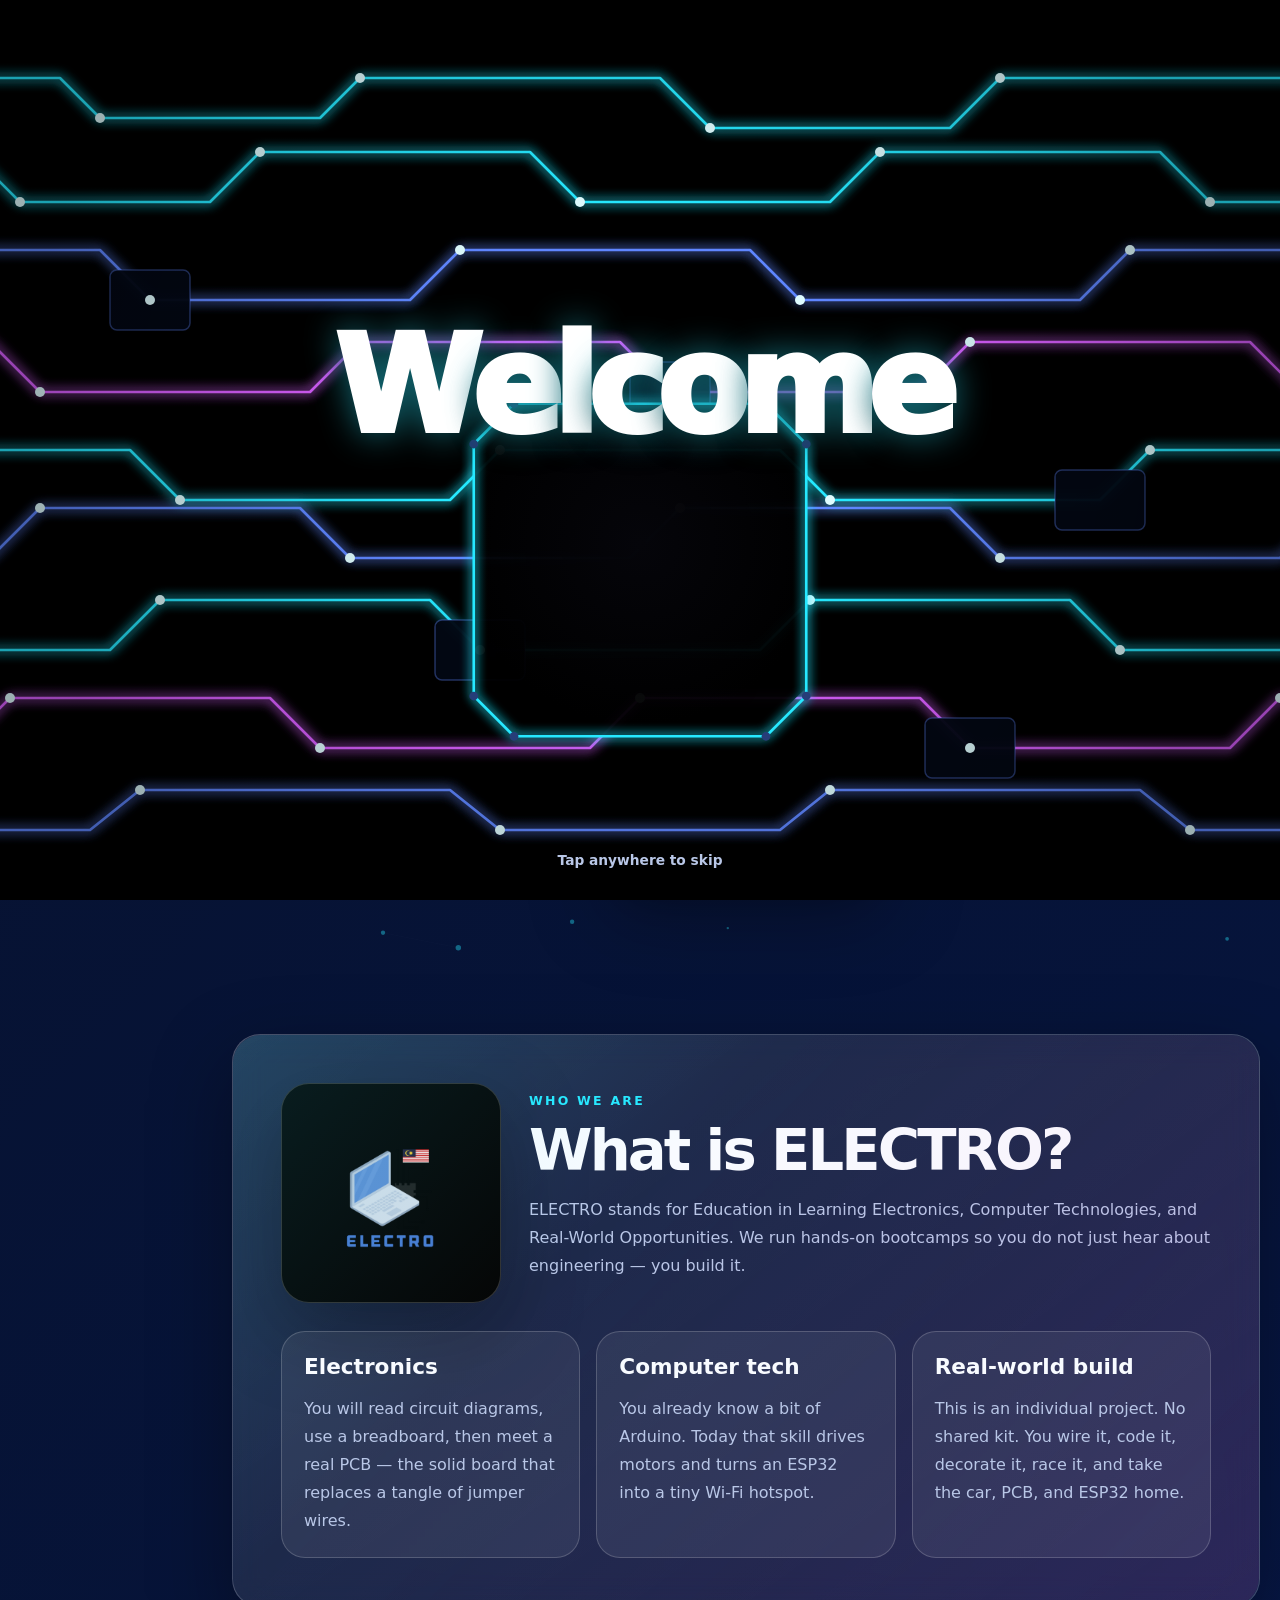
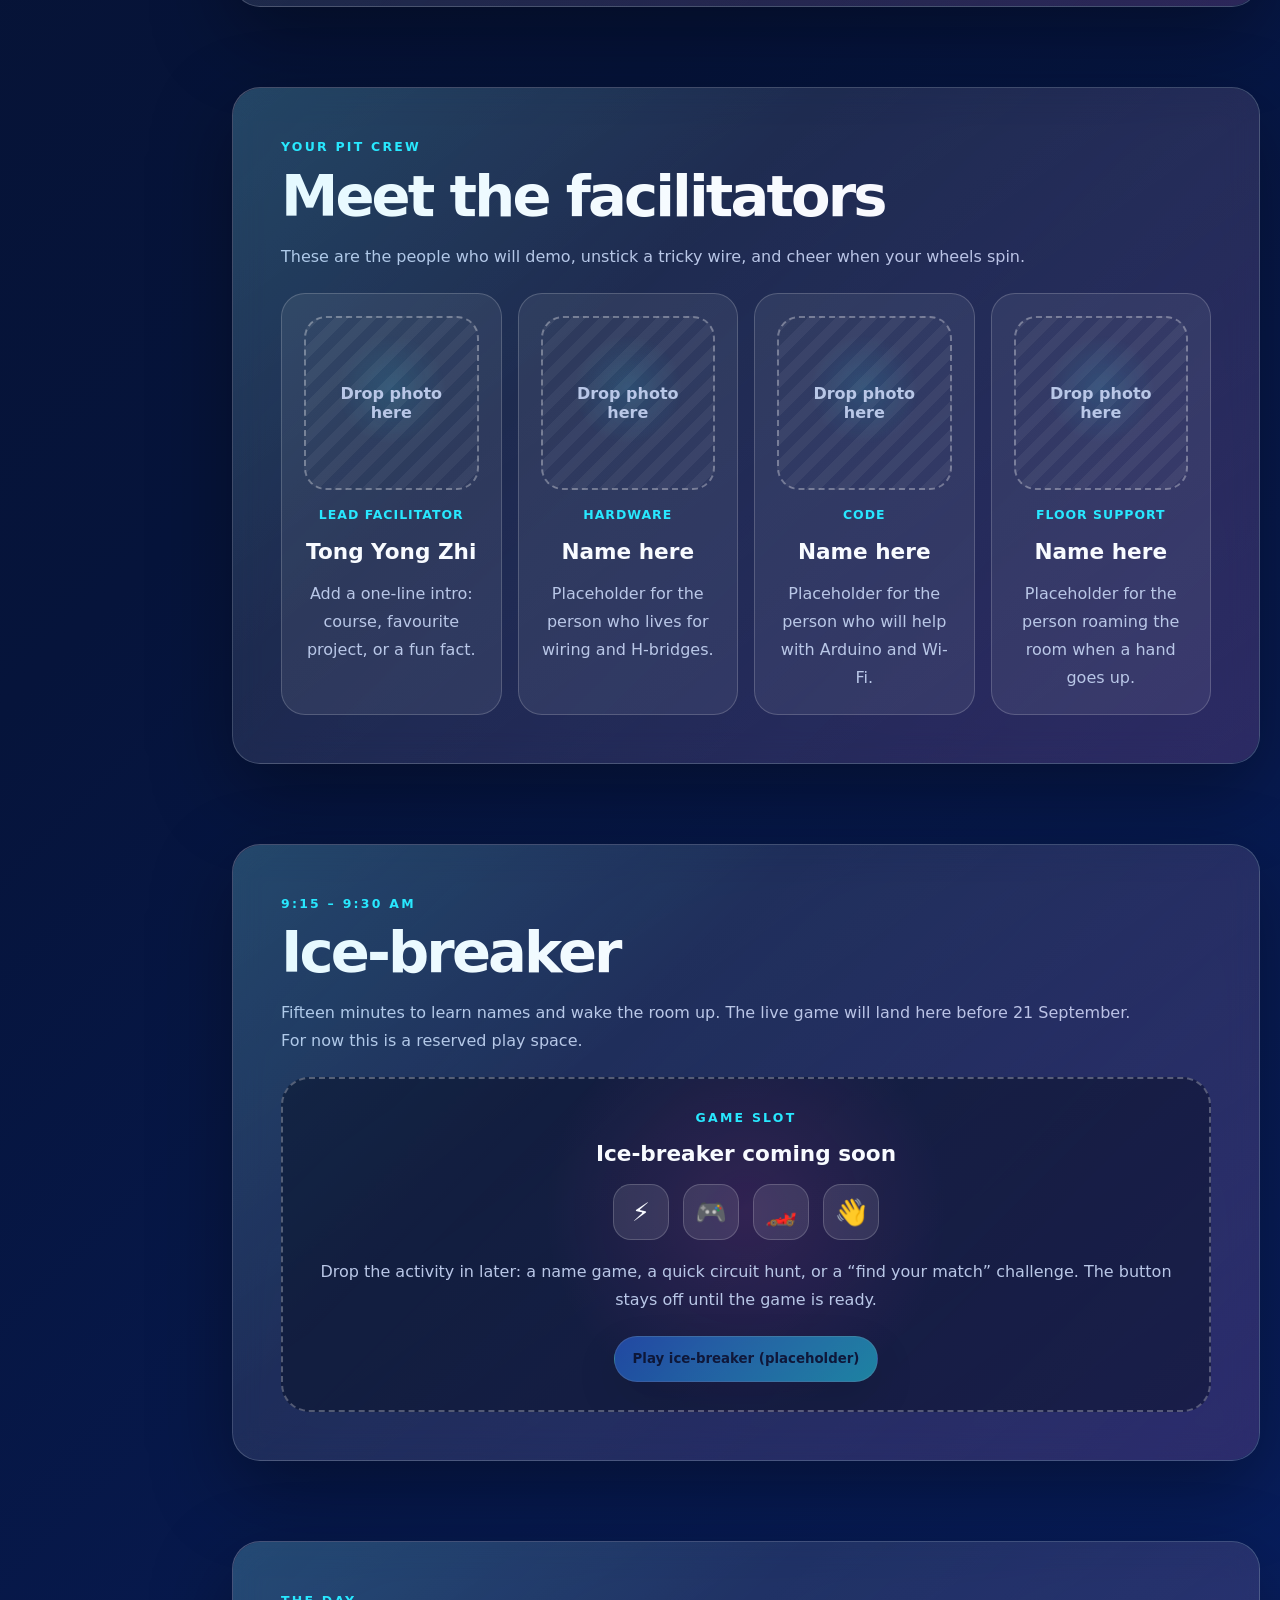
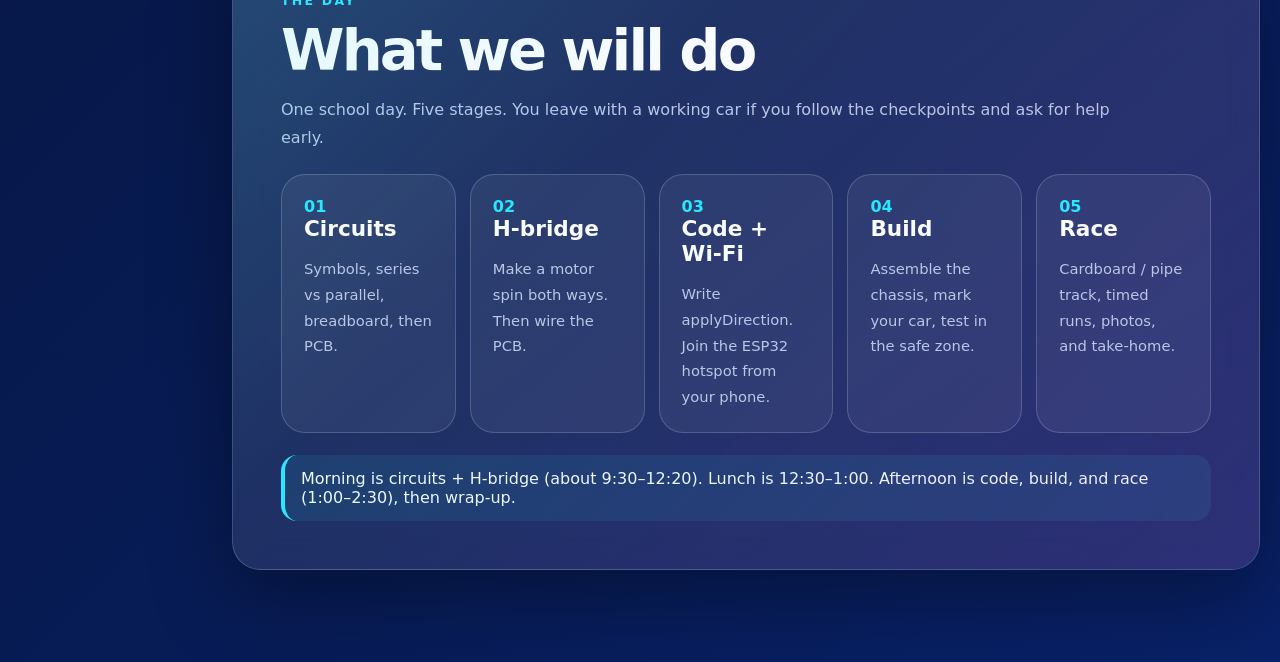
==== electro_bootcamp_website/index.html @ ca760b46 "Add ELECTRO x Sri KDU bootcamp website. Co-authored-by: Cursor <cursoragent@cursor.com>" ====
<!doctype html>
<html lang="en">
<head>
  <meta charset="utf-8" />
  <meta name="viewport" content="width=device-width, initial-scale=1" />
  <title>ELECTRO x Sri KDU | Bootcamp 2026</title>
  <meta name="description" content="Welcome to the ELECTRO x Sri KDU bootcamp. Meet the team, break the ice, then build your own Wi-Fi race car." />
  <link rel="stylesheet" href="styles.css" />
</head>
<body class="intro-lock">
  <div id="introSplash" class="intro-splash" role="dialog" aria-label="Welcome to ELECTRO">
    <svg class="intro-board" viewBox="0 0 1600 900" preserveAspectRatio="xMidYMid slice" aria-hidden="true">
      <defs>
        <filter id="traceGlow" x="-20%" y="-20%" width="140%" height="140%">
          <feGaussianBlur stdDeviation="3" result="blur"/>
          <feMerge><feMergeNode in="blur"/><feMergeNode in="SourceGraphic"/></feMerge>
        </filter>
        <filter id="traceGlowStrong" x="-40%" y="-40%" width="180%" height="180%">
          <feGaussianBlur stdDeviation="6" result="blur"/>
          <feMerge><feMergeNode in="blur"/><feMergeNode in="blur"/><feMergeNode in="SourceGraphic"/></feMerge>
        </filter>
        <filter id="padGlow" x="-80%" y="-80%" width="260%" height="260%">
          <feGaussianBlur stdDeviation="4" result="blur"/>
          <feMerge><feMergeNode in="blur"/><feMergeNode in="SourceGraphic"/></feMerge>
        </filter>
      </defs>
      <g class="traces-dim" fill="none" stroke-width="2.2" stroke-linecap="round" stroke-linejoin="round">
        <path d="M0 78 H220 L260 118 H480 L520 78 H820 L870 128 H1110 L1160 78 H1600"/>
        <path d="M0 152 H130 L180 202 H370 L420 152 H690 L740 202 H990 L1040 152 H1320 L1370 202 H1600"/>
        <path d="M0 250 H260 L310 300 H570 L620 250 H910 L960 300 H1240 L1290 250 H1600"/>
        <path d="M0 342 H150 L200 392 H470 L520 342 H780 L830 392 H1080 L1130 342 H1410 L1460 392 H1600"/>
        <path d="M0 450 H290 L340 500 H610 L660 450 H940 L990 500 H1260 L1310 450 H1600"/>
        <path d="M0 558 H150 L200 508 H460 L510 558 H790 L840 508 H1110 L1160 558 H1440 L1490 508 H1600"/>
        <path d="M0 650 H270 L320 600 H590 L640 650 H920 L970 600 H1230 L1280 650 H1600"/>
        <path d="M0 748 H120 L170 698 H430 L480 748 H750 L800 698 H1080 L1130 748 H1390 L1440 698 H1600"/>
        <path d="M0 830 H250 L300 790 H610 L660 830 H940 L990 790 H1300 L1350 830 H1600"/>
      </g>
      <g class="traces-glow" fill="none" stroke-width="2.6" stroke-linecap="round" stroke-linejoin="round" filter="url(#traceGlow)">
        <path class="trace" pathLength="1" d="M0 78 H220 L260 118 H480 L520 78 H820 L870 128 H1110 L1160 78 H1600"/>
        <path class="trace" pathLength="1" d="M0 152 H130 L180 202 H370 L420 152 H690 L740 202 H990 L1040 152 H1320 L1370 202 H1600"/>
        <path class="trace" pathLength="1" d="M0 250 H260 L310 300 H570 L620 250 H910 L960 300 H1240 L1290 250 H1600"/>
        <path class="trace" pathLength="1" d="M0 342 H150 L200 392 H470 L520 342 H780 L830 392 H1080 L1130 342 H1410 L1460 392 H1600"/>
        <path class="trace" pathLength="1" d="M0 450 H290 L340 500 H610 L660 450 H940 L990 500 H1260 L1310 450 H1600"/>
        <path class="trace" pathLength="1" d="M0 558 H150 L200 508 H460 L510 558 H790 L840 508 H1110 L1160 558 H1440 L1490 508 H1600"/>
        <path class="trace" pathLength="1" d="M0 650 H270 L320 600 H590 L640 650 H920 L970 600 H1230 L1280 650 H1600"/>
        <path class="trace" pathLength="1" d="M0 748 H120 L170 698 H430 L480 748 H750 L800 698 H1080 L1130 748 H1390 L1440 698 H1600"/>
        <path class="trace" pathLength="1" d="M0 830 H250 L300 790 H610 L660 830 H940 L990 790 H1300 L1350 830 H1600"/>
      </g>
      <g class="chips" stroke-width="1.5">
        <rect x="270" y="270" width="80" height="60" rx="7"/>
        <rect x="790" y="362" width="80" height="60" rx="7"/>
        <rect x="1215" y="470" width="90" height="60" rx="7"/>
        <rect x="595" y="620" width="90" height="60" rx="7"/>
        <rect x="1085" y="718" width="90" height="60" rx="7"/>
      </g>
      <g class="pads">
        <circle class="pad" cx="260" cy="118" r="5"/>
        <circle class="pad" cx="520" cy="78" r="5"/>
        <circle class="pad" cx="870" cy="128" r="5"/>
        <circle class="pad" cx="1160" cy="78" r="5"/>
        <circle class="pad" cx="180" cy="202" r="5"/>
        <circle class="pad" cx="420" cy="152" r="5"/>
        <circle class="pad" cx="740" cy="202" r="5"/>
        <circle class="pad" cx="1040" cy="152" r="5"/>
        <circle class="pad" cx="1370" cy="202" r="5"/>
        <circle class="pad" cx="310" cy="300" r="5"/>
        <circle class="pad" cx="620" cy="250" r="5"/>
        <circle class="pad" cx="960" cy="300" r="5"/>
        <circle class="pad" cx="1290" cy="250" r="5"/>
        <circle class="pad" cx="200" cy="392" r="5"/>
        <circle class="pad" cx="520" cy="342" r="5"/>
        <circle class="pad" cx="830" cy="392" r="5"/>
        <circle class="pad" cx="1130" cy="342" r="5"/>
        <circle class="pad" cx="1460" cy="392" r="5"/>
        <circle class="pad" cx="340" cy="500" r="5"/>
        <circle class="pad" cx="660" cy="450" r="5"/>
        <circle class="pad" cx="990" cy="500" r="5"/>
        <circle class="pad" cx="1310" cy="450" r="5"/>
        <circle class="pad" cx="200" cy="508" r="5"/>
        <circle class="pad" cx="510" cy="558" r="5"/>
        <circle class="pad" cx="840" cy="508" r="5"/>
        <circle class="pad" cx="1160" cy="558" r="5"/>
        <circle class="pad" cx="1490" cy="508" r="5"/>
        <circle class="pad" cx="320" cy="600" r="5"/>
        <circle class="pad" cx="640" cy="650" r="5"/>
        <circle class="pad" cx="970" cy="600" r="5"/>
        <circle class="pad" cx="1280" cy="650" r="5"/>
        <circle class="pad" cx="170" cy="698" r="5"/>
        <circle class="pad" cx="480" cy="748" r="5"/>
        <circle class="pad" cx="800" cy="698" r="5"/>
        <circle class="pad" cx="1130" cy="748" r="5"/>
        <circle class="pad" cx="1440" cy="698" r="5"/>
        <circle class="pad" cx="300" cy="790" r="5"/>
        <circle class="pad" cx="660" cy="830" r="5"/>
        <circle class="pad" cx="990" cy="790" r="5"/>
        <circle class="pad" cx="1350" cy="830" r="5"/>
      </g>
    </svg>
    <div class="intro-vignette" aria-hidden="true"></div>
    <p class="intro-welcome" data-intro="welcome" aria-label="Welcome"><span>W</span><span>e</span><span>l</span><span>c</span><span>o</span><span>m</span><span>e</span></p>
    <p class="intro-by">Brought to you by</p>
    <div class="intro-screen" aria-label="ELECTRO logo screen">
      <svg class="intro-screen-frame" viewBox="0 0 400 400" aria-hidden="true">
        <path pathLength="1" d="M56 10 H344 L390 56 V344 L344 390 H56 L10 344 V56 Z"/>
        <g>
          <circle cx="56" cy="10" r="5"/><circle cx="344" cy="10" r="5"/>
          <circle cx="390" cy="56" r="5"/><circle cx="390" cy="344" r="5"/>
          <circle cx="344" cy="390" r="5"/><circle cx="56" cy="390" r="5"/>
          <circle cx="10" cy="344" r="5"/><circle cx="10" cy="56" r="5"/>
        </g>
      </svg>
      <div class="intro-screen-viewport">
        <img class="intro-logo" src="assets/electro-logo-white.png" alt="ELECTRO logo" />
      </div>
    </div>
    <p class="intro-skip">Tap anywhere to skip</p>
  </div>
  <div class="cursor-glow" aria-hidden="true"></div>
  <div class="noise" aria-hidden="true"></div>
  <div class="progress-shell" aria-hidden="true"><div id="readingProgress" class="reading-progress"></div></div>

  <aside class="side-nav" aria-label="Bootcamp navigation">
    <a class="brand-pill" href="index.html" aria-label="Home"><img class="brand-logo" src="assets/electro-logo.png" alt="ELECTRO" /></a>
    <a href="index.html">Home</a>
    <a href="circuits.html">Circuits</a>
    <a href="h-bridge.html">H-Bridge</a>
    <a href="programming.html">Code</a>
    <a href="assembly.html">Build</a>
    <a href="race.html">Race</a>
    <button id="presentMode" class="nav-button" type="button">Presentation mode</button>
  </aside>

  <header id="top" class="hero section-full">
    <canvas id="particleCanvas" class="particle-canvas" aria-hidden="true"></canvas>
    <div class="hero-grid">
      <div class="hero-copy reveal">
        <p class="eyebrow">ELECTRO x Sri KDU · 21 / 22 September 2026</p>
        <h1>Today you build a <span>Wi-Fi race car</span></h1>
        <p class="hero-lead">Welcome Form 1–3 engineers. This is your one-day mission: learn circuits, drive a motor both ways, program an ESP32, then race the car you get to take home.</p>
        <div class="hero-actions">
          <a class="button primary" href="#electro">Meet ELECTRO</a>
          <a class="button ghost" href="circuits.html">Skip to lesson 1 →</a>
          <button id="replayIntro" class="button ghost" type="button">Replay welcome</button>
        </div>
        <div class="day-chip-row" aria-label="Day facts">
          <span class="day-chip">Sri KDU</span>
          <span class="day-chip">9:00 am – 3:00 pm</span>
          <span class="day-chip">Your own car</span>
          <span class="day-chip">Bring a phone</span>
        </div>
        <div class="stat-row" aria-label="Bootcamp overview">
          <div><strong>28</strong><span>students, one car each</span></div>
          <div><strong>5</strong><span>lesson stages</span></div>
          <div><strong>1</strong><span>car to take home</span></div>
        </div>
      </div>
      <div class="hero-card reveal delay-1" aria-label="Wi-Fi race car illustration">
        <span class="wifi-badge">ESP32 · local Wi-Fi</span>
        <div class="hero-car" role="img" aria-label="Stylised race car with antenna">
          <div class="chassis">
            <div class="car-antenna" aria-hidden="true">
              <span></span><span></span><span></span>
            </div>
            <div class="cockpit"></div>
            <div class="wheel left"></div>
            <div class="wheel right"></div>
          </div>
        </div>
        <p class="caption">Your phone becomes the remote. Your car becomes the track star. 🏁</p>
      </div>
    </div>
  </header>

  <main>
    <section id="electro" class="panel reveal">
      <div class="electro-intro">
        <figure class="electro-logo-card">
          <img src="assets/electro-logo.png" alt="ELECTRO logo: laptop, circuit, and Malaysian flag" />
        </figure>
        <div class="section-heading" style="margin-bottom:0">
          <p class="eyebrow">Who we are</p>
          <h2>What is ELECTRO?</h2>
          <p>ELECTRO stands for Education in Learning Electronics, Computer Technologies, and Real-World Opportunities. We run hands-on bootcamps so you do not just hear about engineering — you build it.</p>
        </div>
      </div>
      <div class="card-grid cols-3">
        <article class="info-card">
          <h3>Electronics</h3>
          <p>You will read circuit diagrams, use a breadboard, then meet a real PCB — the solid board that replaces a tangle of jumper wires.</p>
        </article>
        <article class="info-card">
          <h3>Computer tech</h3>
          <p>You already know a bit of Arduino. Today that skill drives motors and turns an ESP32 into a tiny Wi-Fi hotspot.</p>
        </article>
        <article class="info-card">
          <h3>Real-world build</h3>
          <p>This is an individual project. No shared kit. You wire it, code it, decorate it, race it, and take the car, PCB, and ESP32 home.</p>
        </article>
      </div>
    </section>

    <section id="facilitators" class="panel reveal">
      <div class="section-heading compact">
        <p class="eyebrow">Your pit crew</p>
        <h2>Meet the facilitators</h2>
        <p>These are the people who will demo, unstick a tricky wire, and cheer when your wheels spin.</p>
      </div>
      <div class="card-grid cols-4">
        <article class="facilitator-card">
          <div class="photo-slot" aria-label="Facilitator photo placeholder"><span>Drop photo here</span></div>
          <p class="role">Lead facilitator</p>
          <h3>Tong Yong Zhi</h3>
          <p>Add a one-line intro: course, favourite project, or a fun fact.</p>
        </article>
        <article class="facilitator-card">
          <div class="photo-slot" aria-label="Facilitator photo placeholder"><span>Drop photo here</span></div>
          <p class="role">Hardware</p>
          <h3>Name here</h3>
          <p>Placeholder for the person who lives for wiring and H-bridges.</p>
        </article>
        <article class="facilitator-card">
          <div class="photo-slot" aria-label="Facilitator photo placeholder"><span>Drop photo here</span></div>
          <p class="role">Code</p>
          <h3>Name here</h3>
          <p>Placeholder for the person who will help with Arduino and Wi-Fi.</p>
        </article>
        <article class="facilitator-card">
          <div class="photo-slot" aria-label="Facilitator photo placeholder"><span>Drop photo here</span></div>
          <p class="role">Floor support</p>
          <h3>Name here</h3>
          <p>Placeholder for the person roaming the room when a hand goes up.</p>
        </article>
      </div>
    </section>

    <section id="icebreaker" class="panel reveal">
      <div class="section-heading compact">
        <p class="eyebrow">9:15 – 9:30 am</p>
        <h2>Ice-breaker</h2>
        <p>Fifteen minutes to learn names and wake the room up. The live game will land here before 21 September. For now this is a reserved play space.</p>
      </div>
      <div class="ice-arena" aria-label="Ice-breaker game placeholder">
        <div>
          <p class="eyebrow">Game slot</p>
          <h3>Ice-breaker coming soon</h3>
          <div class="ice-tokens" aria-hidden="true"><span>⚡</span><span>🎮</span><span>🏎️</span><span>👋</span></div>
          <p>Drop the activity in later: a name game, a quick circuit hunt, or a “find your match” challenge. The button stays off until the game is ready.</p>
          <div class="control-row center">
            <button class="button primary disabled" type="button" disabled>Play ice-breaker (placeholder)</button>
          </div>
        </div>
      </div>
    </section>

    <section id="plan" class="panel reveal">
      <div class="section-heading compact">
        <p class="eyebrow">The day</p>
        <h2>What we will do</h2>
        <p>One school day. Five stages. You leave with a working car if you follow the checkpoints and ask for help early.</p>
      </div>
      <div class="timeline">
        <article class="timeline-card"><span>01</span><h3>Circuits</h3><p>Symbols, series vs parallel, breadboard, then PCB.</p></article>
        <article class="timeline-card"><span>02</span><h3>H-bridge</h3><p>Make a motor spin both ways. Then wire the PCB.</p></article>
        <article class="timeline-card"><span>03</span><h3>Code + Wi-Fi</h3><p>Write applyDirection. Join the ESP32 hotspot from your phone.</p></article>
        <article class="timeline-card"><span>04</span><h3>Build</h3><p>Assemble the chassis, mark your car, test in the safe zone.</p></article>
        <article class="timeline-card"><span>05</span><h3>Race</h3><p>Cardboard / pipe track, timed runs, photos, and take-home.</p></article>
      </div>
      <div class="callout" style="margin-top:22px">Morning is circuits + H-bridge (about 9:30–12:20). Lunch is 12:30–1:00. Afternoon is code, build, and race (1:00–2:30), then wrap-up.</div>
    </section>
  </main>

  <div class="page-end" aria-hidden="true"></div>
  <nav class="next-bar" aria-label="Go to next lesson">
    <a class="button primary" href="circuits.html">Next: Circuit basics →</a>
  </nav>
  <button id="backToTop" class="back-to-top" type="button" aria-label="Back to top">↑</button>
  <script src="app.js"></script>
</body>
</html>
---- electro_bootcamp_website/styles.css ----
:root {
  --bg: #07122f;
  --bg2: #0a1b4d;
  --card: rgba(255,255,255,.09);
  --card-strong: rgba(255,255,255,.14);
  --line: rgba(255,255,255,.18);
  --text: #f8fbff;
  --muted: #b9c7e7;
  --blue: #2e72ff;
  --cyan: #28e8ff;
  --pink: #ff4ac4;
  --yellow: #ffd166;
  --green: #39e58c;
  --red: #ff5c7a;
  --shadow: 0 28px 80px rgba(0,0,0,.35);
  --radius: 28px;
  --nav-width: 212px;
  --font: Inter, ui-sans-serif, system-ui, -apple-system, BlinkMacSystemFont, "Segoe UI", sans-serif;
}

* { box-sizing: border-box; }
html { scroll-behavior: smooth; }
body {
  margin: 0;
  font-family: var(--font);
  background:
    radial-gradient(circle at 20% 0%, rgba(40,232,255,.18), transparent 26rem),
    radial-gradient(circle at 90% 8%, rgba(255,74,196,.14), transparent 30rem),
    linear-gradient(135deg, var(--bg), #06143b 45%, #0a2a88 140%);
  color: var(--text);
  overflow-x: hidden;
  padding-left: var(--nav-width);
}
body.intro-lock { overflow: hidden; }
body.presentation main > section,
body.presentation header { min-height: 100vh; display: grid; align-items: center; }
body.presentation { padding-left: 0; --nav-width: 0px; }
body.presentation .side-nav { transform: translateX(calc(-100% + 18px)); opacity: .55; }
body.presentation .side-nav:hover { transform: none; opacity: 1; }

.noise {
  position: fixed; inset: 0; pointer-events: none; opacity: .08; z-index: 0;
  background-image: linear-gradient(transparent 95%, rgba(255,255,255,.3) 96%), linear-gradient(90deg, transparent 95%, rgba(255,255,255,.25) 96%);
  background-size: 42px 42px;
  mask-image: linear-gradient(to bottom, transparent, #000 10%, #000 90%, transparent);
}
.cursor-glow {
  position: fixed; width: 26rem; height: 26rem; border-radius: 999px;
  background: radial-gradient(circle, rgba(40,232,255,.16), transparent 70%);
  pointer-events: none; z-index: 1; transform: translate(-50%, -50%);
  transition: opacity .25s ease; mix-blend-mode: screen;
}
.progress-shell { position: fixed; left: var(--nav-width); top: 0; height: 5px; width: calc(100% - var(--nav-width)); z-index: 50; background: rgba(255,255,255,.06); }
.reading-progress { width: 0; height: 100%; background: linear-gradient(90deg, var(--cyan), var(--pink), var(--yellow)); box-shadow: 0 0 18px rgba(40,232,255,.75); }

.side-nav {
  position: fixed; left: 0; top: 0; bottom: 0; width: var(--nav-width); z-index: 40;
  display: flex; flex-direction: column; gap: 8px; padding: 22px 14px 18px;
  border-right: 1px solid var(--line); background: rgba(5,12,34,.88);
  backdrop-filter: blur(18px); box-shadow: none; transition: transform .35s ease, opacity .35s ease;
}
.side-nav a, .nav-button {
  color: var(--muted); text-decoration: none; border: 0; font: inherit; cursor: pointer;
  padding: 10px 12px; border-radius: 16px; background: transparent; text-align: left; transition: .2s ease;
}
.side-nav a:hover, .side-nav a.active, .nav-button:hover { color: #fff; background: rgba(255,255,255,.12); transform: translateX(3px); }
.brand-pill { font-weight: 900; color: white !important; background: transparent !important; padding: 0 0 10px !important; }
.brand-logo { width: 100%; border-radius: 18px; display: block; background: #000; border: 1px solid var(--line); }
.brand-icon { margin-right: 6px; color: var(--cyan); }

main, header { position: relative; z-index: 2; }
.hero, .panel, .lesson-section { width: min(1180px, calc(100% - 40px)); margin: 0 auto; }
.section-full { min-height: 100vh; display: grid; align-items: center; padding: 72px 0; }
.hero-grid { display: grid; grid-template-columns: 1.1fr .9fr; gap: 54px; align-items: center; }
.particle-canvas { position: absolute; inset: 0; width: 100%; height: 100%; opacity: .55; }
.eyebrow { color: var(--cyan); text-transform: uppercase; letter-spacing: .18em; font-size: .78rem; font-weight: 900; margin: 0 0 12px; }
h1 { font-size: clamp(3rem, 7vw, 7rem); line-height: .88; letter-spacing: -.07em; margin: 0 0 24px; }
h1 span { display: inline-block; background: linear-gradient(90deg, #fff, var(--cyan), var(--pink)); -webkit-background-clip: text; background-clip: text; color: transparent; animation: shimmer 3s ease-in-out infinite alternate; }
h2 { font-size: clamp(2rem, 4.5vw, 4.4rem); line-height: .95; letter-spacing: -.05em; margin: 0 0 18px; }
h3 { margin: 0 0 12px; font-size: 1.35rem; }
p { color: var(--muted); line-height: 1.75; }
.hero-lead { max-width: 680px; font-size: 1.16rem; }
.hero-actions, .control-row, .worksheet-tools { display: flex; gap: 12px; align-items: center; flex-wrap: wrap; }
.button {
  display: inline-flex; align-items: center; justify-content: center; gap: 8px; min-height: 46px;
  padding: 12px 18px; border-radius: 999px; border: 1px solid rgba(255,255,255,.24);
  color: white; text-decoration: none; background: rgba(255,255,255,.12); cursor: pointer; font-weight: 800;
  box-shadow: 0 16px 42px rgba(0,0,0,.25); transition: .22s ease; font-family: inherit;
}
.button:hover { transform: translateY(-2px) scale(1.02); border-color: rgba(255,255,255,.45); }
.button.primary { background: linear-gradient(135deg, var(--blue), var(--cyan)); color: #05112c; }
.button.ghost { background: rgba(255,255,255,.08); color: white; }
.button.small { min-height: 38px; padding: 9px 14px; font-size: .92rem; }
.stat-row { display: flex; gap: 14px; margin-top: 32px; flex-wrap: wrap; }
.stat-row div { padding: 15px 18px; min-width: 126px; border: 1px solid var(--line); border-radius: 20px; background: rgba(255,255,255,.08); }
.stat-row strong { display: block; font-size: 2rem; color: white; }
.stat-row span { color: var(--muted); font-size: .88rem; }

.hero-card, .interactive-card, .panel, .stepper-card, .video-placeholder, .hbridge-card, .truth-card, .worksheet-preview {
  border: 1px solid var(--line); background: linear-gradient(145deg, rgba(255,255,255,.12), rgba(255,255,255,.06));
  border-radius: var(--radius); box-shadow: var(--shadow); backdrop-filter: blur(16px);
}
.hero-card { min-height: 510px; display: grid; place-items: center; position: relative; overflow: hidden; padding: 24px; }
.hero-card::before, .panel::before, .interactive-card::before {
  content: ""; position: absolute; inset: 0; border-radius: inherit; pointer-events: none;
  background: linear-gradient(135deg, rgba(40,232,255,.25), transparent 35%, rgba(255,74,196,.2)); opacity: .5;
}
.caption { margin: 8px 0 0; color: #fff; font-weight: 800; }

.microbit { width: 280px; height: 190px; border-radius: 28px; background: #111727; border: 3px solid rgba(255,255,255,.16); position: relative; box-shadow: inset 0 -22px 50px rgba(0,0,0,.35), 0 25px 60px rgba(0,0,0,.35); transform-style: preserve-3d; }
.microbit.big { width: 360px; height: 250px; animation: floatBoard 4.5s ease-in-out infinite; }
.microbit::after { content: "micro:bit"; position: absolute; left: 50%; top: 16px; transform: translateX(-50%); color: var(--cyan); font-weight: 900; letter-spacing: .02em; }
.button-dot { position: absolute; width: 44px; height: 44px; border-radius: 50%; top: 78px; border: 2px solid rgba(255,255,255,.8); background: #232b42; color: #fff; font-weight: 900; display: grid; place-items: center; z-index: 3; }
.button-dot.left { left: 28px; }
.button-dot.right { right: 28px; }
.button-dot:active, .button-dot.pressed { transform: scale(.9); background: var(--pink); box-shadow: 0 0 28px rgba(255,74,196,.65); }
.led-grid { display: grid; grid-template-columns: repeat(5, 1fr); gap: 12px; width: 120px; position: absolute; left: 50%; top: 72px; transform: translateX(-50%); }
.microbit.big .led-grid { width: 148px; gap: 14px; top: 94px; }
.led { width: 11px; height: 11px; border-radius: 3px; background: rgba(255,255,255,.12); box-shadow: inset 0 0 7px rgba(0,0,0,.6); transition: .16s ease; }
.led.on { background: #ff3fa8; box-shadow: 0 0 14px #ff3fa8, 0 0 24px rgba(255,63,168,.65); }
.pin-row { position: absolute; left: 20px; right: 20px; bottom: 10px; display: flex; justify-content: space-between; }
.pin-row span { width: 42px; height: 36px; border-radius: 16px 16px 6px 6px; background: #d4a54f; color: #111727; display: grid; place-items: center; font-size: .78rem; font-weight: 900; }
.panel { margin-top: 80px; padding: clamp(22px, 4vw, 48px); position: relative; overflow: hidden; }
.section-heading { max-width: 850px; margin-bottom: 30px; }
.section-heading.compact { margin-bottom: 22px; }
.timeline { display: grid; grid-template-columns: repeat(5, 1fr); gap: 14px; }
.timeline-card { padding: 22px; border: 1px solid var(--line); border-radius: 24px; background: rgba(255,255,255,.06); cursor: pointer; transition: .25s ease; position: relative; overflow: hidden; }
.timeline-card::after { content: ""; position: absolute; inset: auto 0 0 0; height: 3px; background: linear-gradient(90deg, var(--cyan), var(--pink)); transform: scaleX(0); transform-origin: left; transition: .25s ease; }
.timeline-card.active, .timeline-card:hover { transform: translateY(-6px); background: rgba(255,255,255,.12); }
.timeline-card.active::after, .timeline-card:hover::after { transform: scaleX(1); }
.timeline-card span { color: var(--cyan); font-weight: 900; }
.timeline-card p { margin-bottom: 0; font-size: .92rem; }

.gallery-layout { display: grid; grid-template-columns: minmax(0, 1.15fr) minmax(280px, .85fr); gap: 22px; align-items: start; }
.slide-preview-wrap { position: sticky; top: 22px; }
.slide-preview { display: block; width: 100%; border-radius: 24px; border: 1px solid var(--line); background: rgba(255,255,255,.08); box-shadow: var(--shadow); }
.slide-preview-title { margin-top: 10px; color: var(--muted); font-weight: 700; }
.slide-strip { display: grid; grid-template-columns: repeat(3, 1fr); gap: 10px; max-height: 650px; overflow: auto; padding-right: 8px; }
.slide-thumb { border: 1px solid var(--line); background: rgba(255,255,255,.06); border-radius: 16px; padding: 7px; cursor: pointer; transition: .2s ease; position: relative; }
.slide-thumb:hover, .slide-thumb.active { transform: translateY(-4px); background: rgba(40,232,255,.14); border-color: rgba(40,232,255,.6); }
.slide-thumb img { width: 100%; display: block; border-radius: 11px; }
.slide-thumb span { position: absolute; top: 12px; left: 12px; padding: 4px 8px; background: rgba(0,0,0,.55); border-radius: 999px; font-size: .75rem; font-weight: 900; }

.lesson-section { display: grid; grid-template-columns: 1fr 1fr; gap: 32px; align-items: center; margin-top: 100px; }
.lesson-section.alt { grid-template-columns: 1.05fr .95fr; }
.lesson-copy { padding: 14px; }
.callout, .hint, .why-text { border-left: 4px solid var(--cyan); padding: 14px 16px; border-radius: 16px; background: rgba(40,232,255,.08); color: #eafaff; }
.interactive-card { min-height: 410px; padding: 28px; position: relative; overflow: hidden; }
.simulator { margin: 18px auto 24px; }
.animated-list { padding-left: 1.1rem; }
.animated-list li { margin: 10px 0; color: var(--muted); animation: slideIn 1s both; }
.animated-list li:nth-child(2){animation-delay:.08s}.animated-list li:nth-child(3){animation-delay:.16s}.animated-list li:nth-child(4){animation-delay:.24s}.animated-list li:nth-child(5){animation-delay:.32s}
.browser-frame { border: 1px solid var(--line); border-radius: 20px; overflow: hidden; background: rgba(6,12,31,.8); }
.browser-top { padding: 12px; display: flex; gap: 8px; align-items: center; border-bottom: 1px solid var(--line); color: var(--muted); font-size: .85rem; }
.browser-top span { width: 12px; height: 12px; border-radius: 50%; background: var(--red); }
.browser-top span:nth-child(2){background:var(--yellow)} .browser-top span:nth-child(3){background:var(--green)}
.blocks-stage { padding: 20px; min-height: 285px; display: grid; gap: 12px; }
.code-block { padding: 15px 18px; border-radius: 14px; color: white; font-weight: 900; box-shadow: 0 12px 28px rgba(0,0,0,.2); cursor: grab; user-select: none; transition: .2s ease; }
.code-block:hover { transform: translateX(6px); }
.code-block.blue { background: #2f80ed; } .code-block.purple { background: #7c3aed; } .code-block.green { background: #10b981; } .code-block.pink { background: #ec4899; }
.feedback { min-height: 1.7em; font-weight: 800; color: var(--muted); }
.feedback.success { color: var(--green); } .feedback.error { color: var(--red); }

.circuit-lab .lab-layout { display: grid; grid-template-columns: 1.55fr .8fr; gap: 20px; }
.video-placeholder { position: relative; overflow: hidden; }
.video-toolbar { padding: 14px 16px; border-bottom: 1px solid var(--line); display: flex; align-items: center; gap: 8px; color: var(--muted); }
.video-toolbar span { width: 12px; height: 12px; border-radius: 50%; display: inline-block; }
.video-toolbar .red { background: var(--red); } .video-toolbar .yellow { background: var(--yellow); } .video-toolbar .green { background: var(--green); }
#circuitSvg { display: block; width: 100%; height: auto; background: radial-gradient(circle at 50% 20%, rgba(40,232,255,.08), transparent 50%); }
.svg-component { opacity: .45; filter: grayscale(.4); transition: .35s ease; transform-origin: center; }
.svg-component.active { opacity: 1; filter: url(#glow); animation: popIn .55s ease both; }
.wire { fill: none; stroke: var(--cyan); stroke-width: 9; stroke-linecap: round; stroke-dasharray: 620; stroke-dashoffset: 620; filter: url(#glow); transition: stroke-dashoffset .7s ease; }
.alt-wire { stroke: var(--pink); }
.wire.active { stroke-dashoffset: 0; }
.play-badge { position: absolute; right: 18px; bottom: 18px; padding: 10px 14px; border: 1px solid var(--line); background: rgba(0,0,0,.48); border-radius: 999px; color: white; font-weight: 900; }
.stepper-card { padding: 24px; }
.step-count { width: 72px; height: 72px; border-radius: 24px; display: grid; place-items: center; background: linear-gradient(135deg, var(--cyan), var(--blue)); color: #06143b; font-weight: 900; font-size: 1.45rem; margin-bottom: 18px; }
.sticky-controls { margin: 18px 0; }
.checklist { display: grid; gap: 8px; }
.check-item { display: flex; gap: 10px; align-items: start; padding: 10px 12px; border-radius: 14px; background: rgba(255,255,255,.07); color: var(--muted); }
.check-item.done { color: #fff; background: rgba(57,229,140,.15); }
.check-mark { width: 23px; height: 23px; border-radius: 8px; display: grid; place-items: center; border: 1px solid var(--line); flex: 0 0 auto; }
.check-item.done .check-mark { background: var(--green); color: #06143b; border-color: var(--green); }
.spin-dot { transform-origin: center; animation: spin 1.2s linear infinite; }

.radio-demo { display: grid; grid-template-columns: 1fr 1.5fr 1fr; gap: 10px; align-items: center; min-height: 170px; }
.mini-board { height: 138px; border-radius: 24px; background: #111727; border: 2px solid var(--line); position: relative; display: grid; place-items: center; font-weight: 900; color: white; }
.antenna { position: absolute; width: 45px; height: 45px; border: 2px solid var(--cyan); border-left: 0; border-bottom: 0; border-radius: 0 100% 0 0; top: 18px; right: 20px; animation: antennaPulse 1.2s ease-in-out infinite; }
.radio-beam { height: 100px; position: relative; overflow: visible; }
.radio-beam span { position: absolute; left: 0; top: 50%; width: 100%; height: 3px; background: linear-gradient(90deg, transparent, var(--cyan), transparent); animation: beam 1.5s linear infinite; }
.radio-beam span:nth-child(2) { top: 36%; animation-delay: .25s; }
.radio-beam span:nth-child(3) { top: 64%; animation-delay: .5s; }
.range-label { display: grid; gap: 8px; color: var(--muted); margin: 14px 0; font-weight: 800; }
input[type="range"] { width: 100%; accent-color: var(--cyan); }
.tilt-board { margin: 20px auto 28px; transition: transform .15s ease; }
.mini-road { height: 70px; border-radius: 18px; border: 1px dashed rgba(255,255,255,.25); background: repeating-linear-gradient(90deg, rgba(255,255,255,.08) 0 22px, transparent 22px 44px); position: relative; overflow: hidden; }
.race-car { position: absolute; left: 8px; top: 17px; font-size: 2.1rem; transition: left .25s ease, transform .2s ease; filter: drop-shadow(0 8px 10px rgba(0,0,0,.35)); }

.motor-layout { display: grid; grid-template-columns: 1fr .9fr; gap: 20px; }
.hbridge-card, .truth-card { padding: 24px; }
.hbridge { height: 360px; position: relative; border-radius: 22px; background: rgba(6,12,31,.55); overflow: hidden; }
.hbridge svg { position: absolute; inset: 30px; width: calc(100% - 60px); height: calc(100% - 60px); }
.bridge-line { fill: none; stroke: rgba(255,255,255,.28); stroke-width: 9; stroke-linecap: round; stroke-linejoin: round; }
.current-path { fill: none; stroke: var(--yellow); stroke-width: 11; stroke-linecap: round; stroke-linejoin: round; stroke-dasharray: 18 16; animation: currentFlow 1s linear infinite; opacity: 0; filter: drop-shadow(0 0 12px var(--yellow)); }
.current-path.active { opacity: 1; }
.rail { position: absolute; left: 50%; transform: translateX(-50%); font-weight: 900; color: white; z-index: 3; background: rgba(255,255,255,.12); padding: 5px 10px; border-radius: 999px; }
.rail.top { top: 18px; } .rail.bottom { bottom: 18px; }
.switch { position: absolute; z-index: 5; width: 64px; height: 40px; border: 1px solid var(--line); border-radius: 999px; background: rgba(255,255,255,.12); color: white; font-weight: 900; cursor: pointer; transition: .2s ease; }
.switch.closed { background: var(--green); color: #06143b; transform: scale(1.08); box-shadow: 0 0 20px rgba(57,229,140,.65); }
.s1 { left: 72px; top: 91px; } .s2 { left: 72px; bottom: 90px; } .s3 { right: 72px; top: 91px; } .s4 { right: 72px; bottom: 90px; }
.motor-disc { position: absolute; left: 50%; top: 50%; transform: translate(-50%, -50%); width: 86px; height: 86px; border-radius: 50%; border: 3px solid white; background: #1a2445; display: grid; place-items: center; z-index: 4; font-size: 2rem; font-weight: 900; }
.motor-disc.forward { animation: spinForward .65s linear infinite; }
.motor-disc.reverse { animation: spinReverse .65s linear infinite; }
.motor-disc.brake { animation: shake .18s linear infinite; }
.toggle-row { display: flex; gap: 12px; flex-wrap: wrap; margin: 16px 0; }
.logic-toggle { flex: 1; min-width: 140px; padding: 14px 16px; border-radius: 18px; border: 1px solid var(--line); background: rgba(255,255,255,.08); color: white; font-weight: 900; cursor: pointer; }
.logic-toggle.on { background: linear-gradient(135deg, var(--green), var(--cyan)); color: #06143b; }
.motor-state { margin: 18px 0; border-radius: 22px; padding: 26px; font-size: 2rem; font-weight: 950; text-align: center; border: 1px solid var(--line); background: rgba(255,255,255,.08); }
.motor-state.forward { color: var(--green); } .motor-state.reverse { color: var(--pink); } .motor-state.brake { color: var(--yellow); }
.truth-table { width: 100%; border-collapse: collapse; overflow: hidden; border-radius: 18px; }
th, td { padding: 12px; border-bottom: 1px solid var(--line); text-align: left; color: var(--muted); }
th { color: white; background: rgba(255,255,255,.1); }
tr.active-row td { background: rgba(40,232,255,.14); color: white; }

.worksheet-tools { margin-bottom: 20px; }
.score-pill { margin-left: auto; padding: 12px 16px; border-radius: 999px; background: rgba(255,255,255,.08); border: 1px solid var(--line); font-weight: 900; }
.worksheet-layout { display: grid; grid-template-columns: 1fr 330px; gap: 20px; align-items: start; }
.quiz-container { display: grid; gap: 18px; }
.quiz-group { border: 1px solid var(--line); border-radius: 24px; background: rgba(255,255,255,.06); overflow: hidden; }
.quiz-group-header { padding: 18px 20px; background: rgba(255,255,255,.09); display: flex; justify-content: space-between; gap: 12px; align-items: center; }
.quiz-group-header h3 { margin: 0; }
.quiz-card { padding: 20px; border-top: 1px solid var(--line); }
.quiz-card.correct { background: rgba(57,229,140,.08); }
.quiz-card.wrong { background: rgba(255,92,122,.08); }
.quiz-card label { display: block; margin: 10px 0; color: var(--muted); cursor: pointer; }
.quiz-card input[type="text"], .quiz-card textarea, .quiz-card select {
  width: 100%; padding: 12px 14px; border-radius: 14px; border: 1px solid var(--line); background: rgba(6,12,31,.72); color: white; font: inherit;
}
.quiz-card textarea { min-height: 86px; resize: vertical; }
.hint-text, .answer-feedback { display: none; margin-top: 10px; padding: 12px 14px; border-radius: 14px; background: rgba(255,255,255,.08); }
.hint-text.show, .answer-feedback.show { display: block; }
.answer-feedback.correct { color: var(--green); } .answer-feedback.wrong { color: var(--red); }
.fill-grid { display: grid; grid-template-columns: repeat(3, 1fr); gap: 10px; align-items: end; }
.worksheet-preview { position: sticky; top: 20px; padding: 18px; max-height: 84vh; overflow: auto; }
.worksheet-preview img { width: 100%; border-radius: 14px; border: 1px solid var(--line); margin-bottom: 12px; display: block; }

.race-track { height: 290px; border-radius: 32px; border: 1px solid var(--line); background:
  linear-gradient(90deg, rgba(255,255,255,.05) 50%, rgba(255,255,255,.09) 50%) 0 0/76px 100%,
  radial-gradient(circle at 20% 50%, rgba(57,229,140,.18), transparent 25rem),
  #162243;
  position: relative; overflow: hidden; box-shadow: inset 0 0 50px rgba(0,0,0,.35);
}
.race-track::before, .race-track::after { content: ""; position: absolute; left: 0; right: 0; height: 4px; background: repeating-linear-gradient(90deg, white 0 28px, transparent 28px 56px); opacity: .5; }
.race-track::before { top: 92px; } .race-track::after { top: 190px; }
.finish-line { position: absolute; right: 40px; top: 0; bottom: 0; width: 24px; background: repeating-conic-gradient(#fff 0 25%, #111 0 50%) 50%/18px 18px; opacity: .9; }
.race-track .race-car { left: 20px; }
.race-track .car1 { top: 42px; } .race-track .car2 { top: 137px; } .race-track .car3 { top: 232px; }
.center { justify-content: center; margin-top: 22px; }

.notes-dialog { max-width: 760px; border: 1px solid var(--line); border-radius: 26px; background: #0b1740; color: white; padding: 26px; box-shadow: var(--shadow); }
.notes-dialog::backdrop { background: rgba(0,0,0,.65); backdrop-filter: blur(4px); }
.notes-dialog textarea { width: 100%; min-height: 250px; margin: 12px 0; border-radius: 16px; padding: 14px; background: rgba(255,255,255,.08); color: white; border: 1px solid var(--line); font: inherit; }
.back-to-top { position: fixed; right: 18px; bottom: 96px; z-index: 45; width: 48px; height: 48px; border-radius: 50%; border: 1px solid var(--line); background: rgba(6,12,31,.72); color: white; font-size: 1.4rem; cursor: pointer; opacity: 0; transform: translateY(20px); transition: .2s ease; }
.back-to-top.show { opacity: 1; transform: translateY(0); }

.card-grid { display: grid; gap: 16px; }
.card-grid.cols-1 { grid-template-columns: 1fr; }
.card-grid.cols-2 { grid-template-columns: repeat(2, 1fr); }
.card-grid.cols-3 { grid-template-columns: repeat(3, 1fr); }
.card-grid.cols-4 { grid-template-columns: repeat(4, 1fr); }
.split-lab { display: grid; grid-template-columns: 1.1fr .9fr; gap: 20px; }
.info-card, .facilitator-card, .symbol-card, .step-tile, .pcb-card {
  padding: 22px; border: 1px solid var(--line); border-radius: 24px;
  background: rgba(255,255,255,.07); position: relative; overflow: hidden;
}
.info-card h3, .facilitator-card h3, .symbol-card h3, .step-tile h3, .pcb-card h3 { margin-bottom: 8px; }
.info-card p:last-child, .facilitator-card p:last-child, .symbol-card p:last-child { margin-bottom: 0; }

.photo-slot {
  aspect-ratio: 1; border-radius: 22px; margin-bottom: 14px;
  border: 2px dashed rgba(255,255,255,.32);
  background:
    radial-gradient(circle at 50% 42%, rgba(40,232,255,.12), transparent 42%),
    repeating-linear-gradient(135deg, rgba(255,255,255,.05) 0 10px, transparent 10px 20px);
  display: grid; place-items: center; color: var(--muted); font-weight: 800; text-align: center; padding: 16px;
}
.photo-slot.wide { aspect-ratio: 16/9; border-radius: 24px; }
.photo-slot span { max-width: 12ch; }
.facilitator-card { text-align: center; }
.facilitator-card .role { color: var(--cyan); font-weight: 800; text-transform: uppercase; letter-spacing: .08em; font-size: .78rem; }

.ice-arena {
  min-height: 320px; border-radius: 28px; padding: 28px; text-align: center;
  border: 2px dashed rgba(255,255,255,.28);
  background: radial-gradient(circle at 50% 40%, rgba(255,74,196,.12), transparent 40%), rgba(6,12,31,.45);
  display: grid; place-items: center; position: relative; overflow: hidden;
}
.ice-tokens { display: flex; gap: 14px; justify-content: center; flex-wrap: wrap; margin: 18px 0; }
.ice-tokens span {
  width: 56px; height: 56px; border-radius: 18px; display: grid; place-items: center;
  background: rgba(255,255,255,.1); border: 1px solid var(--line); font-size: 1.6rem;
  animation: floatBoard 3.6s ease-in-out infinite;
}
.ice-tokens span:nth-child(2) { animation-delay: .3s; }
.ice-tokens span:nth-child(3) { animation-delay: .6s; }
.ice-tokens span:nth-child(4) { animation-delay: .9s; }
.button[disabled], .button.disabled { opacity: .5; cursor: not-allowed; transform: none !important; }

.hero-car {
  width: min(360px, 90%); height: 250px; position: relative; display: grid; place-items: center;
  animation: floatBoard 4.5s ease-in-out infinite;
}
.hero-car .chassis {
  width: 230px; height: 92px; border-radius: 28px 36px 22px 22px; position: relative; z-index: 2;
  background: linear-gradient(135deg, #1c2b55, #111827); border: 3px solid rgba(255,255,255,.2);
  box-shadow: 0 22px 40px rgba(0,0,0,.35);
}
.hero-car .cockpit { position: absolute; right: 28px; top: 14px; width: 70px; height: 36px; border-radius: 12px; background: rgba(40,232,255,.28); border: 2px solid rgba(40,232,255,.7); }
.hero-car .wheel { position: absolute; bottom: -22px; width: 44px; height: 44px; border-radius: 50%; background: #0b1020; border: 6px solid #d4d4d8; }
.hero-car .wheel.left { left: 22px; } .hero-car .wheel.right { right: 22px; }
.car-antenna {
  position: absolute; left: 44px; top: -52px; z-index: 4;
  width: 4px; height: 58px; border-radius: 99px;
  background: linear-gradient(to top, #5f86ff, #eafcff);
  box-shadow: 0 0 10px rgba(40,232,255,.7);
}
.car-antenna::before {
  content: ""; position: absolute; left: -6px; bottom: -3px;
  width: 16px; height: 9px; border-radius: 5px 5px 2px 2px;
  background: #18233f; border: 1px solid rgba(255,255,255,.3);
}
.car-antenna::after {
  content: ""; position: absolute; left: -6px; top: -8px;
  width: 16px; height: 16px; border-radius: 50%;
  background: var(--pink); box-shadow: 0 0 18px rgba(255,74,196,.9);
}
.car-antenna span {
  position: absolute; left: 2px; top: 0;
  width: 18px; height: 18px; border-radius: 50%;
  border: 2px solid var(--cyan); opacity: 0; pointer-events: none;
  transform: translate(-50%, -50%) scale(.2);
  animation: carAntennaPing 2.4s ease-out infinite;
}
.car-antenna span:nth-child(2) { animation-delay: .8s; }
.car-antenna span:nth-child(3) { animation-delay: 1.6s; }
.wifi-badge { position: absolute; top: 18px; right: 18px; padding: 8px 12px; border-radius: 999px; background: rgba(40,232,255,.16); border: 1px solid rgba(40,232,255,.4); font-weight: 900; }

.day-chip-row { display: flex; gap: 10px; flex-wrap: wrap; margin: 18px 0 0; }
.day-chip { padding: 8px 12px; border-radius: 999px; background: rgba(255,255,255,.08); border: 1px solid var(--line); color: #fff; font-weight: 800; font-size: .88rem; }

.symbol-card { text-align: center; cursor: default; }
.symbol-card svg { width: 88px; height: 64px; display: block; margin: 0 auto 10px; }
.symbol-card .tag { color: var(--cyan); font-size: .78rem; font-weight: 900; letter-spacing: .08em; text-transform: uppercase; }

.compare-switch { display: flex; gap: 10px; margin-bottom: 16px; }
.compare-stage { min-height: 230px; border-radius: 22px; background: rgba(6,12,31,.55); padding: 18px; }
.compare-stage svg { width: 100%; height: 210px; display: block; }
.led-bulb { filter: drop-shadow(0 0 0 transparent); transition: .25s ease; }
.led-bulb.on { filter: drop-shadow(0 0 10px #ff4ac4); }

.breadboard {
  display: grid; grid-template-columns: repeat(10, 1fr); gap: 8px; padding: 18px;
  background: #d4485a; border-radius: 20px; box-shadow: inset 0 0 0 6px #b53648;
}
.bb-hole { aspect-ratio: 1; border-radius: 50%; background: #1b1220; box-shadow: inset 0 2px 4px rgba(0,0,0,.45); cursor: pointer; transition: .15s ease; }
.bb-hole.linked { background: var(--cyan); box-shadow: 0 0 12px rgba(40,232,255,.7); }
.bb-hole.same-row { background: #ffd166; box-shadow: 0 0 12px rgba(255,209,102,.55); }
.bb-legend { display: flex; gap: 16px; flex-wrap: wrap; margin-top: 12px; color: var(--muted); font-weight: 800; }
.bb-legend i { display: inline-block; width: 12px; height: 12px; border-radius: 50%; margin-right: 6px; }
.bb-legend .cyan { background: var(--cyan); } .bb-legend .gold { background: var(--yellow); }

.pcb-visual {
  min-height: 220px; border-radius: 22px; position: relative; overflow: hidden;
  background: linear-gradient(145deg, #0d6b46, #084830);
  border: 1px solid rgba(255,255,255,.16);
}
.pcb-trace { position: absolute; height: 8px; border-radius: 99px; background: #d4a54f; box-shadow: 0 0 10px rgba(212,165,79,.4); }
.pcb-pad { position: absolute; width: 18px; height: 18px; border-radius: 50%; background: #e7c36a; }

.pin-quiz { display: grid; gap: 12px; }
.pin-row-q { display: grid; grid-template-columns: 1.2fr 1fr 1fr; gap: 10px; align-items: center; padding: 12px; border-radius: 16px; background: rgba(255,255,255,.06); }
.pin-row-q strong { color: #fff; }

.code-editor { border-radius: 20px; overflow: hidden; background: #0b1228; border: 1px solid var(--line); }
.code-editor header { padding: 12px 16px; border-bottom: 1px solid var(--line); color: var(--muted); font-weight: 800; }
.code-editor pre { margin: 0; padding: 18px; overflow: auto; color: #d6e6ff; font-family: ui-monospace, SFMono-Regular, Menlo, Consolas, monospace; font-size: .92rem; line-height: 1.7; }
.code-editor .kw { color: #ff7ad9; } .code-editor .fn { color: #7ee0ff; } .code-editor .num { color: #ffd166; } .code-editor .cm { color: #7f8fb5; }

.wifi-phone {
  min-height: 280px; border-radius: 32px; padding: 18px; background: #10182f; border: 3px solid rgba(255,255,255,.2);
  box-shadow: 0 20px 50px rgba(0,0,0,.3);
}
.wifi-phone .notch { width: 86px; height: 10px; border-radius: 99px; background: #000; margin: 0 auto 14px; }
.wifi-row { display: flex; justify-content: space-between; align-items: center; padding: 12px 14px; border-radius: 14px; background: rgba(255,255,255,.07); margin-bottom: 8px; }
.wifi-row.active { background: rgba(57,229,140,.16); border: 1px solid rgba(57,229,140,.4); }

.build-stage { min-height: 260px; border-radius: 24px; padding: 20px; background: rgba(6,12,31,.5); display: grid; place-items: center; }
.mini-car { width: 210px; height: 120px; position: relative; }
.mini-car .body { position: absolute; inset: 28px 10px 28px; border-radius: 20px; background: #1b2a52; border: 3px solid rgba(255,255,255,.2); }
.mini-car .motor { position: absolute; width: 34px; height: 34px; border-radius: 50%; background: #111; border: 4px solid #ccc; bottom: 8px; }
.mini-car .m1 { left: 18px; } .mini-car .m2 { right: 18px; }
.mini-car .board { position: absolute; left: 50%; top: 36px; transform: translateX(-50%); width: 64px; height: 36px; border-radius: 8px; background: #0d6b46; border: 2px solid #d4a54f; opacity: 0; }
.mini-car.show-motors .motor { box-shadow: 0 0 16px var(--yellow); }
.mini-car.show-board .board { opacity: 1; }
.mini-car.show-decal .body { background: linear-gradient(135deg, #2e72ff, #ff4ac4); }

.safety-list { display: grid; gap: 10px; }
.safety-list li { list-style: none; padding: 14px 16px; border-radius: 16px; background: rgba(255,255,255,.07); color: #fff; font-weight: 700; }
.safety-list { padding: 0; margin: 0; }

.takehome { display: grid; grid-template-columns: repeat(3, 1fr); gap: 14px; }
.takehome article { padding: 20px; border-radius: 22px; background: rgba(255,255,255,.08); border: 1px solid var(--line); text-align: center; }
.takehome strong { display: block; font-size: 1.3rem; margin-bottom: 6px; }

.timer-box { display: grid; place-items: center; min-height: 160px; }
.timer-box .time { font-size: clamp(3rem, 8vw, 5rem); font-weight: 950; letter-spacing: -.06em; }

.next-bar {
  position: fixed; left: calc(var(--nav-width) + (100vw - var(--nav-width)) / 2); bottom: 16px; transform: translateX(-50%);
  z-index: 44; display: flex; gap: 10px; align-items: center; justify-content: center;
  padding: 10px; border-radius: 999px; border: 1px solid var(--line);
  background: rgba(5,12,34,.72); backdrop-filter: blur(16px); box-shadow: var(--shadow);
}
.next-bar .button { min-width: 180px; }
.next-bar .button.primary { min-width: 260px; }

.page-end { height: 92px; }
.hidden { display: none !important; }

.electro-intro {
  display: grid; grid-template-columns: 220px 1fr; gap: 28px; align-items: center; margin-bottom: 28px;
}
.electro-logo-card {
  margin: 0; padding: 14px; border-radius: 28px; background: #050505;
  border: 1px solid var(--line); box-shadow: var(--shadow);
}
.electro-logo-card img { width: 100%; display: block; border-radius: 18px; }

.intro-splash {
  position: fixed; inset: 0; z-index: 90; display: grid; place-items: center;
  background: #000;
  overflow: hidden;
}
.intro-splash::before {
  content: ""; position: absolute; inset: 0; z-index: 0; opacity: 0;
  background:
    repeating-linear-gradient(0deg, rgba(255,255,255,.025) 0 1px, transparent 1px 42px),
    repeating-linear-gradient(90deg, rgba(255,255,255,.025) 0 1px, transparent 1px 42px),
    radial-gradient(circle at 20% 0%, rgba(40,232,255,.18), transparent 26rem),
    radial-gradient(circle at 90% 8%, rgba(255,74,196,.14), transparent 30rem),
    linear-gradient(135deg, var(--bg), #06143b 45%, #0a2a88 140%);
  transition: opacity 1s ease;
}
.intro-splash.phase-layout::before,
.intro-splash.phase-sponsor::before,
.intro-splash.phase-flicker::before,
.intro-splash.phase-on::before { opacity: 1; }
.intro-board { position: absolute; inset: 0; width: 100%; height: 100%; z-index: 1; }
.traces-dim { stroke: rgba(42,73,125,.22); }
.traces-glow { stroke: var(--cyan); }
.traces-glow .trace:nth-child(3n) { stroke: #5f86ff; }
.traces-glow .trace:nth-child(4n) { stroke: #d95eff; }
.chips { fill: rgba(3,8,20,.96); stroke: rgba(95,134,255,.38); }
.intro-vignette {
  position: absolute; inset: 0; z-index: 2; pointer-events: none;
  background: radial-gradient(circle at 50% 48%, transparent 0 28%, rgba(0,0,0,.3) 78%);
}
.intro-splash.is-leaving { pointer-events: none; animation: introFadeOut .7s ease forwards; }
.intro-splash.is-done { display: none; }

.traces-glow .trace {
  stroke-dasharray: 1; stroke-dashoffset: 1;
}
.intro-splash.phase-traces .traces-glow .trace {
  animation: drawTrace 2.35s linear forwards;
}
.intro-splash.phase-traces .traces-glow .trace:nth-child(odd) { animation-delay: .05s; }
.intro-splash.phase-traces .traces-glow .trace:nth-child(3n) { animation-delay: .12s; }
.intro-splash.phase-layout .traces-glow .trace,
.intro-splash.phase-sponsor .traces-glow .trace,
.intro-splash.phase-flicker .traces-glow .trace,
.intro-splash.phase-on .traces-glow .trace { stroke-dashoffset: 0; }
.intro-splash.phase-traces .traces-glow,
.intro-splash.phase-layout .traces-glow,
.intro-splash.phase-sponsor .traces-glow,
.intro-splash.phase-flicker .traces-glow,
.intro-splash.phase-on .traces-glow { filter: url(#traceGlowStrong); }
.pad { fill: #263d78; }
.intro-splash.phase-traces .pad {
  animation: padWake 2.25s linear forwards;
}
.intro-splash.phase-traces .pad:nth-child(odd) { animation-delay: .16s; }
.intro-splash.phase-layout .pad,
.intro-splash.phase-sponsor .pad,
.intro-splash.phase-flicker .pad,
.intro-splash.phase-on .pad {
  fill: #dffcff; filter: url(#padGlow);
  animation: viaPulse 1.15s ease-in-out infinite;
}
.intro-splash.phase-layout .chips,
.intro-splash.phase-sponsor .chips,
.intro-splash.phase-flicker .chips,
.intro-splash.phase-on .chips { stroke: var(--cyan); filter: url(#traceGlow); }

.intro-welcome {
  position: absolute; top: 43%; left: 50%; z-index: 6;
  transform: translate(-50%, -50%);
  transition: top .9s cubic-bezier(.2,.8,.2,1), transform .9s cubic-bezier(.2,.8,.2,1), font-size .9s ease;
}
.intro-welcome {
  margin: 0; font-size: clamp(3.4rem, 12vw, 8.4rem); font-weight: 950;
  letter-spacing: -.08em; line-height: .9; color: #fff;
  text-shadow: 0 0 34px rgba(40,232,255,.48), 0 8px 28px rgba(0,0,0,.65);
}
.intro-welcome span {
  display: inline-block;
}
.intro-splash.phase-layout .intro-welcome,
.intro-splash.phase-sponsor .intro-welcome,
.intro-splash.phase-flicker .intro-welcome,
.intro-splash.phase-on .intro-welcome {
  top: 22%;
  transform: translate(-50%, -50%) scale(.65);
}
.intro-by {
  position: absolute; top: 35%; left: 50%; z-index: 6;
  transform: translate(-50%, 14px); opacity: 0;
  margin: 0; color: #fff;
  letter-spacing: .14em; font-weight: 900; font-size: clamp(.9rem, 2vw, 1.2rem);
  text-transform: uppercase; text-align: center; white-space: nowrap;
  text-shadow: 0 0 18px rgba(40,232,255,.55);
  transition: opacity .55s ease, transform .55s ease;
}
.intro-splash.phase-sponsor .intro-by,
.intro-splash.phase-flicker .intro-by,
.intro-splash.phase-on .intro-by {
  opacity: 1; transform: translate(-50%, 0);
}
.intro-screen {
  position: absolute; top: 45%; left: 50%; z-index: 4;
  width: min(330px, 58vw); aspect-ratio: 1;
  transform: translateX(-50%);
  display: grid; place-items: center; overflow: visible;
  background: transparent; border: 0;
}
.intro-screen-frame {
  position: absolute; inset: -10px; z-index: 2;
  width: calc(100% + 20px); height: calc(100% + 20px);
  overflow: visible; pointer-events: none;
}
.intro-screen-frame path {
  fill: none; stroke: rgba(40,232,255,.26); stroke-width: 3;
  stroke-linecap: round; stroke-linejoin: round;
  stroke-dasharray: 1; stroke-dashoffset: 1;
}
.intro-screen-frame circle { fill: #263d78; }
.intro-splash.phase-traces .intro-screen-frame path {
  stroke: var(--cyan); filter: url(#traceGlowStrong);
  animation: drawTrace 2.1s linear .18s forwards;
}
.intro-splash.phase-layout .intro-screen-frame path,
.intro-splash.phase-sponsor .intro-screen-frame path,
.intro-splash.phase-flicker .intro-screen-frame path,
.intro-splash.phase-on .intro-screen-frame path {
  stroke: var(--cyan); stroke-dashoffset: 0; filter: url(#traceGlowStrong);
}
.intro-splash.phase-layout .intro-screen-frame circle,
.intro-splash.phase-sponsor .intro-screen-frame circle,
.intro-splash.phase-flicker .intro-screen-frame circle,
.intro-splash.phase-on .intro-screen-frame circle {
  fill: #e9fdff; filter: url(#padGlow);
  animation: viaPulse 1.2s ease-in-out infinite;
}
.intro-screen-viewport {
  position: absolute; inset: 0; z-index: 1;
  overflow: hidden;
  background: radial-gradient(circle at 50% 42%, #05050a, rgba(0,0,0,.94) 72%);
  clip-path: polygon(14% 0, 86% 0, 100% 14%, 100% 86%, 86% 100%, 14% 100%, 0 86%, 0 14%);
  filter: drop-shadow(0 24px 34px rgba(0,0,0,.36));
}
.intro-logo {
  position: absolute; inset: 0;
  width: 100%; height: 100%; display: block; object-fit: cover;
  transform: scale(1.42);
  opacity: 0; filter: brightness(.1);
}
.intro-splash.phase-flicker .intro-logo {
  animation: logoPowerFlicker 2.35s steps(1, end) forwards;
}
.intro-splash.phase-on .intro-logo {
  animation: logoFinalPower 1.6s ease-out forwards;
}
.intro-skip {
  position: absolute; bottom: 28px; left: 50%; transform: translateX(-50%);
  color: var(--muted); font-weight: 800; font-size: .86rem; margin: 0; z-index: 7;
}

.reveal { opacity: 0; transform: translateY(34px); transition: opacity .75s ease, transform .75s ease; }
.reveal.visible { opacity: 1; transform: translateY(0); }
.delay-1 { transition-delay: .16s; }
.confetti-piece { position: fixed; width: 10px; height: 16px; top: -20px; z-index: 100; pointer-events: none; animation: confettiFall 1.8s linear forwards; }

@keyframes shimmer { from { filter: hue-rotate(0deg); } to { filter: hue-rotate(25deg); } }
@keyframes floatBoard { 0%,100% { transform: translateY(0) rotateX(0deg) rotateZ(-2deg); } 50% { transform: translateY(-18px) rotateX(6deg) rotateZ(2deg); } }
@keyframes carAntennaPing {
  0% { opacity: .9; transform: translate(-50%, -50%) scale(.25); }
  72%, 100% { opacity: 0; transform: translate(-50%, -50%) scale(4.4); }
}
@keyframes slideIn { from { opacity: 0; transform: translateX(-14px); } to { opacity: 1; transform: none; } }
@keyframes popIn { 0% { transform: scale(.94); } 70% { transform: scale(1.04); } 100% { transform: scale(1); } }
@keyframes spin { to { transform: rotate(360deg); } }
@keyframes antennaPulse { 50% { transform: scale(1.16); opacity: .55; } }
@keyframes beam { from { transform: translateX(-42%); opacity: 0; } 35% { opacity: 1; } to { transform: translateX(42%); opacity: 0; } }
@keyframes currentFlow { to { stroke-dashoffset: -68; } }
@keyframes spinForward { to { transform: translate(-50%, -50%) rotate(360deg); } }
@keyframes spinReverse { to { transform: translate(-50%, -50%) rotate(-360deg); } }
@keyframes shake { 0%,100% { transform: translate(-50%, -50%) rotate(-3deg); } 50% { transform: translate(-50%, -50%) rotate(3deg); } }
@keyframes confettiFall { to { transform: translateY(105vh) rotate(760deg); opacity: 0; } }
@keyframes introFadeOut { to { opacity: 0; visibility: hidden; } }
@keyframes drawTrace { to { stroke-dashoffset: 0; } }
@keyframes padWake { 0%, 35% { fill: #263d78; } 100% { fill: #dffcff; } }
@keyframes viaPulse { 0%, 100% { opacity: .7; } 50% { opacity: 1; } }
@keyframes logoPowerFlicker {
  0%, 13% { opacity: 0; filter: brightness(.1); }
  14%, 28% { opacity: .28; filter: brightness(.72) contrast(.96); }
  29%, 48% { opacity: .03; filter: brightness(.12); }
  49%, 63% { opacity: .42; filter: brightness(.82) contrast(.98); }
  64%, 100% { opacity: .08; filter: brightness(.2); }
}
@keyframes logoFinalPower {
  from { opacity: .08; filter: brightness(.2); }
  to { opacity: 1; filter: brightness(1); }
}

@media (max-width: 1100px) {
  :root { --nav-width: 0px; }
  body { padding-left: 0; }
  .side-nav { position: sticky; top: 8px; left: auto; bottom: auto; transform: none; flex-direction: row; overflow-x: auto; width: calc(100% - 20px); margin: 10px auto; border-radius: 18px; border: 1px solid var(--line); height: auto; }
  .brand-logo { width: 42px; height: 42px; object-fit: cover; }
  .brand-pill { padding: 4px !important; }
  .electro-intro { grid-template-columns: 140px 1fr; }
  .hero-grid, .lesson-section, .circuit-lab .lab-layout, .motor-layout, .worksheet-layout, .gallery-layout,
  .card-grid.cols-4, .card-grid.cols-3, .takehome, .split-lab { grid-template-columns: 1fr 1fr; }
  .timeline { grid-template-columns: repeat(2, 1fr); }
  .worksheet-preview { position: static; max-height: none; }
  .slide-preview-wrap { position: static; }
  .pin-row-q { grid-template-columns: 1fr; }
}
@media (max-width: 680px) {
  .hero, .panel, .lesson-section { width: min(100% - 24px, 1180px); }
  .section-full { padding-top: 24px; }
  .timeline, .slide-strip, .fill-grid, .card-grid.cols-2, .card-grid.cols-3, .card-grid.cols-4, .takehome, .electro-intro { grid-template-columns: 1fr; }
  .microbit.big { width: 300px; height: 220px; }
  .hero-card { min-height: 380px; }
  h1 { font-size: 3.5rem; }
  .next-bar { width: calc(100% - 24px); border-radius: 22px; flex-wrap: wrap; }
  .next-bar .button, .next-bar .button.primary { min-width: 0; flex: 1; }
}
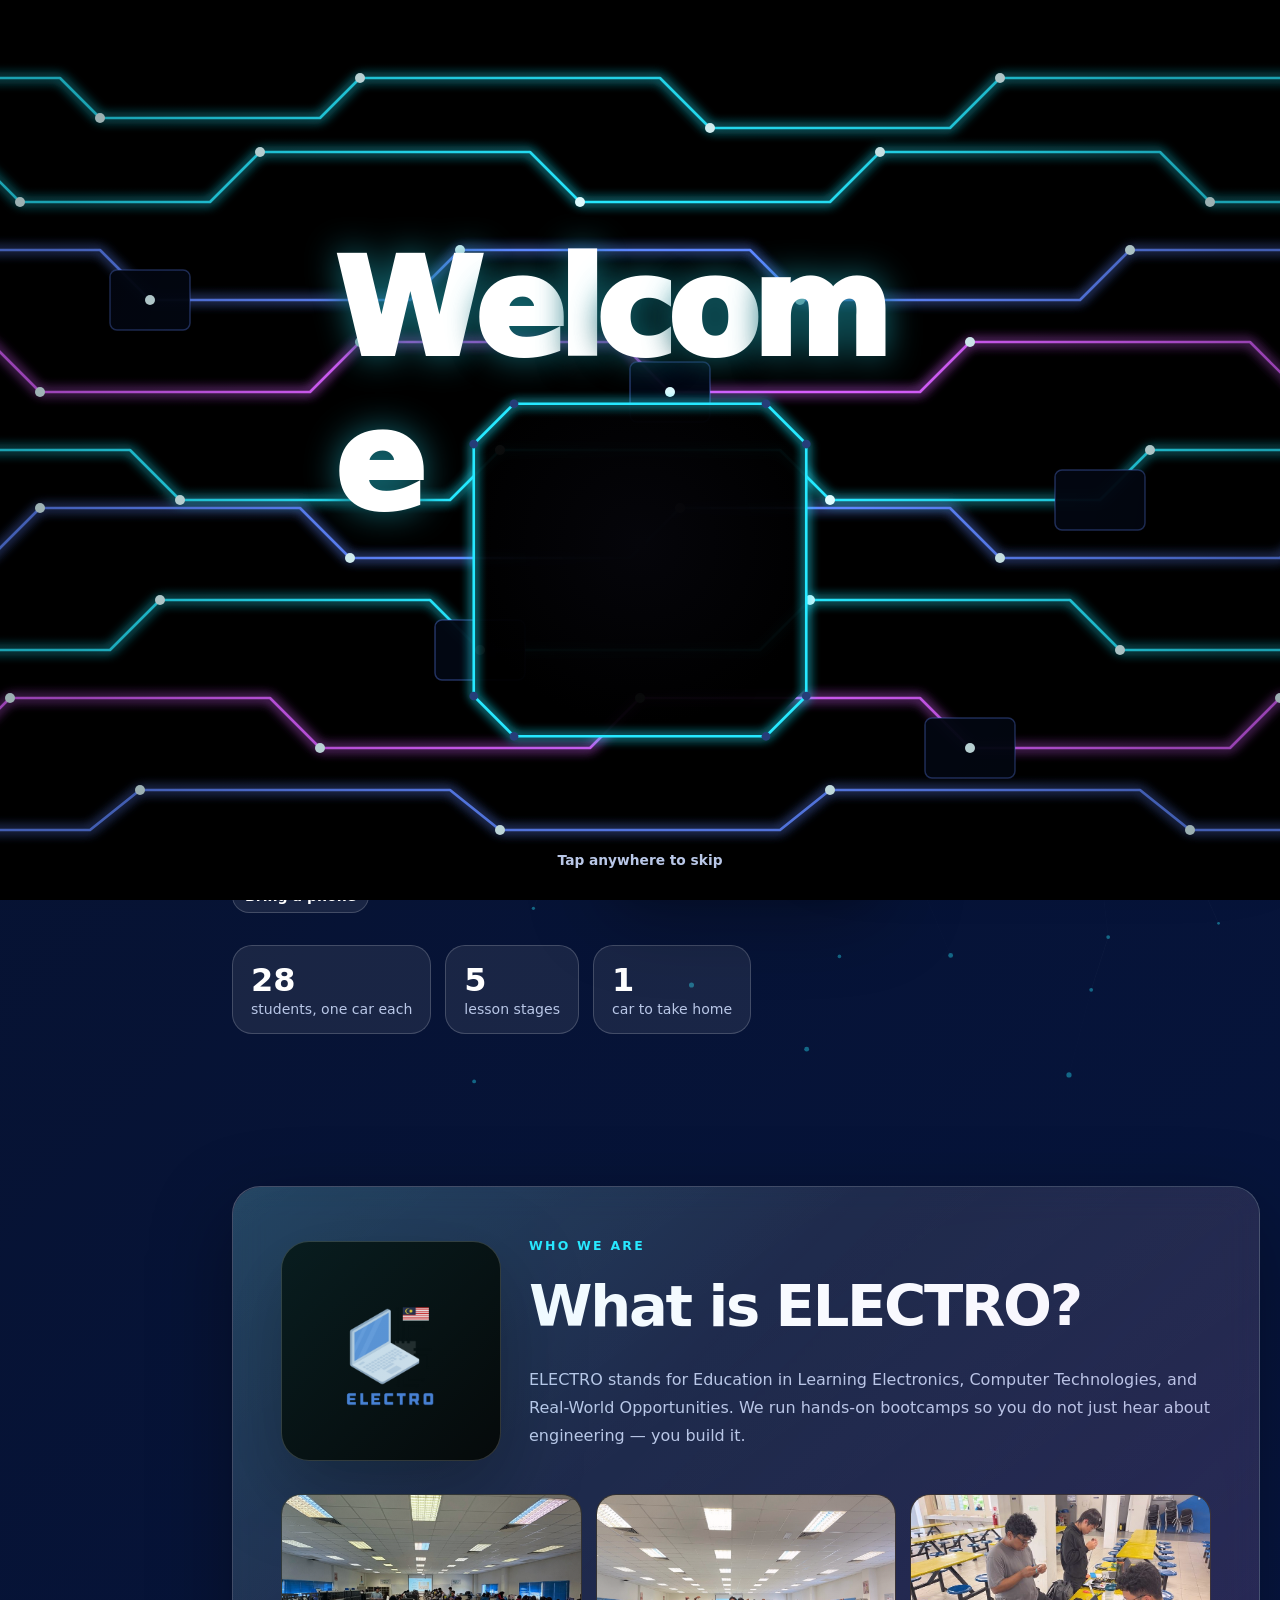
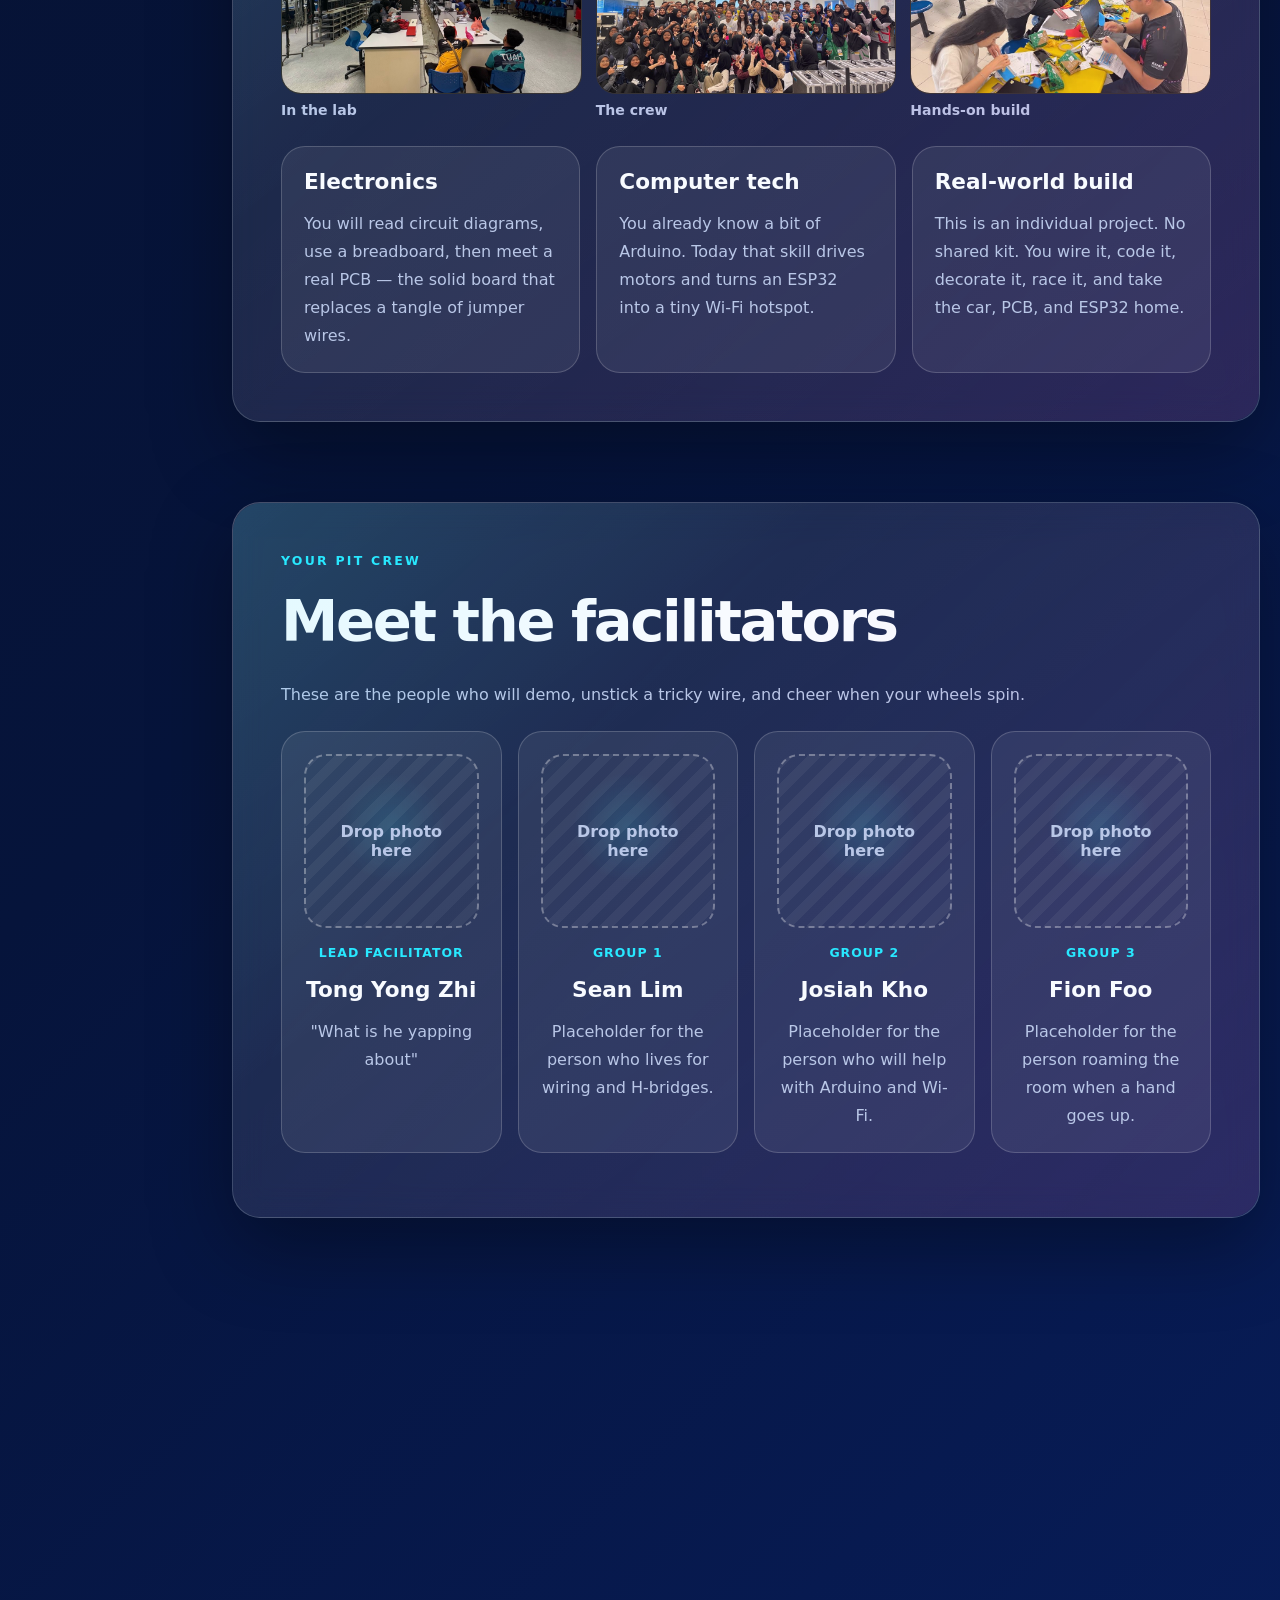
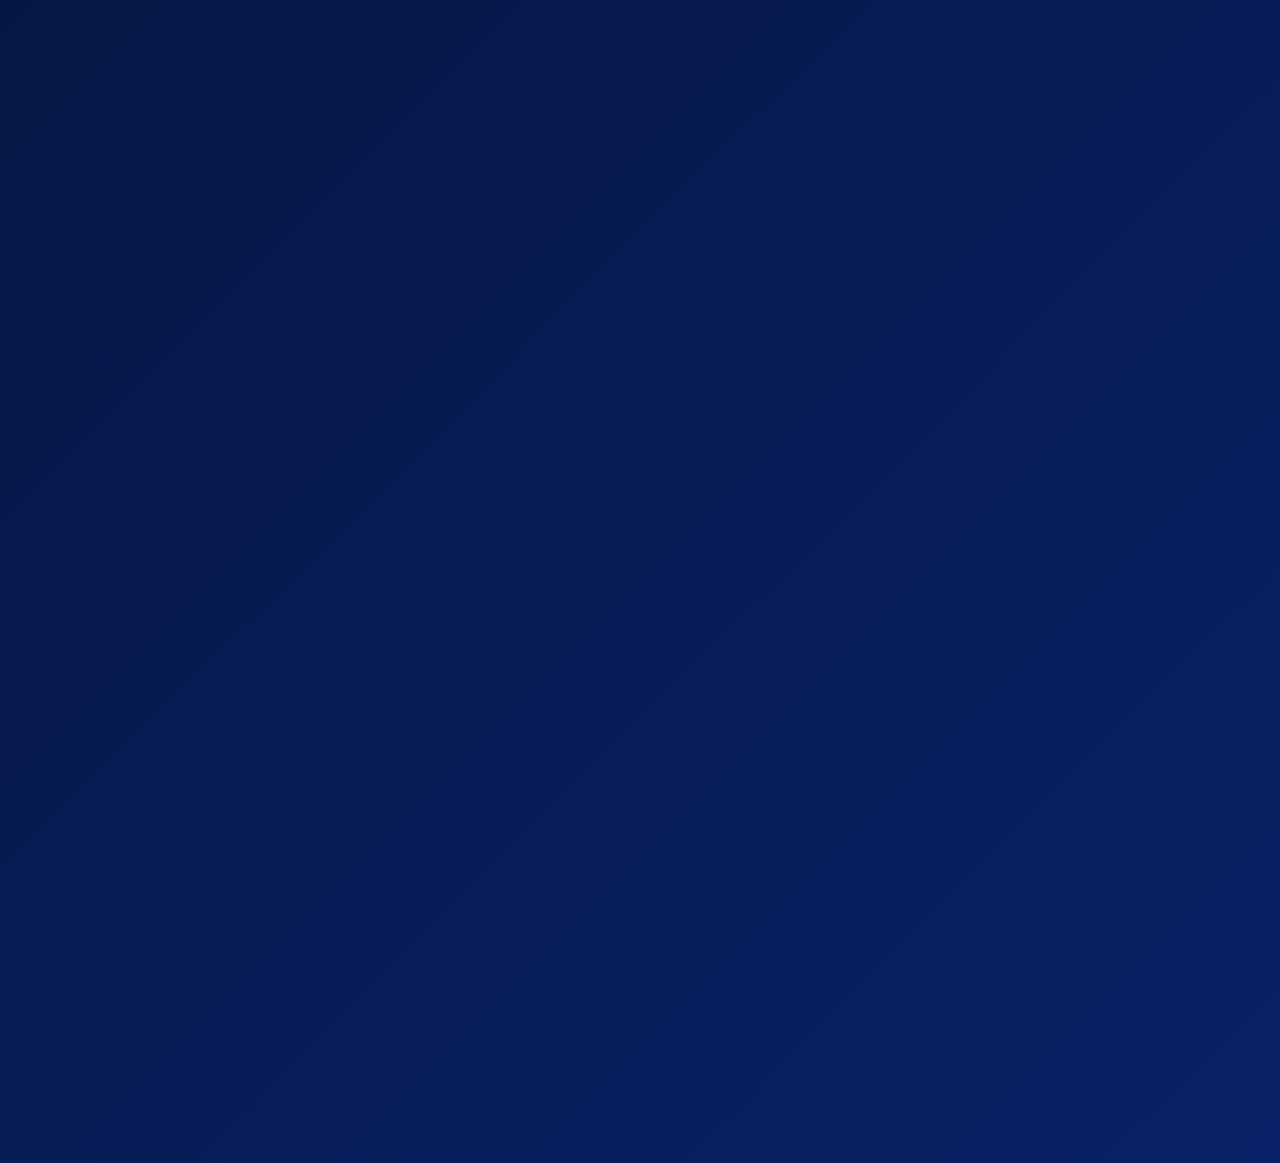
==== commit d046c720: "changes" ====
--- a/electro_bootcamp_website/index.html
+++ b/electro_bootcamp_website/index.html
@@ -183,6 +183,20 @@
           <p>ELECTRO stands for Education in Learning Electronics, Computer Technologies, and Real-World Opportunities. We run hands-on bootcamps so you do not just hear about engineering — you build it.</p>
         </div>
       </div>
+      <div class="electro-photos">
+        <figure>
+          <img src="assets/electro-lab.jpg" alt="Students working at electronics lab benches" />
+          <figcaption>In the lab</figcaption>
+        </figure>
+        <figure>
+          <img src="assets/electro-team.jpg" alt="ELECTRO team group photo" />
+          <figcaption>The crew</figcaption>
+        </figure>
+        <figure>
+          <img src="assets/electro-build.png" alt="Students building an electronics project together" />
+          <figcaption>Hands-on build</figcaption>
+        </figure>
+      </div>
       <div class="card-grid cols-3">
         <article class="info-card">
           <h3>Electronics</h3>
@@ -205,30 +219,54 @@
         <h2>Meet the facilitators</h2>
         <p>These are the people who will demo, unstick a tricky wire, and cheer when your wheels spin.</p>
       </div>
-      <div class="card-grid cols-4">
+      <div class="facilitator-scroller" tabindex="0" role="region" aria-label="Facilitator cards">
         <article class="facilitator-card">
           <div class="photo-slot" aria-label="Facilitator photo placeholder"><span>Drop photo here</span></div>
           <p class="role">Lead facilitator</p>
           <h3>Tong Yong Zhi</h3>
-          <p>Add a one-line intro: course, favourite project, or a fun fact.</p>
-        </article>
-        <article class="facilitator-card">
-          <div class="photo-slot" aria-label="Facilitator photo placeholder"><span>Drop photo here</span></div>
-          <p class="role">Hardware</p>
+          <p>"What is he yapping about"</p>
+        </article>
+        <article class="facilitator-card">
+          <div class="photo-slot" aria-label="Facilitator photo placeholder"><span>Drop photo here</span></div>
+          <p class="role">Group 1</p>
+          <h3>Sean Lim</h3>
+          <p>Placeholder for the person who lives for wiring and H-bridges.</p>
+        </article>
+        <article class="facilitator-card">
+          <div class="photo-slot" aria-label="Facilitator photo placeholder"><span>Drop photo here</span></div>
+          <p class="role">Group 2</p>
+          <h3>Josiah Kho</h3>
+          <p>Placeholder for the person who will help with Arduino and Wi-Fi.</p>
+        </article>
+        <article class="facilitator-card">
+          <div class="photo-slot" aria-label="Facilitator photo placeholder"><span>Drop photo here</span></div>
+          <p class="role">Group 3</p>
+          <h3>Fion Foo</h3>
+          <p>Placeholder for the person roaming the room when a hand goes up.</p>
+        </article>
+        <article class="facilitator-card">
+          <div class="photo-slot" aria-label="Facilitator photo placeholder"><span>Drop photo here</span></div>
+          <p class="role">Group 4</p>
+          <h3>Justin Yeap</h3>
+          <p>Placeholder for a second mentor at the hardware benches.</p>
+        </article>
+        <article class="facilitator-card">
+          <div class="photo-slot" aria-label="Facilitator photo placeholder"><span>Drop photo here</span></div>
+          <p class="role">Group 5</p>
           <h3>Name here</h3>
-          <p>Placeholder for the person who lives for wiring and H-bridges.</p>
-        </article>
-        <article class="facilitator-card">
-          <div class="photo-slot" aria-label="Facilitator photo placeholder"><span>Drop photo here</span></div>
-          <p class="role">Code</p>
+          <p>Placeholder for a second mentor on the coding desk.</p>
+        </article>
+        <article class="facilitator-card">
+          <div class="photo-slot" aria-label="Facilitator photo placeholder"><span>Drop photo here</span></div>
+          <p class="role">Group 6</p>
           <h3>Name here</h3>
-          <p>Placeholder for the person who will help with Arduino and Wi-Fi.</p>
-        </article>
-        <article class="facilitator-card">
-          <div class="photo-slot" aria-label="Facilitator photo placeholder"><span>Drop photo here</span></div>
-          <p class="role">Floor support</p>
+          <p>Placeholder for the person watching batteries, tools, and track safety.</p>
+        </article>
+        <article class="facilitator-card">
+          <div class="photo-slot" aria-label="Facilitator photo placeholder"><span>Drop photo here</span></div>
+          <p class="role">Group 7</p>
           <h3>Name here</h3>
-          <p>Placeholder for the person roaming the room when a hand goes up.</p>
+          <p>Placeholder for the person running the queue and the stopwatch.</p>
         </article>
       </div>
     </section>
--- a/electro_bootcamp_website/styles.css
+++ b/electro_bootcamp_website/styles.css
@@ -73,10 +73,10 @@
 .section-full { min-height: 100vh; display: grid; align-items: center; padding: 72px 0; }
 .hero-grid { display: grid; grid-template-columns: 1.1fr .9fr; gap: 54px; align-items: center; }
 .particle-canvas { position: absolute; inset: 0; width: 100%; height: 100%; opacity: .55; }
-.eyebrow { color: var(--cyan); text-transform: uppercase; letter-spacing: .18em; font-size: .78rem; font-weight: 900; margin: 0 0 12px; }
-h1 { font-size: clamp(3rem, 7vw, 7rem); line-height: .88; letter-spacing: -.07em; margin: 0 0 24px; }
-h1 span { display: inline-block; background: linear-gradient(90deg, #fff, var(--cyan), var(--pink)); -webkit-background-clip: text; background-clip: text; color: transparent; animation: shimmer 3s ease-in-out infinite alternate; }
-h2 { font-size: clamp(2rem, 4.5vw, 4.4rem); line-height: .95; letter-spacing: -.05em; margin: 0 0 18px; }
+.eyebrow { color: var(--cyan); text-transform: uppercase; letter-spacing: .18em; font-size: .78rem; font-weight: 900; line-height: 1.45; padding: .12em .15em .18em 0; margin: 0 0 12px; }
+h1 { font-size: clamp(3rem, 7vw, 7rem); line-height: 1.18; letter-spacing: -.05em; margin: 0 0 24px; overflow: visible; padding: .08em .1em .16em .04em; }
+h1 span { display: inline-block; padding: .1em .12em .16em .06em; overflow: visible; background: linear-gradient(90deg, #fff, var(--cyan), var(--pink)); -webkit-background-clip: text; background-clip: text; color: transparent; animation: shimmer 3s ease-in-out infinite alternate; }
+h2 { font-size: clamp(2rem, 4.5vw, 4.4rem); line-height: 1.18; letter-spacing: -.04em; margin: 0 0 18px; overflow: visible; padding: .06em .06em .12em 0; }
 h3 { margin: 0 0 12px; font-size: 1.35rem; }
 p { color: var(--muted); line-height: 1.75; }
 .hero-lead { max-width: 680px; font-size: 1.16rem; }
@@ -144,6 +144,8 @@
 .lesson-section { display: grid; grid-template-columns: 1fr 1fr; gap: 32px; align-items: center; margin-top: 100px; }
 .lesson-section.alt { grid-template-columns: 1.05fr .95fr; }
 .lesson-copy { padding: 14px; }
+.lesson-copy a { color: var(--cyan); font-weight: 800; text-underline-offset: 3px; }
+.lesson-copy strong { color: #fff; }
 .callout, .hint, .why-text { border-left: 4px solid var(--cyan); padding: 14px 16px; border-radius: 16px; background: rgba(40,232,255,.08); color: #eafaff; }
 .interactive-card { min-height: 410px; padding: 28px; position: relative; overflow: hidden; }
 .simulator { margin: 18px auto 24px; }
@@ -174,7 +176,7 @@
 .wire.active { stroke-dashoffset: 0; }
 .play-badge { position: absolute; right: 18px; bottom: 18px; padding: 10px 14px; border: 1px solid var(--line); background: rgba(0,0,0,.48); border-radius: 999px; color: white; font-weight: 900; }
 .stepper-card { padding: 24px; }
-.step-count { width: 72px; height: 72px; border-radius: 24px; display: grid; place-items: center; background: linear-gradient(135deg, var(--cyan), var(--blue)); color: #06143b; font-weight: 900; font-size: 1.45rem; margin-bottom: 18px; }
+.step-count { min-width: 72px; height: 72px; padding: 0 16px; border-radius: 24px; display: inline-flex; align-items: center; justify-content: center; gap: 1px; white-space: nowrap; background: linear-gradient(135deg, var(--cyan), var(--blue)); color: #06143b; font-weight: 900; font-size: 1.45rem; margin-bottom: 18px; }
 .sticky-controls { margin: 18px 0; }
 .checklist { display: grid; gap: 8px; }
 .check-item { display: flex; gap: 10px; align-items: start; padding: 10px 12px; border-radius: 14px; background: rgba(255,255,255,.07); color: var(--muted); }
@@ -194,29 +196,73 @@
 input[type="range"] { width: 100%; accent-color: var(--cyan); }
 .tilt-board { margin: 20px auto 28px; transition: transform .15s ease; }
 .mini-road { height: 70px; border-radius: 18px; border: 1px dashed rgba(255,255,255,.25); background: repeating-linear-gradient(90deg, rgba(255,255,255,.08) 0 22px, transparent 22px 44px); position: relative; overflow: hidden; }
-.race-car { position: absolute; left: 8px; top: 17px; font-size: 2.1rem; transition: left .25s ease, transform .2s ease; filter: drop-shadow(0 8px 10px rgba(0,0,0,.35)); }
+.race-car { position: absolute; left: 8px; top: 17px; font-size: 2.1rem; line-height: 1; width: 2.4em; text-align: center; transform: scaleX(-1); transition: left .25s ease; filter: drop-shadow(0 8px 10px rgba(0,0,0,.35)); }
 
 .motor-layout { display: grid; grid-template-columns: 1fr .9fr; gap: 20px; }
 .hbridge-card, .truth-card { padding: 24px; }
-.hbridge { height: 360px; position: relative; border-radius: 22px; background: rgba(6,12,31,.55); overflow: hidden; }
-.hbridge svg { position: absolute; inset: 30px; width: calc(100% - 60px); height: calc(100% - 60px); }
-.bridge-line { fill: none; stroke: rgba(255,255,255,.28); stroke-width: 9; stroke-linecap: round; stroke-linejoin: round; }
-.current-path { fill: none; stroke: var(--yellow); stroke-width: 11; stroke-linecap: round; stroke-linejoin: round; stroke-dasharray: 18 16; animation: currentFlow 1s linear infinite; opacity: 0; filter: drop-shadow(0 0 12px var(--yellow)); }
+.hbridge { min-height: 420px; border-radius: 22px; background: rgba(6,12,31,.55); padding: 8px 10px 0; }
+.hbridge svg { width: 100%; height: auto; display: block; overflow: visible; }
+.hb-wire { fill: none; stroke: #4a5878; stroke-width: 4; stroke-linecap: round; stroke-linejoin: round; transition: stroke .2s ease; }
+.hb-wire.live { stroke: #28e8ff; }
+.hb-wire.burn { stroke: var(--red); }
+.current-path { fill: none; stroke: var(--yellow); stroke-width: 7; stroke-linecap: round; stroke-linejoin: round; stroke-dasharray: 16 14; animation: currentFlow .85s linear infinite; opacity: 0; filter: drop-shadow(0 0 10px var(--yellow)); pointer-events: none; }
 .current-path.active { opacity: 1; }
-.rail { position: absolute; left: 50%; transform: translateX(-50%); font-weight: 900; color: white; z-index: 3; background: rgba(255,255,255,.12); padding: 5px 10px; border-radius: 999px; }
-.rail.top { top: 18px; } .rail.bottom { bottom: 18px; }
-.switch { position: absolute; z-index: 5; width: 64px; height: 40px; border: 1px solid var(--line); border-radius: 999px; background: rgba(255,255,255,.12); color: white; font-weight: 900; cursor: pointer; transition: .2s ease; }
-.switch.closed { background: var(--green); color: #06143b; transform: scale(1.08); box-shadow: 0 0 20px rgba(57,229,140,.65); }
-.s1 { left: 72px; top: 91px; } .s2 { left: 72px; bottom: 90px; } .s3 { right: 72px; top: 91px; } .s4 { right: 72px; bottom: 90px; }
-.motor-disc { position: absolute; left: 50%; top: 50%; transform: translate(-50%, -50%); width: 86px; height: 86px; border-radius: 50%; border: 3px solid white; background: #1a2445; display: grid; place-items: center; z-index: 4; font-size: 2rem; font-weight: 900; }
-.motor-disc.forward { animation: spinForward .65s linear infinite; }
-.motor-disc.reverse { animation: spinReverse .65s linear infinite; }
-.motor-disc.brake { animation: shake .18s linear infinite; }
+.current-path.short { stroke: var(--red); filter: drop-shadow(0 0 10px var(--red)); }
+.hb-sw { cursor: pointer; }
+.sw-hit { fill: transparent; }
+.hb-sw:hover .sw-hit { fill: rgba(255,255,255,.06); }
+.sw-dot { fill: #8b93a8; }
+.sw-open, .sw-closed { stroke: #8b93a8; stroke-width: 3.5; stroke-linecap: round; }
+.sw-closed { display: none; }
+.hb-sw.closed .sw-open { display: none; }
+.hb-sw.closed .sw-closed { display: inline; stroke: var(--green); }
+.hb-sw.closed .sw-dot { fill: var(--green); }
+.sw-btn { fill: rgba(255,255,255,.12); stroke: rgba(255,255,255,.45); stroke-width: 1.5; }
+.hb-sw.closed .sw-btn { fill: var(--green); stroke: var(--green); }
+.sw-label { fill: #fff; font-size: 13px; font-weight: 800; text-anchor: middle; }
+.hb-sw.closed .sw-label { fill: #06143b; }
+.hb-sw-row { display: grid; grid-template-columns: repeat(4, 1fr); gap: 8px; margin: 8px 4px 0; }
+.hb-sw-btn {
+  display: grid; gap: 2px; place-items: center; min-height: 52px; padding: 8px 6px;
+  border-radius: 16px; border: 1px solid var(--line); background: rgba(255,255,255,.08);
+  color: white; font: inherit; cursor: pointer; transition: .2s ease;
+}
+.hb-sw-btn strong { font-size: 1.05rem; }
+.hb-sw-btn span { font-size: .72rem; color: var(--muted); font-weight: 800; }
+.hb-sw-btn:hover { border-color: rgba(255,255,255,.45); transform: translateY(-1px); }
+.hb-sw-btn.on { background: linear-gradient(135deg, var(--green), var(--cyan)); color: #06143b; border-color: transparent; }
+.hb-sw-btn.on span { color: #12324a; }
+.motor-body { fill: #1a2445; stroke: #fff; stroke-width: 3; }
+.motor-letter { fill: #fff; font-size: 28px; font-weight: 900; text-anchor: middle; transform-box: fill-box; transform-origin: center; }
+#hbridgeSvg { font-family: var(--font); }
+.motor-halo { fill: rgba(255,209,102,.08); opacity: 0; }
+.battery-flames { display: none; }
+.fire-glow { fill: rgba(255, 140, 0, .38); }
+.fire-outer { fill: #ff6a00; }
+.fire-mid { fill: #ffbe0b; }
+.fire-core { fill: #fff4b0; }
+#motorSymbol.forward .motor-halo, #motorSymbol.reverse .motor-halo { opacity: 1; }
+#motorSymbol.forward .motor-body { stroke: var(--green); filter: drop-shadow(0 0 10px var(--green)); }
+#motorSymbol.reverse .motor-body { stroke: var(--pink); filter: drop-shadow(0 0 10px var(--pink)); }
+#motorSymbol.forward .motor-letter { animation: hbSpinFw .7s linear infinite; transform-origin: 195px 175px; }
+#motorSymbol.reverse .motor-letter { animation: hbSpinRev .7s linear infinite; transform-origin: 195px 175px; }
+#motorSymbol.brake .motor-body { stroke: var(--yellow); }
+#batterySymbol.short .bat-plate { stroke: #ff8a1f; filter: drop-shadow(0 0 10px #ff6a00); }
+#batterySymbol.short .battery-flames { display: block; }
+#batterySymbol.short .fire-stack { animation: fireFlicker .16s ease-in-out infinite alternate; transform-box: fill-box; transform-origin: bottom center; }
+#batterySymbol.short .fire-mid { animation: fireFlicker .12s ease-in-out infinite alternate-reverse; }
+#batterySymbol.short .fire-core { animation: fireFlicker .1s ease-in-out infinite alternate; }
 .toggle-row { display: flex; gap: 12px; flex-wrap: wrap; margin: 16px 0; }
 .logic-toggle { flex: 1; min-width: 140px; padding: 14px 16px; border-radius: 18px; border: 1px solid var(--line); background: rgba(255,255,255,.08); color: white; font-weight: 900; cursor: pointer; }
 .logic-toggle.on { background: linear-gradient(135deg, var(--green), var(--cyan)); color: #06143b; }
 .motor-state { margin: 18px 0; border-radius: 22px; padding: 26px; font-size: 2rem; font-weight: 950; text-align: center; border: 1px solid var(--line); background: rgba(255,255,255,.08); }
 .motor-state.forward { color: var(--green); } .motor-state.reverse { color: var(--pink); } .motor-state.brake { color: var(--yellow); }
+.motor-state.short { color: var(--red); background: rgba(255,92,122,.12); }
+.ina-guide { display: grid; gap: 10px; margin-bottom: 8px; }
+.guide-block { padding: 12px 14px; border-radius: 16px; background: rgba(255,255,255,.06); border: 1px solid var(--line); }
+.guide-block strong { display: block; color: #fff; margin-bottom: 6px; }
+.guide-block p { margin: 4px 0; color: var(--muted); font-weight: 800; }
+.guide-block p.active { color: #fff; background: rgba(40,232,255,.16); border-radius: 10px; padding: 6px 8px; }
 .truth-table { width: 100%; border-collapse: collapse; overflow: hidden; border-radius: 18px; }
 th, td { padding: 12px; border-bottom: 1px solid var(--line); text-align: left; color: var(--muted); }
 th { color: white; background: rgba(255,255,255,.1); }
@@ -286,8 +332,42 @@
 }
 .photo-slot.wide { aspect-ratio: 16/9; border-radius: 24px; }
 .photo-slot span { max-width: 12ch; }
+.real-vs-diagram { display: grid; grid-template-columns: 1fr 1fr; gap: 12px; margin: 0 0 14px; }
+.real-vs-diagram figure { margin: 0; }
+.real-vs-diagram img {
+  width: 100%; height: 200px; object-fit: contain; display: block;
+  border-radius: 18px; background: #f4f6fb; border: 1px solid var(--line);
+}
+.real-vs-diagram figcaption { margin-top: 8px; color: var(--muted); font-weight: 800; font-size: .88rem; }
 .facilitator-card { text-align: center; }
 .facilitator-card .role { color: var(--cyan); font-weight: 800; text-transform: uppercase; letter-spacing: .08em; font-size: .78rem; }
+.facilitator-scroller {
+  display: grid;
+  grid-auto-flow: column;
+  grid-auto-columns: calc((100% - 48px) / 4);
+  gap: 16px;
+  overflow-x: auto;
+  overflow-y: hidden;
+  padding-bottom: 16px;
+  scroll-snap-type: x mandatory;
+  overscroll-behavior-x: contain;
+  -webkit-overflow-scrolling: touch;
+  scrollbar-width: auto;
+  scrollbar-color: var(--cyan) rgba(255,255,255,.1);
+}
+.facilitator-scroller .facilitator-card {
+  min-width: 0;
+  scroll-snap-align: start;
+}
+.facilitator-scroller::-webkit-scrollbar { height: 10px; }
+.facilitator-scroller::-webkit-scrollbar-track {
+  background: rgba(255,255,255,.1);
+  border-radius: 999px;
+}
+.facilitator-scroller::-webkit-scrollbar-thumb {
+  background: linear-gradient(90deg, var(--cyan), var(--blue));
+  border-radius: 999px;
+}
 
 .ice-arena {
   min-height: 320px; border-radius: 28px; padding: 28px; text-align: center;
@@ -352,17 +432,99 @@
 .symbol-card svg { width: 88px; height: 64px; display: block; margin: 0 auto 10px; }
 .symbol-card .tag { color: var(--cyan); font-size: .78rem; font-weight: 900; letter-spacing: .08em; text-transform: uppercase; }
 
+.vc-pair { display: grid; gap: 12px; margin: 16px 0; }
+.vc-pair .tag { color: var(--cyan); font-weight: 800; text-transform: uppercase; letter-spacing: .08em; font-size: .75rem; margin: 0 0 6px; }
+#vcSvg { width: 100%; height: 250px; display: block; overflow: visible; }
+.vc-label { fill: var(--muted); font-size: 13px; font-weight: 800; }
+#vcChargePath { fill: none; stroke: none; }
+.vc-charge { fill: #ffe566; filter: drop-shadow(0 0 5px #ffd000); }
+.vc-push-arrow { fill: var(--cyan); transform-box: fill-box; transform-origin: center right; }
+#vcSvg.vc-on .vc-push-arrow { animation: vcPush 0.7s ease-in-out infinite; }
+#vcSvg.vc-on .vc-push-arrow.a2 { animation-delay: .12s; opacity: .75; }
+#vcSvg.vc-on .vc-push-arrow.a3 { animation-delay: .24s; opacity: .5; }
+#vcSvg.vc-on .vc-off-note { display: none; }
+#vcSvg.vc-off .vc-i, #vcSvg.vc-off .vc-v, #vcSvg.vc-off .vc-push { display: none; }
+#vcSvg.vc-off .vc-loop { stroke: #4a5878; }
+#vcSvg.vc-off .vc-battery { opacity: .28; }
+
+.bm-card { overflow: visible; }
+#bmSvg { width: 100%; height: 250px; display: block; overflow: visible; font-family: var(--font); }
+#bmPathFw, #bmPathRev { fill: none; stroke: none; }
+#bmSvg.bm-fwd .bm-charges.rev,
+#bmSvg.bm-rev .bm-charges.fw { opacity: 0; pointer-events: none; }
+.bm-battery { cursor: pointer; transform-box: view-box; transform-origin: 210px 200px; transition: transform .55s cubic-bezier(.4,.12,.2,1); }
+#bmSvg.bm-rev .bm-battery { transform: rotate(180deg); }
+.bm-hit { fill: transparent; }
+.bm-battery:focus { outline: none; }
+.bm-battery:hover .bm-plate, .bm-battery:focus-visible .bm-plate { filter: drop-shadow(0 0 8px #fff); }
+.bm-battery:focus-visible .bm-hit { stroke: var(--cyan); stroke-width: 2; }
+.bm-plate { stroke: #fff; stroke-linecap: square; }
+.bm-plate.plus { stroke-width: 4; }
+.bm-plate.minus { stroke-width: 4; }
+.bm-pol { fill: #b9c7e7; font-size: 14px; font-weight: 800; text-anchor: middle; pointer-events: none; }
+#bmSvg .bm-letter { transform-box: view-box; }
+#bmSvg.bm-fwd .bm-letter { animation: hbSpinFw .7s linear infinite; transform-origin: 210px 50px; }
+#bmSvg.bm-rev .bm-letter { animation: hbSpinRev .7s linear infinite; transform-origin: 210px 50px; }
+#bmSvg.bm-fwd #bmMotor .motor-halo { opacity: 1; }
+#bmSvg.bm-fwd #bmMotor .motor-body { stroke: var(--green); filter: drop-shadow(0 0 10px var(--green)); }
+#bmSvg.bm-rev #bmMotor .motor-halo { opacity: 1; fill: rgba(255,74,196,.12); }
+#bmSvg.bm-rev #bmMotor .motor-body { stroke: var(--pink); filter: drop-shadow(0 0 10px var(--pink)); }
+#bmSvg .vc-push-arrow { animation: vcPush 0.7s ease-in-out infinite; }
+#bmSvg .vc-push-arrow.a2 { animation-delay: .12s; opacity: .75; }
+#bmSvg .vc-push-arrow.a3 { animation-delay: .24s; opacity: .5; }
+.bm-tap { fill: var(--muted); font-size: 12px; font-weight: 800; }
+.bm-state { margin: 12px 0 0; border-radius: 18px; padding: 12px 16px; font-size: 1.15rem; font-weight: 900; text-align: center; border: 1px solid var(--line); background: rgba(255,255,255,.08); }
+.bm-state.forward { color: var(--green); }
+.bm-state.reverse { color: var(--pink); }
+@keyframes vcPush {
+  0%, 100% { transform: translateX(0); opacity: .95; }
+  50% { transform: translateX(-7px); opacity: .45; }
+}
 .compare-switch { display: flex; gap: 10px; margin-bottom: 16px; }
-.compare-stage { min-height: 230px; border-radius: 22px; background: rgba(6,12,31,.55); padding: 18px; }
-.compare-stage svg { width: 100%; height: 210px; display: block; }
-.led-bulb { filter: drop-shadow(0 0 0 transparent); transition: .25s ease; }
-.led-bulb.on { filter: drop-shadow(0 0 10px #ff4ac4); }
+.compare-stage { min-height: 280px; border-radius: 22px; background: rgba(6,12,31,.55); padding: 18px; overflow: visible; }
+.compare-stage svg { display: block; overflow: visible; }
+#seriesSvg { width: 100%; height: 250px; }
+#parallelSvg { width: min(300px, 72%); height: 360px; margin: 0 auto; }
+.circuit-wire { fill: none; stroke: #28e8ff; stroke-width: 4; stroke-linecap: round; stroke-linejoin: round; transition: stroke .25s ease; }
+.circuit-wire.dead, svg.circuit-off .circuit-wire { stroke: #4a5878; }
+.junction { fill: #fff; }
+.junction.dead { fill: #4a5878; }
+.lamp-halo { fill: rgba(255,200,40,.08); opacity: 0; transition: .25s ease; }
+.lamp-glass { fill: #243049; stroke: #8b93a8; stroke-width: 3; transition: .25s ease; }
+.lamp-filament { fill: none; stroke: #6d7690; stroke-width: 2.6; stroke-linecap: round; transition: .25s ease; }
+.lamp.on .lamp-halo { opacity: 1; fill: rgba(255,214,70,.55); }
+.lamp.on .lamp-glass {
+  fill: #ffe566; stroke: #fff4b8;
+  filter: url(#seriesLampGlow) drop-shadow(0 0 16px #ffd000) drop-shadow(0 0 32px rgba(255,196,0,.95));
+}
+#parallelSvg .lamp.on .lamp-glass { filter: url(#parallelLampGlow) drop-shadow(0 0 16px #ffd000) drop-shadow(0 0 32px rgba(255,196,0,.95)); }
+.lamp.on .lamp-filament { stroke: #fffef2; }
+.lamp-x { display: none; }
+.lamp-x line { stroke: #ff5c7a; stroke-width: 5; stroke-linecap: round; }
+.lamp.removed .lamp-x { display: block; }
+.lamp.removed .lamp-halo { opacity: 0; }
+.lamp.removed .lamp-glass { fill: #1b2236; stroke: #ff5c7a; filter: none; }
+.lamp.removed .lamp-filament { stroke: #8b93a8; }
 
 .breadboard {
+  position: relative;
   display: grid; grid-template-columns: repeat(10, 1fr); gap: 8px; padding: 18px;
   background: #d4485a; border-radius: 20px; box-shadow: inset 0 0 0 6px #b53648;
 }
-.bb-hole { aspect-ratio: 1; border-radius: 50%; background: #1b1220; box-shadow: inset 0 2px 4px rgba(0,0,0,.45); cursor: pointer; transition: .15s ease; }
+.bb-traces {
+  position: absolute; inset: 18px; display: grid; grid-template-columns: repeat(10, 1fr); gap: 8px;
+  pointer-events: none; z-index: 0;
+}
+.bb-trace {
+  width: 4px; justify-self: center; height: 100%; border-radius: 99px;
+  background: rgba(20, 10, 16, .42); box-shadow: inset 0 0 0 1px rgba(255,255,255,.08);
+  transition: .15s ease;
+}
+.bb-trace.active {
+  background: var(--cyan);
+  box-shadow: 0 0 10px rgba(40,232,255,.65);
+}
+.bb-hole { position: relative; z-index: 1; aspect-ratio: 1; border-radius: 50%; background: #1b1220; box-shadow: inset 0 2px 4px rgba(0,0,0,.45); cursor: pointer; transition: .15s ease; }
 .bb-hole.linked { background: var(--cyan); box-shadow: 0 0 12px rgba(40,232,255,.7); }
 .bb-hole.same-row { background: #ffd166; box-shadow: 0 0 12px rgba(255,209,102,.55); }
 .bb-legend { display: flex; gap: 16px; flex-wrap: wrap; margin-top: 12px; color: var(--muted); font-weight: 800; }
@@ -435,6 +597,13 @@
   border: 1px solid var(--line); box-shadow: var(--shadow);
 }
 .electro-logo-card img { width: 100%; display: block; border-radius: 18px; }
+.electro-photos { display: grid; grid-template-columns: repeat(3, 1fr); gap: 14px; margin: 0 0 28px; }
+.electro-photos figure { margin: 0; }
+.electro-photos img {
+  width: 100%; height: 200px; object-fit: cover; display: block;
+  border-radius: 20px; border: 1px solid var(--line); background: #050505;
+}
+.electro-photos figcaption { margin-top: 8px; color: var(--muted); font-weight: 800; font-size: .88rem; }
 
 .intro-splash {
   position: fixed; inset: 0; z-index: 90; display: grid; place-items: center;
@@ -509,7 +678,7 @@
 }
 .intro-welcome {
   margin: 0; font-size: clamp(3.4rem, 12vw, 8.4rem); font-weight: 950;
-  letter-spacing: -.08em; line-height: .9; color: #fff;
+  letter-spacing: -.06em; line-height: 1.15; padding: .08em .1em; color: #fff;
   text-shadow: 0 0 34px rgba(40,232,255,.48), 0 8px 28px rgba(0,0,0,.65);
 }
 .intro-welcome span {
@@ -612,6 +781,13 @@
 @keyframes antennaPulse { 50% { transform: scale(1.16); opacity: .55; } }
 @keyframes beam { from { transform: translateX(-42%); opacity: 0; } 35% { opacity: 1; } to { transform: translateX(42%); opacity: 0; } }
 @keyframes currentFlow { to { stroke-dashoffset: -68; } }
+@keyframes hbSpinFw { to { transform: rotate(360deg); } }
+@keyframes hbSpinRev { to { transform: rotate(-360deg); } }
+@keyframes burnPulse { 50% { opacity: .72; } }
+@keyframes fireFlicker {
+  from { transform: scale(1, 1) skewX(-2deg); }
+  to { transform: scale(1.05, 1.14) skewX(3deg); }
+}
 @keyframes spinForward { to { transform: translate(-50%, -50%) rotate(360deg); } }
 @keyframes spinReverse { to { transform: translate(-50%, -50%) rotate(-360deg); } }
 @keyframes shake { 0%,100% { transform: translate(-50%, -50%) rotate(-3deg); } 50% { transform: translate(-50%, -50%) rotate(3deg); } }
@@ -645,9 +821,14 @@
   .worksheet-preview { position: static; max-height: none; }
   .slide-preview-wrap { position: static; }
   .pin-row-q { grid-template-columns: 1fr; }
+  .facilitator-scroller { grid-auto-columns: calc((100% - 16px) / 2); }
 }
 @media (max-width: 680px) {
   .hero, .panel, .lesson-section { width: min(100% - 24px, 1180px); }
+  .lesson-section { grid-template-columns: 1fr; }
+  .electro-photos { grid-template-columns: 1fr; }
+  .electro-photos img { height: 220px; }
+  .real-vs-diagram { grid-template-columns: 1fr; }
   .section-full { padding-top: 24px; }
   .timeline, .slide-strip, .fill-grid, .card-grid.cols-2, .card-grid.cols-3, .card-grid.cols-4, .takehome, .electro-intro { grid-template-columns: 1fr; }
   .microbit.big { width: 300px; height: 220px; }
@@ -655,4 +836,5 @@
   h1 { font-size: 3.5rem; }
   .next-bar { width: calc(100% - 24px); border-radius: 22px; flex-wrap: wrap; }
   .next-bar .button, .next-bar .button.primary { min-width: 0; flex: 1; }
-}
+  .facilitator-scroller { grid-auto-columns: 100%; }
+}
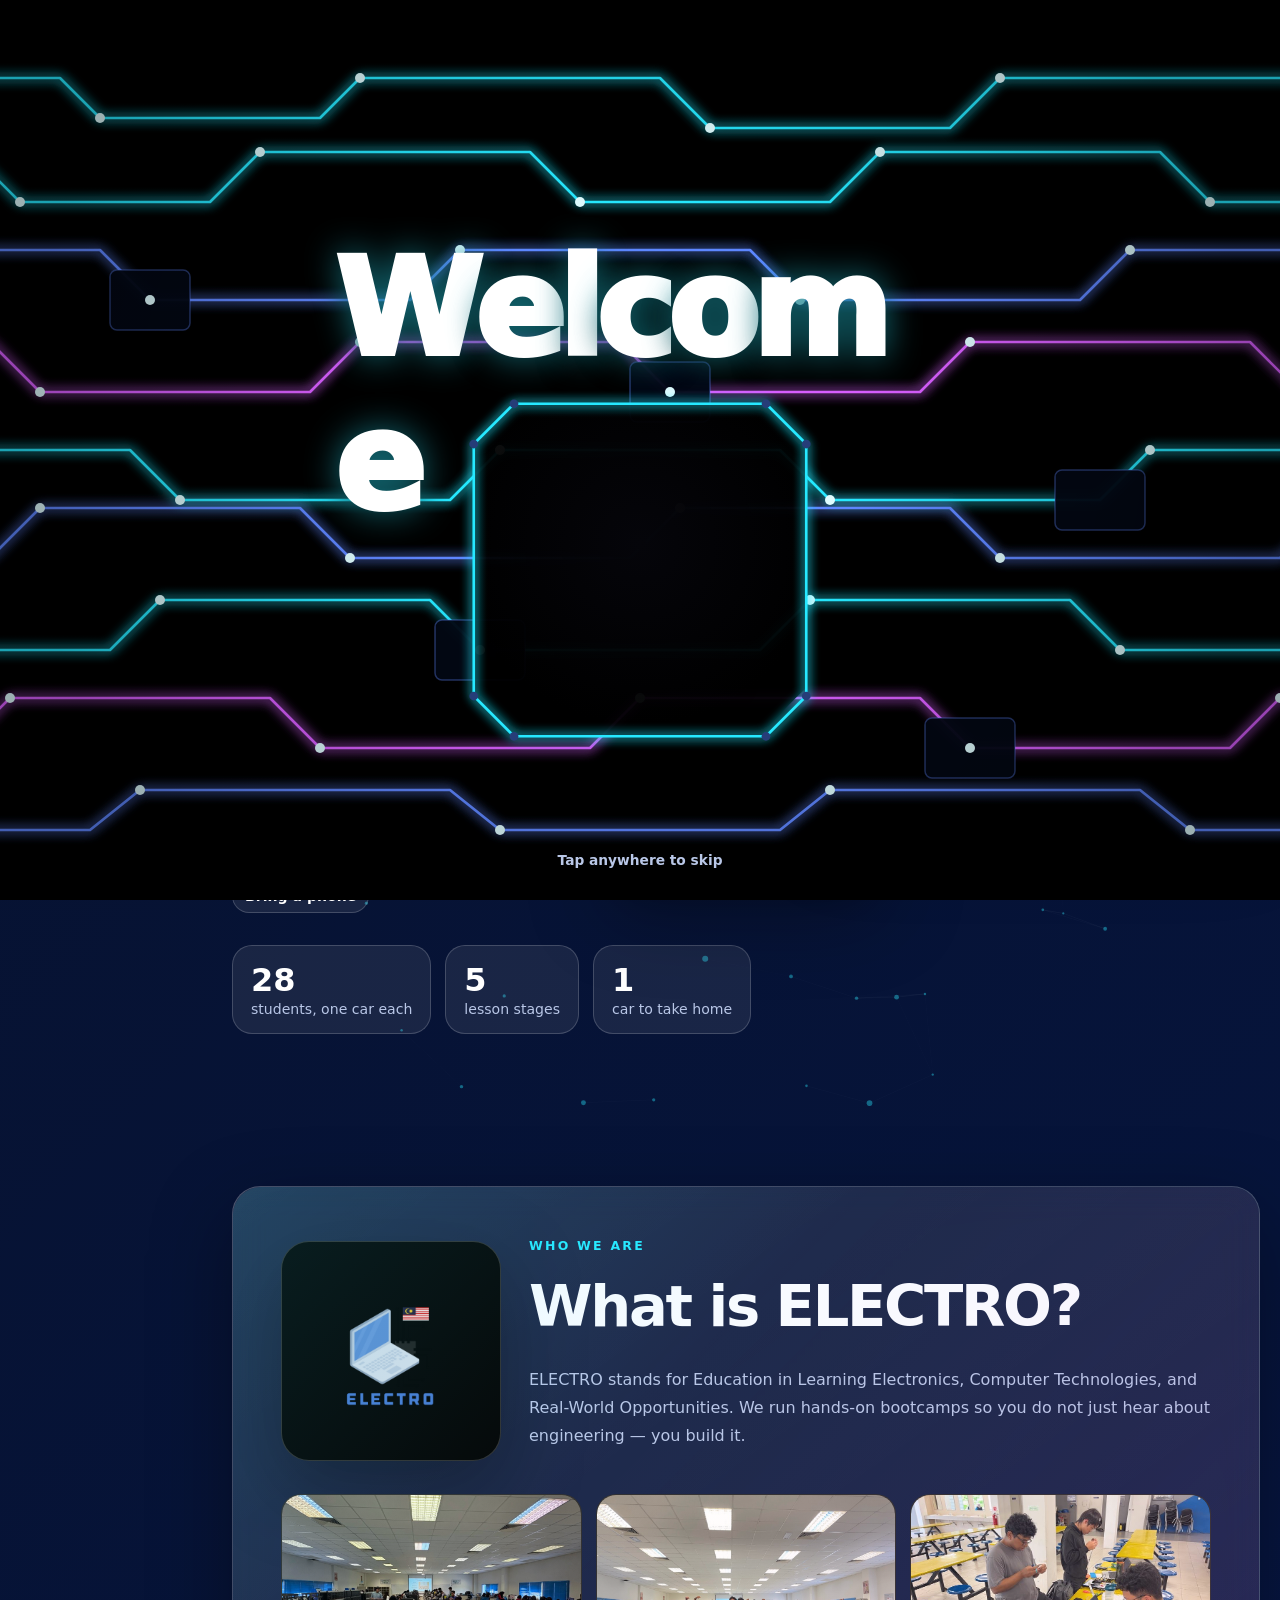
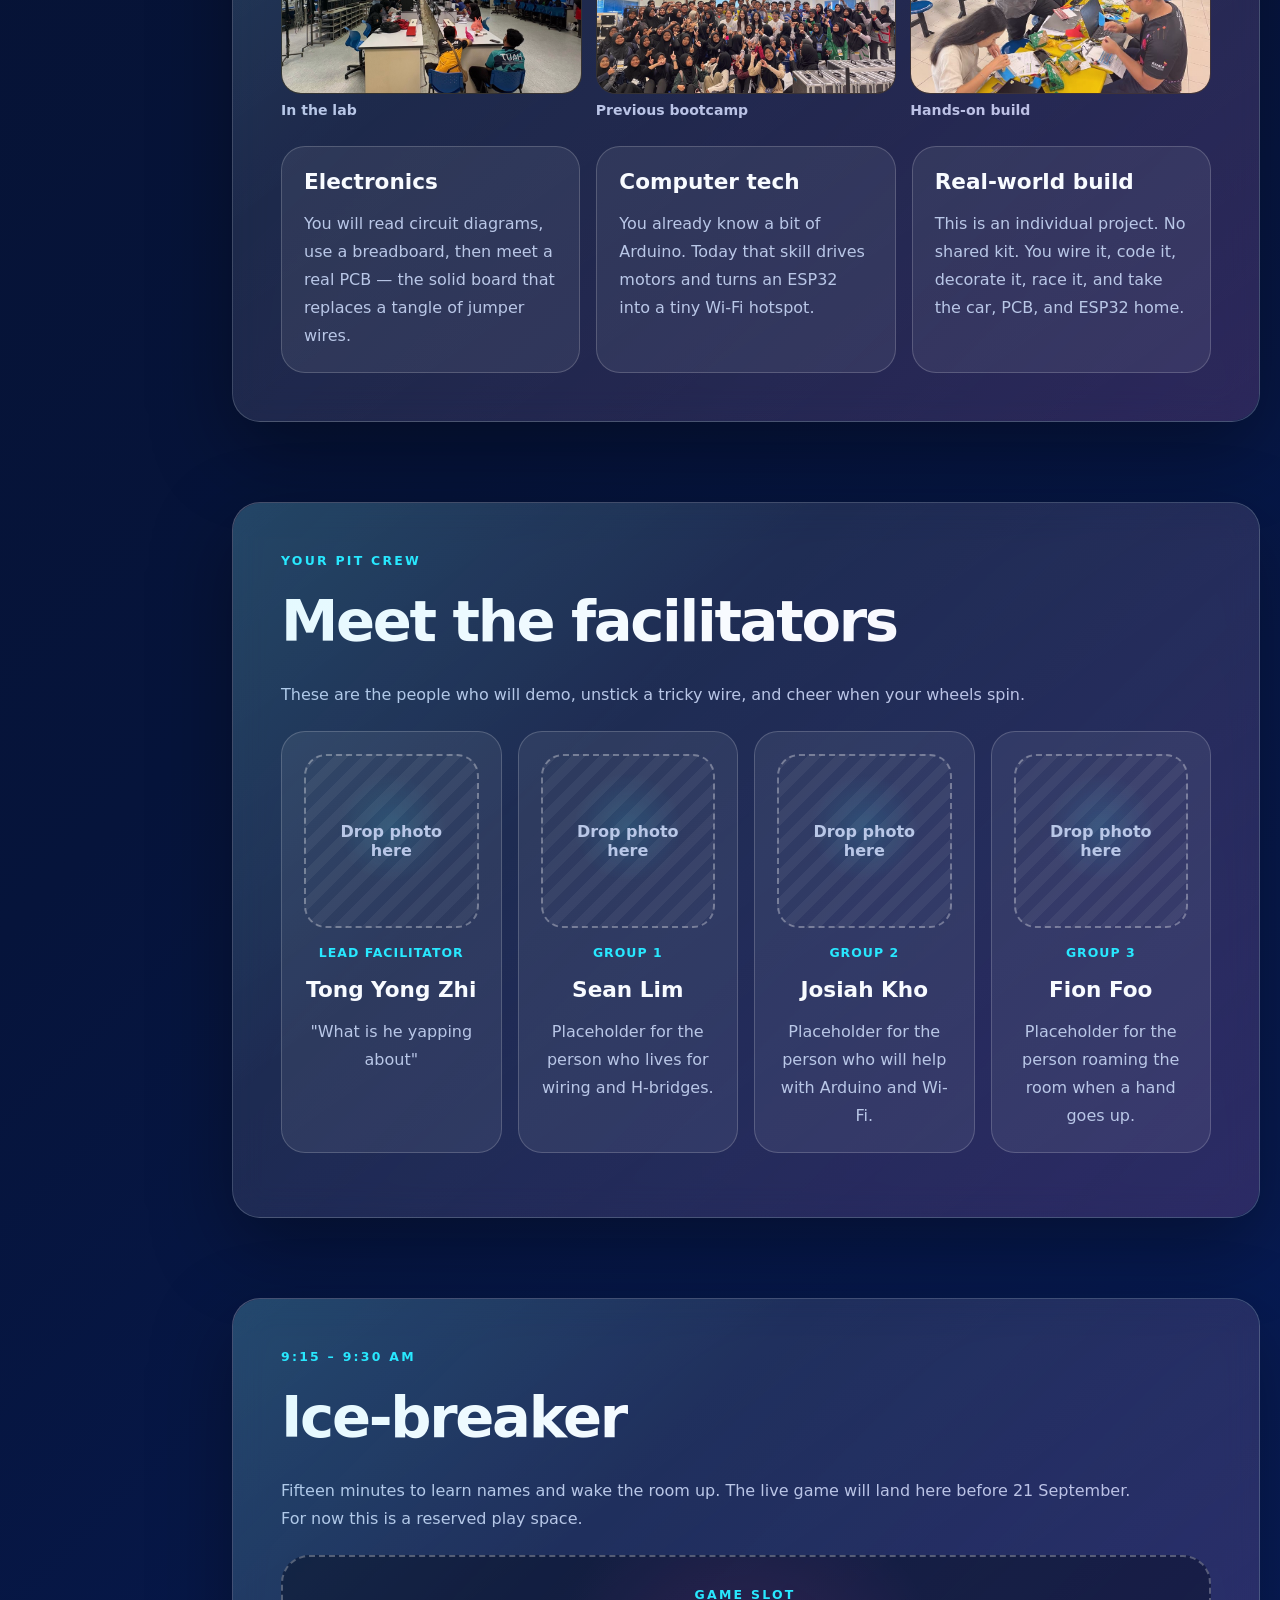
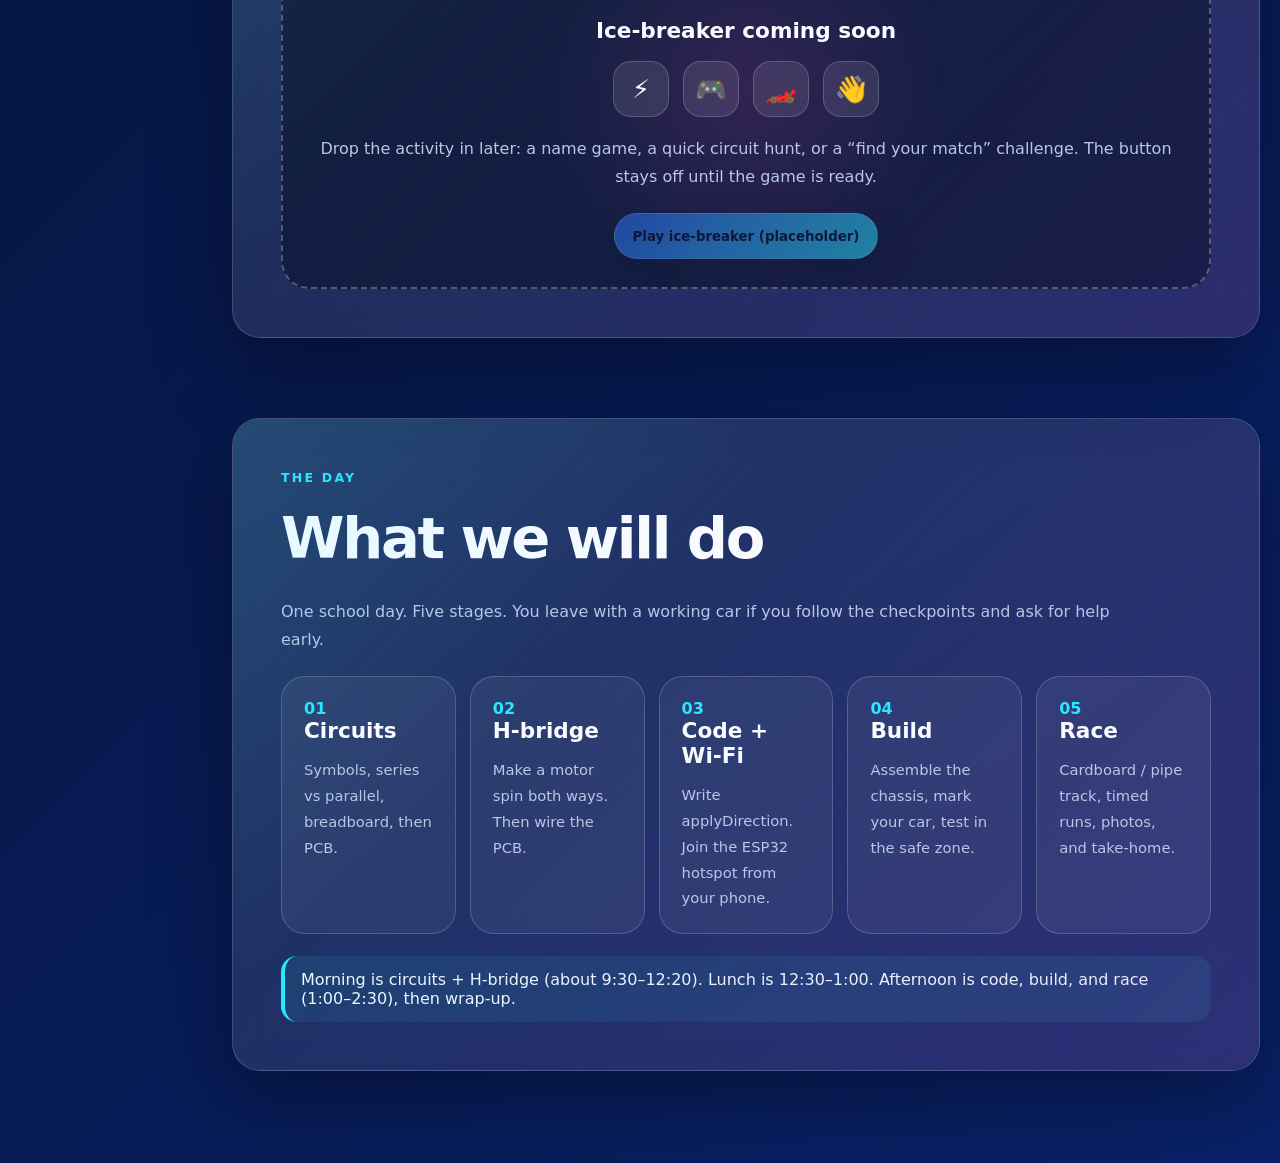
==== commit 94cb96ab: "Updated bootcamp website" ====
--- a/electro_bootcamp_website/index.html
+++ b/electro_bootcamp_website/index.html
@@ -190,7 +190,7 @@
         </figure>
         <figure>
           <img src="assets/electro-team.jpg" alt="ELECTRO team group photo" />
-          <figcaption>The crew</figcaption>
+          <figcaption>Previous bootcamp</figcaption>
         </figure>
         <figure>
           <img src="assets/electro-build.png" alt="Students building an electronics project together" />
--- a/electro_bootcamp_website/styles.css
+++ b/electro_bootcamp_website/styles.css
@@ -233,7 +233,8 @@
 .hb-sw-btn.on { background: linear-gradient(135deg, var(--green), var(--cyan)); color: #06143b; border-color: transparent; }
 .hb-sw-btn.on span { color: #12324a; }
 .motor-body { fill: #1a2445; stroke: #fff; stroke-width: 3; }
-.motor-letter { fill: #fff; font-size: 28px; font-weight: 900; text-anchor: middle; transform-box: fill-box; transform-origin: center; }
+.motor-letter { fill: #fff; font-size: 28px; font-weight: 900; text-anchor: middle; }
+#motorSymbol .motor-spin { transform-box: view-box; transform-origin: 195px 175px; }
 #hbridgeSvg { font-family: var(--font); }
 .motor-halo { fill: rgba(255,209,102,.08); opacity: 0; }
 .battery-flames { display: none; }
@@ -244,8 +245,8 @@
 #motorSymbol.forward .motor-halo, #motorSymbol.reverse .motor-halo { opacity: 1; }
 #motorSymbol.forward .motor-body { stroke: var(--green); filter: drop-shadow(0 0 10px var(--green)); }
 #motorSymbol.reverse .motor-body { stroke: var(--pink); filter: drop-shadow(0 0 10px var(--pink)); }
-#motorSymbol.forward .motor-letter { animation: hbSpinFw .7s linear infinite; transform-origin: 195px 175px; }
-#motorSymbol.reverse .motor-letter { animation: hbSpinRev .7s linear infinite; transform-origin: 195px 175px; }
+#motorSymbol.forward .motor-spin { animation: hbSpinFw .7s linear infinite; }
+#motorSymbol.reverse .motor-spin { animation: hbSpinRev .7s linear infinite; }
 #motorSymbol.brake .motor-body { stroke: var(--yellow); }
 #batterySymbol.short .bat-plate { stroke: #ff8a1f; filter: drop-shadow(0 0 10px #ff6a00); }
 #batterySymbol.short .battery-flames { display: block; }
@@ -314,7 +315,31 @@
 .card-grid.cols-2 { grid-template-columns: repeat(2, 1fr); }
 .card-grid.cols-3 { grid-template-columns: repeat(3, 1fr); }
 .card-grid.cols-4 { grid-template-columns: repeat(4, 1fr); }
-.split-lab { display: grid; grid-template-columns: 1.1fr .9fr; gap: 20px; }
+.split-lab { display: grid; grid-template-columns: 1.1fr .9fr; gap: 20px; align-items: start; }
+.hint-lesson {
+  padding: 24px;
+  border: 1px solid rgba(255, 209, 102, .55);
+  border-radius: var(--radius);
+  background: linear-gradient(145deg, rgba(255, 209, 102, .12), rgba(255, 74, 196, .06));
+  box-shadow: var(--shadow), 0 0 36px rgba(255, 209, 102, .16);
+}
+.hint-lesson .eyebrow { color: var(--yellow); }
+.hint-photo {
+  border-radius: 22px; overflow: hidden; min-height: 280px;
+  background: rgba(255,255,255,.06);
+}
+.hint-photo img {
+  width: 100%; min-height: 320px; max-height: 460px; object-fit: contain; display: block;
+  background: #1a1408;
+}
+.wiring-photo-card {
+  border: 1px solid var(--line); border-radius: var(--radius);
+  background: rgba(255,255,255,.07); overflow: hidden; min-height: 280px;
+}
+.wiring-photo-card img {
+  width: 100%; min-height: 320px; max-height: 460px; object-fit: contain; display: block;
+  background: #0b1228;
+}
 .info-card, .facilitator-card, .symbol-card, .step-tile, .pcb-card {
   padding: 22px; border: 1px solid var(--line); border-radius: 24px;
   background: rgba(255,255,255,.07); position: relative; overflow: hidden;
@@ -339,6 +364,8 @@
   border-radius: 18px; background: #f4f6fb; border: 1px solid var(--line);
 }
 .real-vs-diagram figcaption { margin-top: 8px; color: var(--muted); font-weight: 800; font-size: .88rem; }
+.lesson-section .bb-compare { grid-column: 1 / -1; margin-top: 8px; }
+.bb-compare img { height: min(320px, 46vw); }
 .facilitator-card { text-align: center; }
 .facilitator-card .role { color: var(--cyan); font-weight: 800; text-transform: uppercase; letter-spacing: .08em; font-size: .78rem; }
 .facilitator-scroller {
@@ -429,6 +456,11 @@
 .day-chip { padding: 8px 12px; border-radius: 999px; background: rgba(255,255,255,.08); border: 1px solid var(--line); color: #fff; font-weight: 800; font-size: .88rem; }
 
 .symbol-card { text-align: center; cursor: default; }
+.symbol-photo {
+  width: 100%; height: 112px; object-fit: contain; display: block;
+  margin: 0 auto 12px; padding: 8px; border-radius: 16px;
+  background: #fff; border: 1px solid var(--line);
+}
 .symbol-card svg { width: 88px; height: 64px; display: block; margin: 0 auto 10px; }
 .symbol-card .tag { color: var(--cyan); font-size: .78rem; font-weight: 900; letter-spacing: .08em; text-transform: uppercase; }
 
@@ -450,6 +482,7 @@
 .bm-card { overflow: visible; }
 #bmSvg { width: 100%; height: 250px; display: block; overflow: visible; font-family: var(--font); }
 #bmPathFw, #bmPathRev { fill: none; stroke: none; }
+#bmSvg:not(.bm-fwd):not(.bm-rev) .bm-charges,
 #bmSvg.bm-fwd .bm-charges.rev,
 #bmSvg.bm-rev .bm-charges.fw { opacity: 0; pointer-events: none; }
 .bm-battery { cursor: pointer; transform-box: view-box; transform-origin: 210px 200px; transition: transform .55s cubic-bezier(.4,.12,.2,1); }
@@ -507,37 +540,67 @@
 .lamp.removed .lamp-filament { stroke: #8b93a8; }
 
 .breadboard {
-  position: relative;
-  display: grid; grid-template-columns: repeat(10, 1fr); gap: 8px; padding: 18px;
-  background: #d4485a; border-radius: 20px; box-shadow: inset 0 0 0 6px #b53648;
-}
+  display: grid; gap: 12px; padding: 12px 12px 14px;
+  background: #efe7d8; border-radius: 20px;
+  box-shadow: inset 0 0 0 6px #d4c9b4, 0 8px 22px rgba(0,0,0,.2);
+}
+.bb-rail, .bb-bank {
+  display: grid; grid-template-columns: 16px repeat(10, minmax(0, 1fr)); gap: 5px;
+  position: relative; align-items: center;
+}
+.bb-rail {
+  padding: 7px 4px 8px;
+  border-radius: 12px;
+  background: rgba(255,255,255,.4);
+}
+.bb-rail.plus { box-shadow: inset 0 -2px 0 #e24b4b; }
+.bb-rail.minus { box-shadow: inset 0 -2px 0 #2e72ff; }
+.bb-rail-label { font-weight: 900; font-size: .95rem; text-align: center; line-height: 1; }
+.bb-rail.plus .bb-rail-label { color: #c62828; }
+.bb-rail.minus .bb-rail-label { color: #1565c0; }
+.bb-rail-trace {
+  position: absolute; left: 26px; right: 6px; top: 50%; height: 3px;
+  border-radius: 99px; background: rgba(20, 10, 16, .22);
+  pointer-events: none; transform: translateY(-50%);
+}
+.bb-rail.plus .bb-rail-trace.active { background: #ff5c7a; box-shadow: 0 0 8px #ff5c7a; }
+.bb-rail.minus .bb-rail-trace.active { background: var(--cyan); box-shadow: 0 0 8px var(--cyan); }
+.bb-spacer { display: block; }
+.bb-bank { overflow: hidden; padding: 2px 0; }
 .bb-traces {
-  position: absolute; inset: 18px; display: grid; grid-template-columns: repeat(10, 1fr); gap: 8px;
+  position: absolute; inset: 10px 0 10px 21px; display: grid; grid-template-columns: repeat(10, minmax(0, 1fr)); gap: 5px;
   pointer-events: none; z-index: 0;
 }
 .bb-trace {
-  width: 4px; justify-self: center; height: 100%; border-radius: 99px;
-  background: rgba(20, 10, 16, .42); box-shadow: inset 0 0 0 1px rgba(255,255,255,.08);
+  width: 3px; justify-self: center; height: 100%; border-radius: 99px;
+  background: rgba(20, 10, 16, .2);
   transition: .15s ease;
 }
 .bb-trace.active {
   background: var(--cyan);
   box-shadow: 0 0 10px rgba(40,232,255,.65);
 }
-.bb-hole { position: relative; z-index: 1; aspect-ratio: 1; border-radius: 50%; background: #1b1220; box-shadow: inset 0 2px 4px rgba(0,0,0,.45); cursor: pointer; transition: .15s ease; }
+.bb-gutter {
+  height: 12px; margin: 1px 0 1px 21px; border-radius: 8px;
+  background: #cfc4ae; box-shadow: inset 0 2px 4px rgba(0,0,0,.18);
+}
+.bb-hole {
+  position: relative; z-index: 1; aspect-ratio: 1; border-radius: 50%; border: 0; padding: 0;
+  background: #1b1220; box-shadow: inset 0 2px 4px rgba(0,0,0,.45); cursor: pointer; transition: .15s ease;
+}
 .bb-hole.linked { background: var(--cyan); box-shadow: 0 0 12px rgba(40,232,255,.7); }
 .bb-hole.same-row { background: #ffd166; box-shadow: 0 0 12px rgba(255,209,102,.55); }
 .bb-legend { display: flex; gap: 16px; flex-wrap: wrap; margin-top: 12px; color: var(--muted); font-weight: 800; }
 .bb-legend i { display: inline-block; width: 12px; height: 12px; border-radius: 50%; margin-right: 6px; }
 .bb-legend .cyan { background: var(--cyan); } .bb-legend .gold { background: var(--yellow); }
+.bb-legend .red { background: #ff5c7a; } .bb-legend .blue { background: #2e72ff; }
 
 .pcb-visual {
-  min-height: 220px; border-radius: 22px; position: relative; overflow: hidden;
-  background: linear-gradient(145deg, #0d6b46, #084830);
-  border: 1px solid rgba(255,255,255,.16);
-}
-.pcb-trace { position: absolute; height: 8px; border-radius: 99px; background: #d4a54f; box-shadow: 0 0 10px rgba(212,165,79,.4); }
-.pcb-pad { position: absolute; width: 18px; height: 18px; border-radius: 50%; background: #e7c36a; }
+  margin: 0; min-height: 220px; border-radius: 22px; overflow: hidden;
+  background: #07120c; border: 1px solid rgba(255,255,255,.16);
+}
+.pcb-visual img { width: 100%; height: 100%; min-height: 280px; object-fit: contain; display: block; background: #07120c; }
+.pcb-visual figcaption { padding: 10px 14px 14px; color: var(--muted); font-weight: 800; font-size: .9rem; }
 
 .pin-quiz { display: grid; gap: 12px; }
 .pin-row-q { display: grid; grid-template-columns: 1.2fr 1fr 1fr; gap: 10px; align-items: center; padding: 12px; border-radius: 16px; background: rgba(255,255,255,.06); }
@@ -547,6 +610,23 @@
 .code-editor header { padding: 12px 16px; border-bottom: 1px solid var(--line); color: var(--muted); font-weight: 800; }
 .code-editor pre { margin: 0; padding: 18px; overflow: auto; color: #d6e6ff; font-family: ui-monospace, SFMono-Regular, Menlo, Consolas, monospace; font-size: .92rem; line-height: 1.7; }
 .code-editor .kw { color: #ff7ad9; } .code-editor .fn { color: #7ee0ff; } .code-editor .num { color: #ffd166; } .code-editor .cm { color: #7f8fb5; }
+.syntax-line {
+  margin: 0 0 16px; padding: 16px 18px; border-radius: 16px;
+  background: #0b1228; border: 1px solid var(--line);
+  font-family: ui-monospace, SFMono-Regular, Menlo, Consolas, monospace;
+  font-size: clamp(1rem, 2.4vw, 1.25rem); font-weight: 800; color: #d6e6ff;
+}
+.syntax-line .kw { color: #ff7ad9; }
+.syntax-line .fn { color: #7ee0ff; }
+.syntax-line .num { color: #ffd166; }
+.syntax-parts { display: grid; grid-template-columns: 1fr 1fr; gap: 10px; }
+.syntax-parts article { padding: 12px 14px; border-radius: 14px; background: rgba(255,255,255,.06); }
+.syntax-parts strong { color: #fff; }
+.syntax-parts p { margin: 6px 0 0; }
+.lesson-copy code {
+  padding: 2px 7px; border-radius: 8px; background: rgba(255,255,255,.1);
+  color: #fff; font-family: ui-monospace, SFMono-Regular, Menlo, Consolas, monospace;
+}
 
 .wifi-phone {
   min-height: 280px; border-radius: 32px; padding: 18px; background: #10182f; border: 3px solid rgba(255,255,255,.2);
@@ -555,6 +635,16 @@
 .wifi-phone .notch { width: 86px; height: 10px; border-radius: 99px; background: #000; margin: 0 auto 14px; }
 .wifi-row { display: flex; justify-content: space-between; align-items: center; padding: 12px 14px; border-radius: 14px; background: rgba(255,255,255,.07); margin-bottom: 8px; }
 .wifi-row.active { background: rgba(57,229,140,.16); border: 1px solid rgba(57,229,140,.4); }
+.wifi-step-photo {
+  border-radius: 22px; overflow: hidden; background: #0b1228;
+}
+.wifi-step-photo img {
+  width: 100%; max-height: 460px; object-fit: contain; display: block;
+}
+.step-body p { margin: 0 0 12px; }
+.step-body p:last-child { margin-bottom: 0; }
+.build-steps { margin: 0; padding-left: 1.2rem; color: var(--muted); line-height: 1.75; }
+.build-steps li { margin: 10px 0; }
 
 .build-stage { min-height: 260px; border-radius: 24px; padding: 20px; background: rgba(6,12,31,.5); display: grid; place-items: center; }
 .mini-car { width: 210px; height: 120px; position: relative; }
@@ -820,7 +910,7 @@
   .timeline { grid-template-columns: repeat(2, 1fr); }
   .worksheet-preview { position: static; max-height: none; }
   .slide-preview-wrap { position: static; }
-  .pin-row-q { grid-template-columns: 1fr; }
+  .pin-row-q, .syntax-parts { grid-template-columns: 1fr; }
   .facilitator-scroller { grid-auto-columns: calc((100% - 16px) / 2); }
 }
 @media (max-width: 680px) {
@@ -829,6 +919,8 @@
   .electro-photos { grid-template-columns: 1fr; }
   .electro-photos img { height: 220px; }
   .real-vs-diagram { grid-template-columns: 1fr; }
+  .bb-rail, .bb-bank { gap: 4px; }
+  .bb-gutter { margin-left: 18px; }
   .section-full { padding-top: 24px; }
   .timeline, .slide-strip, .fill-grid, .card-grid.cols-2, .card-grid.cols-3, .card-grid.cols-4, .takehome, .electro-intro { grid-template-columns: 1fr; }
   .microbit.big { width: 300px; height: 220px; }
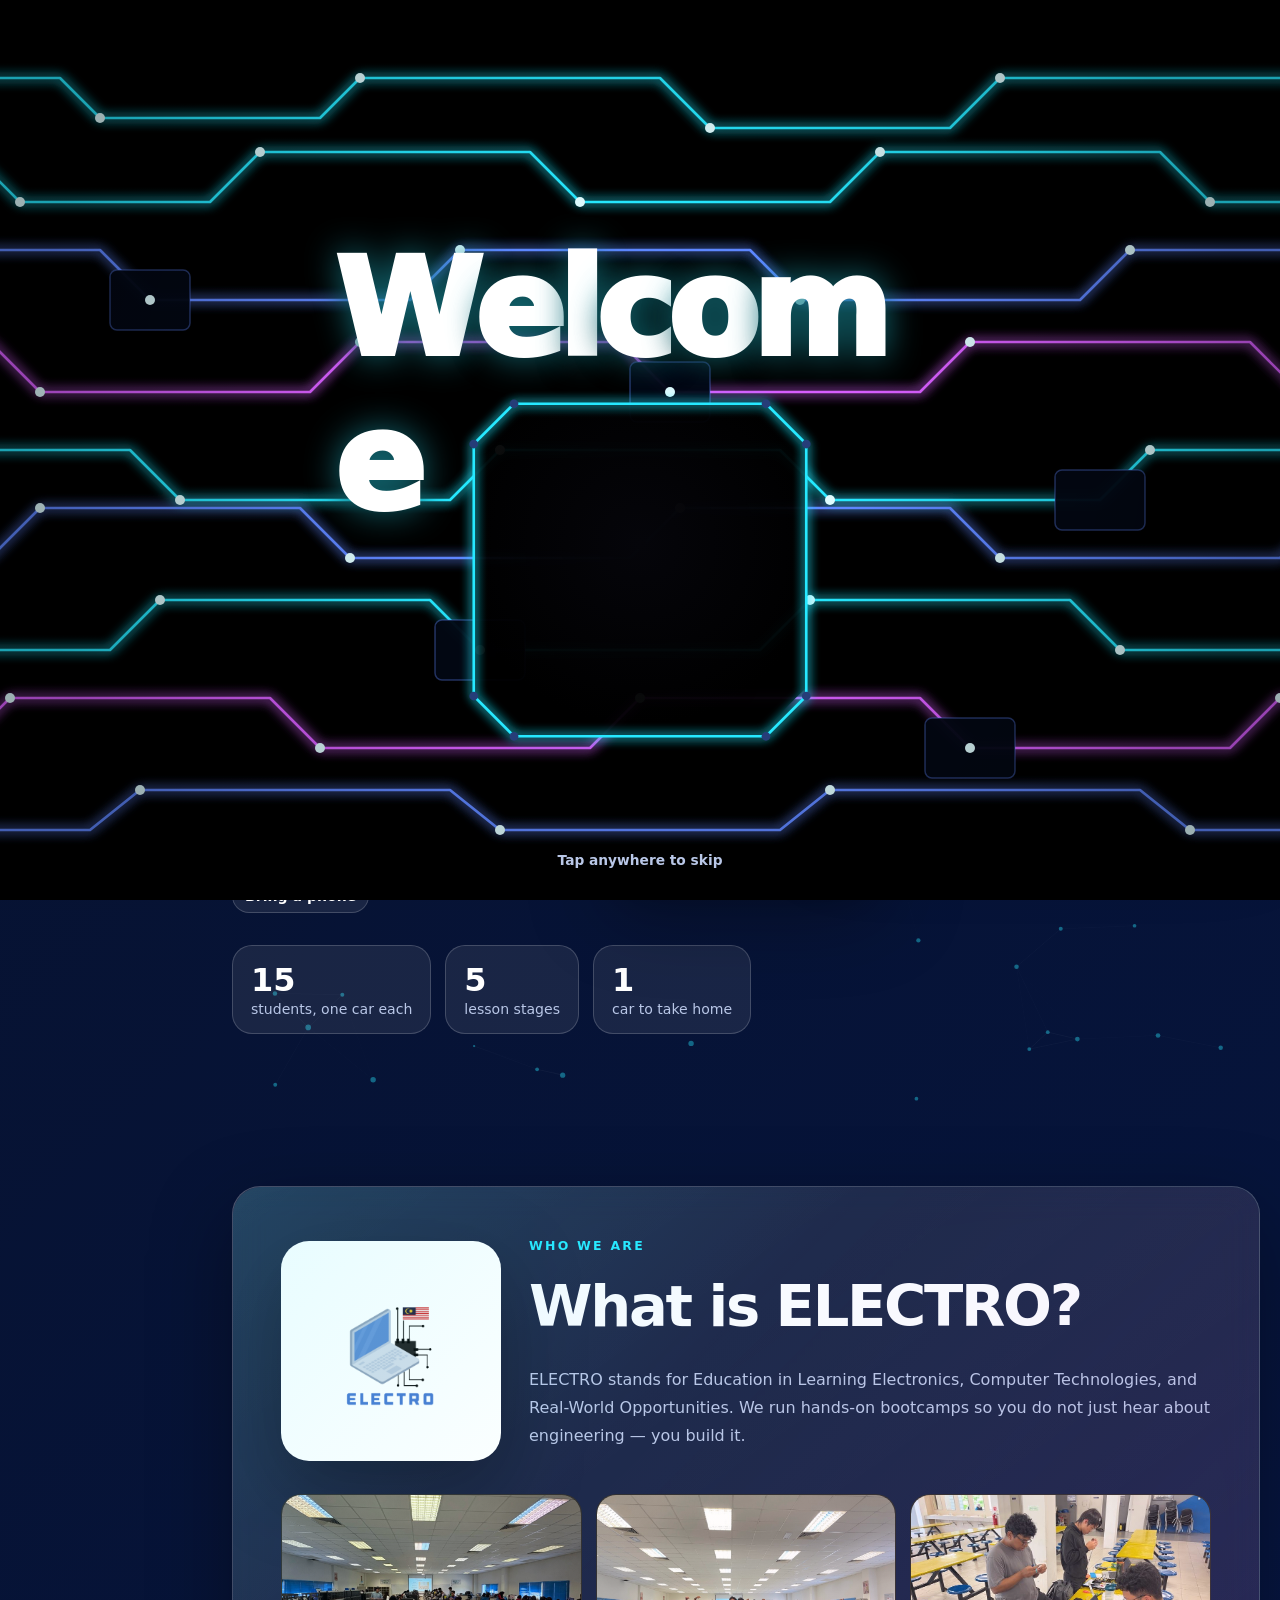
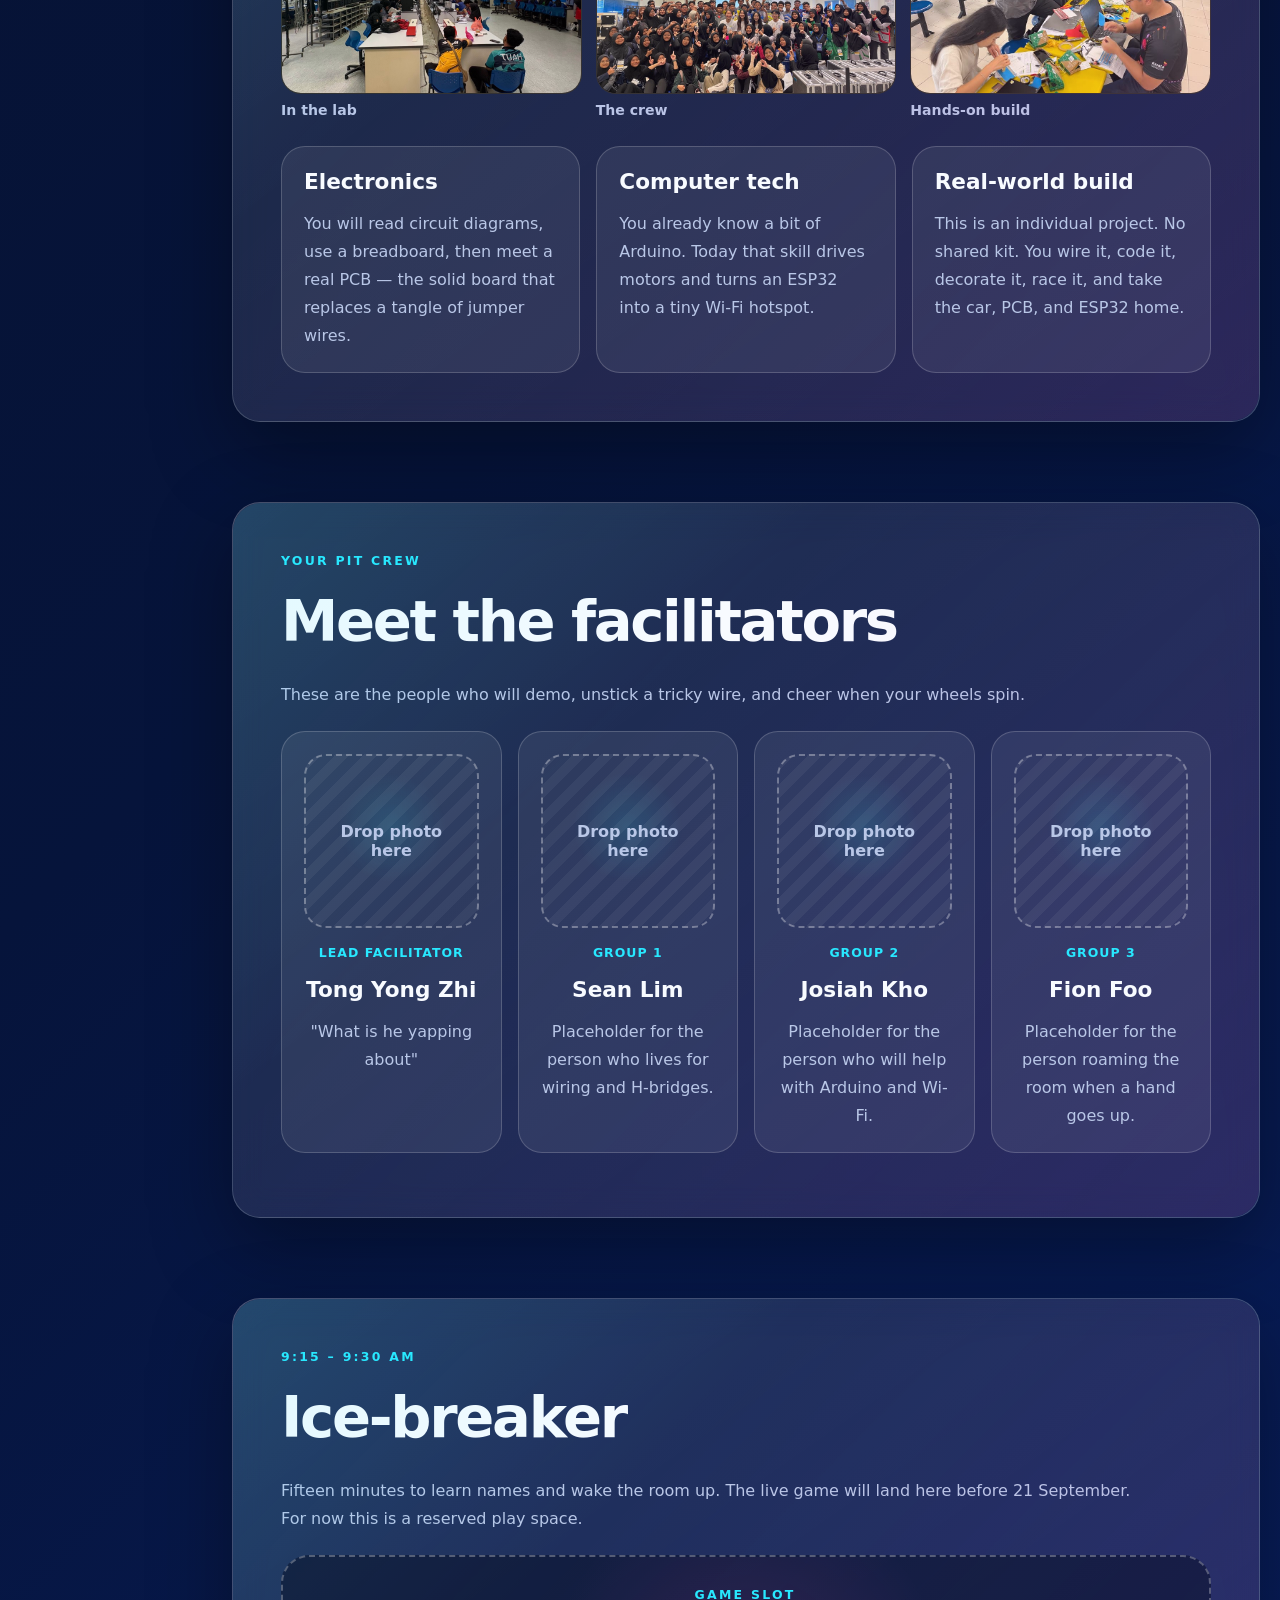
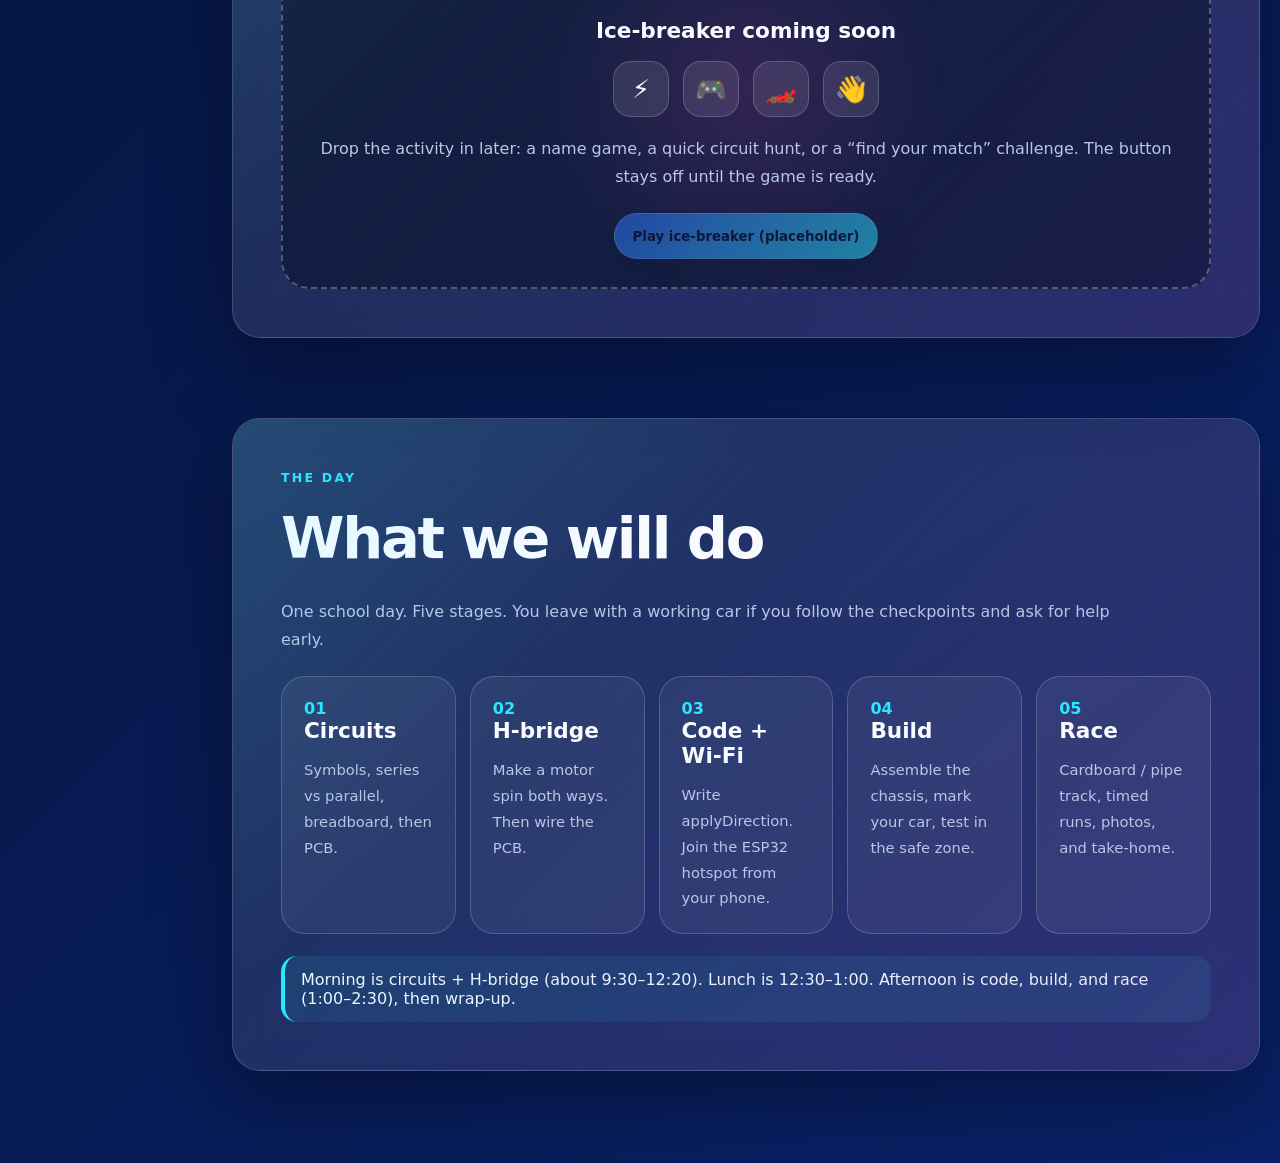
==== commit d9954b85: "Update bootcamp date, student count, static logos, and circuit photo. Co-authored-by: Cursor <cursor" ====
--- a/electro_bootcamp_website/index.html
+++ b/electro_bootcamp_website/index.html
@@ -134,7 +134,7 @@
     <canvas id="particleCanvas" class="particle-canvas" aria-hidden="true"></canvas>
     <div class="hero-grid">
       <div class="hero-copy reveal">
-        <p class="eyebrow">ELECTRO x Sri KDU · 21 / 22 September 2026</p>
+        <p class="eyebrow">ELECTRO x Sri KDU · 21st September 2026</p>
         <h1>Today you build a <span>Wi-Fi race car</span></h1>
         <p class="hero-lead">Welcome Form 1–3 engineers. This is your one-day mission: learn circuits, drive a motor both ways, program an ESP32, then race the car you get to take home.</p>
         <div class="hero-actions">
@@ -149,7 +149,7 @@
           <span class="day-chip">Bring a phone</span>
         </div>
         <div class="stat-row" aria-label="Bootcamp overview">
-          <div><strong>28</strong><span>students, one car each</span></div>
+          <div><strong>15</strong><span>students, one car each</span></div>
           <div><strong>5</strong><span>lesson stages</span></div>
           <div><strong>1</strong><span>car to take home</span></div>
         </div>
@@ -190,7 +190,7 @@
         </figure>
         <figure>
           <img src="assets/electro-team.jpg" alt="ELECTRO team group photo" />
-          <figcaption>Previous bootcamp</figcaption>
+          <figcaption>The crew</figcaption>
         </figure>
         <figure>
           <img src="assets/electro-build.png" alt="Students building an electronics project together" />
--- a/electro_bootcamp_website/styles.css
+++ b/electro_bootcamp_website/styles.css
@@ -65,7 +65,7 @@
 }
 .side-nav a:hover, .side-nav a.active, .nav-button:hover { color: #fff; background: rgba(255,255,255,.12); transform: translateX(3px); }
 .brand-pill { font-weight: 900; color: white !important; background: transparent !important; padding: 0 0 10px !important; }
-.brand-logo { width: 100%; border-radius: 18px; display: block; background: #000; border: 1px solid var(--line); }
+.brand-logo { width: 100%; border-radius: 18px; display: block; background: #fff; border: 1px solid var(--line); }
 .brand-icon { margin-right: 6px; color: var(--cyan); }
 
 main, header { position: relative; z-index: 2; }
@@ -364,6 +364,12 @@
   border-radius: 18px; background: #f4f6fb; border: 1px solid var(--line);
 }
 .real-vs-diagram figcaption { margin-top: 8px; color: var(--muted); font-weight: 800; font-size: .88rem; }
+.why-meme { grid-column: 1 / -1; margin: 4px 0 0; }
+.why-meme img {
+  width: 100%; max-height: 560px; object-fit: contain; display: block;
+  border-radius: 22px; background: #fff; border: 1px solid var(--line);
+}
+.why-meme figcaption { margin-top: 10px; color: var(--muted); font-weight: 800; font-size: .92rem; }
 .lesson-section .bb-compare { grid-column: 1 / -1; margin-top: 8px; }
 .bb-compare img { height: min(320px, 46vw); }
 .facilitator-card { text-align: center; }
@@ -540,60 +546,29 @@
 .lamp.removed .lamp-filament { stroke: #8b93a8; }
 
 .breadboard {
-  display: grid; gap: 12px; padding: 12px 12px 14px;
-  background: #efe7d8; border-radius: 20px;
-  box-shadow: inset 0 0 0 6px #d4c9b4, 0 8px 22px rgba(0,0,0,.2);
-}
-.bb-rail, .bb-bank {
-  display: grid; grid-template-columns: 16px repeat(10, minmax(0, 1fr)); gap: 5px;
-  position: relative; align-items: center;
-}
-.bb-rail {
-  padding: 7px 4px 8px;
-  border-radius: 12px;
-  background: rgba(255,255,255,.4);
-}
-.bb-rail.plus { box-shadow: inset 0 -2px 0 #e24b4b; }
-.bb-rail.minus { box-shadow: inset 0 -2px 0 #2e72ff; }
-.bb-rail-label { font-weight: 900; font-size: .95rem; text-align: center; line-height: 1; }
-.bb-rail.plus .bb-rail-label { color: #c62828; }
-.bb-rail.minus .bb-rail-label { color: #1565c0; }
-.bb-rail-trace {
-  position: absolute; left: 26px; right: 6px; top: 50%; height: 3px;
-  border-radius: 99px; background: rgba(20, 10, 16, .22);
-  pointer-events: none; transform: translateY(-50%);
-}
-.bb-rail.plus .bb-rail-trace.active { background: #ff5c7a; box-shadow: 0 0 8px #ff5c7a; }
-.bb-rail.minus .bb-rail-trace.active { background: var(--cyan); box-shadow: 0 0 8px var(--cyan); }
-.bb-spacer { display: block; }
-.bb-bank { overflow: hidden; padding: 2px 0; }
+  position: relative;
+  display: grid; grid-template-columns: repeat(10, 1fr); gap: 8px; padding: 18px;
+  background: #d4485a; border-radius: 20px; box-shadow: inset 0 0 0 6px #b53648;
+}
 .bb-traces {
-  position: absolute; inset: 10px 0 10px 21px; display: grid; grid-template-columns: repeat(10, minmax(0, 1fr)); gap: 5px;
+  position: absolute; inset: 18px; display: grid; grid-template-columns: repeat(10, 1fr); gap: 8px;
   pointer-events: none; z-index: 0;
 }
 .bb-trace {
-  width: 3px; justify-self: center; height: 100%; border-radius: 99px;
-  background: rgba(20, 10, 16, .2);
+  width: 4px; justify-self: center; height: 100%; border-radius: 99px;
+  background: rgba(20, 10, 16, .42); box-shadow: inset 0 0 0 1px rgba(255,255,255,.08);
   transition: .15s ease;
 }
 .bb-trace.active {
   background: var(--cyan);
   box-shadow: 0 0 10px rgba(40,232,255,.65);
 }
-.bb-gutter {
-  height: 12px; margin: 1px 0 1px 21px; border-radius: 8px;
-  background: #cfc4ae; box-shadow: inset 0 2px 4px rgba(0,0,0,.18);
-}
-.bb-hole {
-  position: relative; z-index: 1; aspect-ratio: 1; border-radius: 50%; border: 0; padding: 0;
-  background: #1b1220; box-shadow: inset 0 2px 4px rgba(0,0,0,.45); cursor: pointer; transition: .15s ease;
-}
+.bb-hole { position: relative; z-index: 1; aspect-ratio: 1; border-radius: 50%; background: #1b1220; box-shadow: inset 0 2px 4px rgba(0,0,0,.45); cursor: pointer; transition: .15s ease; }
 .bb-hole.linked { background: var(--cyan); box-shadow: 0 0 12px rgba(40,232,255,.7); }
 .bb-hole.same-row { background: #ffd166; box-shadow: 0 0 12px rgba(255,209,102,.55); }
 .bb-legend { display: flex; gap: 16px; flex-wrap: wrap; margin-top: 12px; color: var(--muted); font-weight: 800; }
 .bb-legend i { display: inline-block; width: 12px; height: 12px; border-radius: 50%; margin-right: 6px; }
 .bb-legend .cyan { background: var(--cyan); } .bb-legend .gold { background: var(--yellow); }
-.bb-legend .red { background: #ff5c7a; } .bb-legend .blue { background: #2e72ff; }
 
 .pcb-visual {
   margin: 0; min-height: 220px; border-radius: 22px; overflow: hidden;
@@ -683,7 +658,7 @@
   display: grid; grid-template-columns: 220px 1fr; gap: 28px; align-items: center; margin-bottom: 28px;
 }
 .electro-logo-card {
-  margin: 0; padding: 14px; border-radius: 28px; background: #050505;
+  margin: 0; padding: 14px; border-radius: 28px; background: #fff;
   border: 1px solid var(--line); box-shadow: var(--shadow);
 }
 .electro-logo-card img { width: 100%; display: block; border-radius: 18px; }
@@ -919,8 +894,6 @@
   .electro-photos { grid-template-columns: 1fr; }
   .electro-photos img { height: 220px; }
   .real-vs-diagram { grid-template-columns: 1fr; }
-  .bb-rail, .bb-bank { gap: 4px; }
-  .bb-gutter { margin-left: 18px; }
   .section-full { padding-top: 24px; }
   .timeline, .slide-strip, .fill-grid, .card-grid.cols-2, .card-grid.cols-3, .card-grid.cols-4, .takehome, .electro-intro { grid-template-columns: 1fr; }
   .microbit.big { width: 300px; height: 220px; }
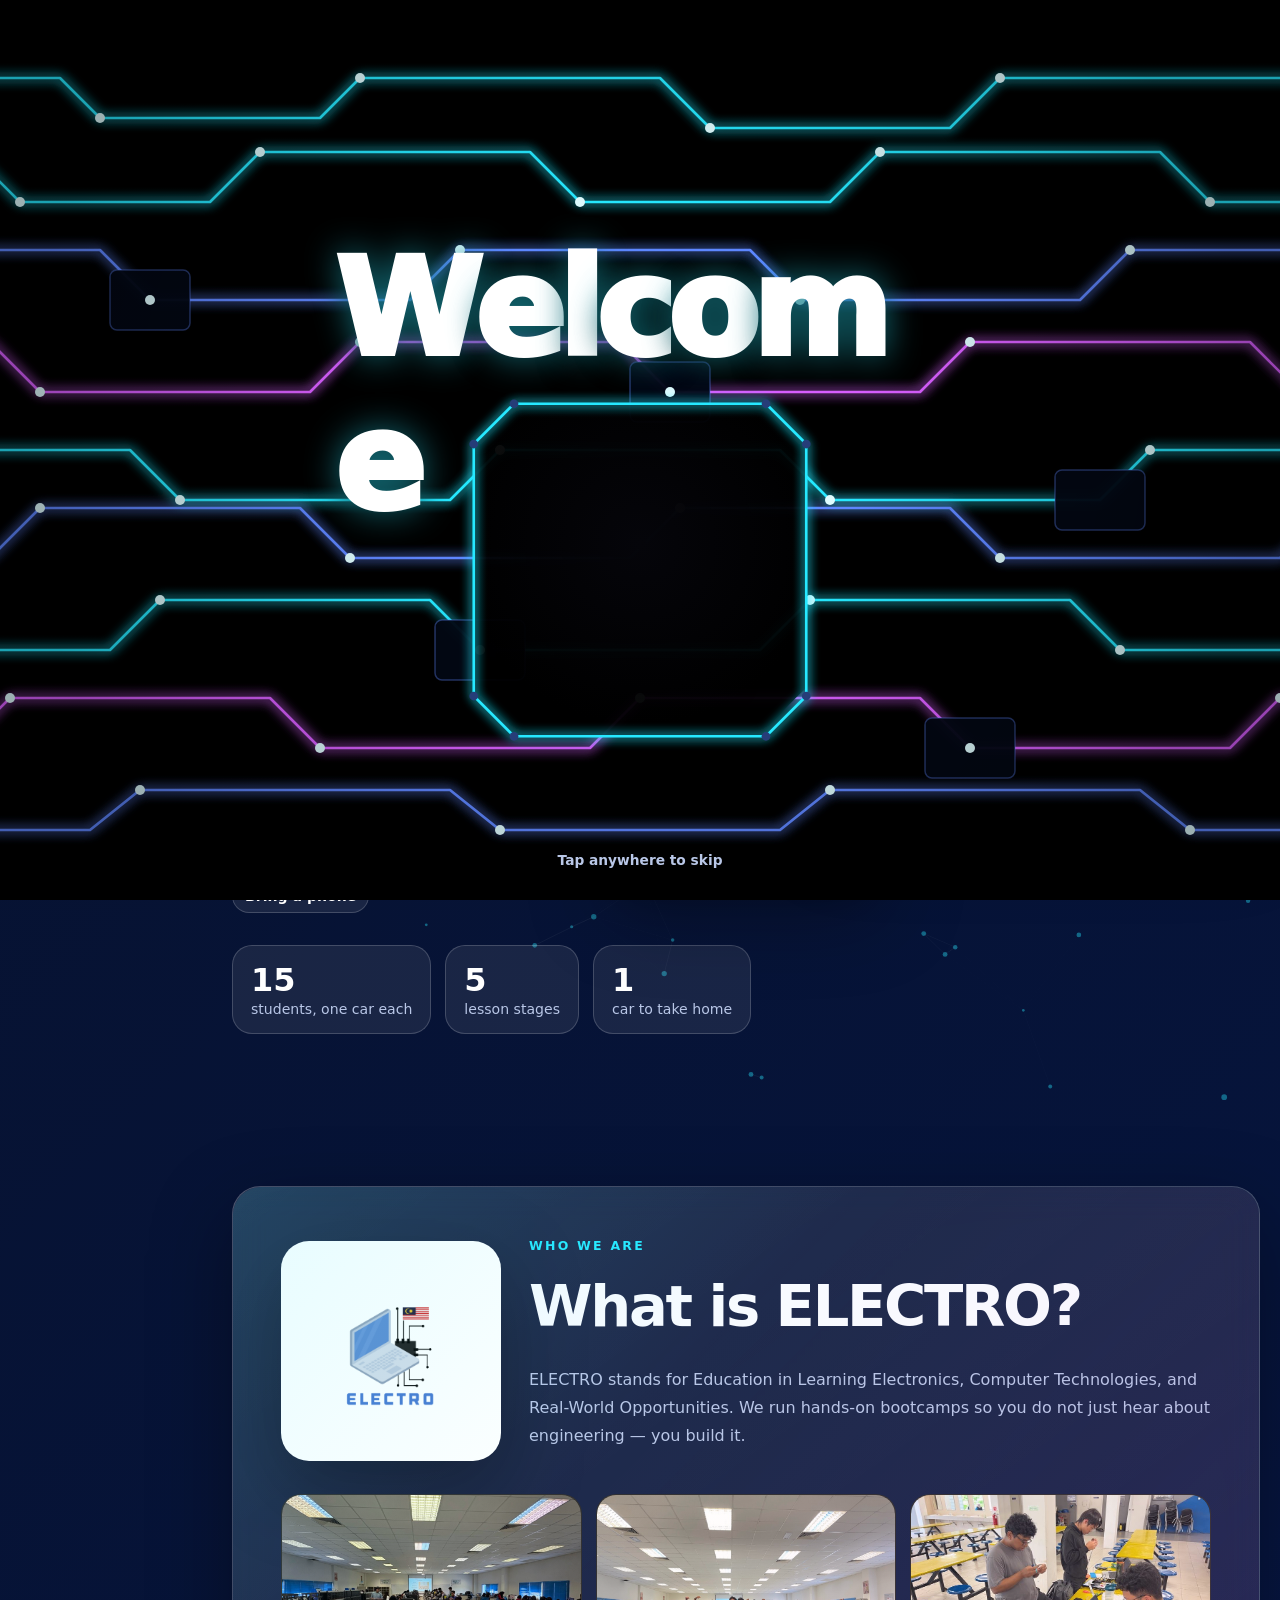
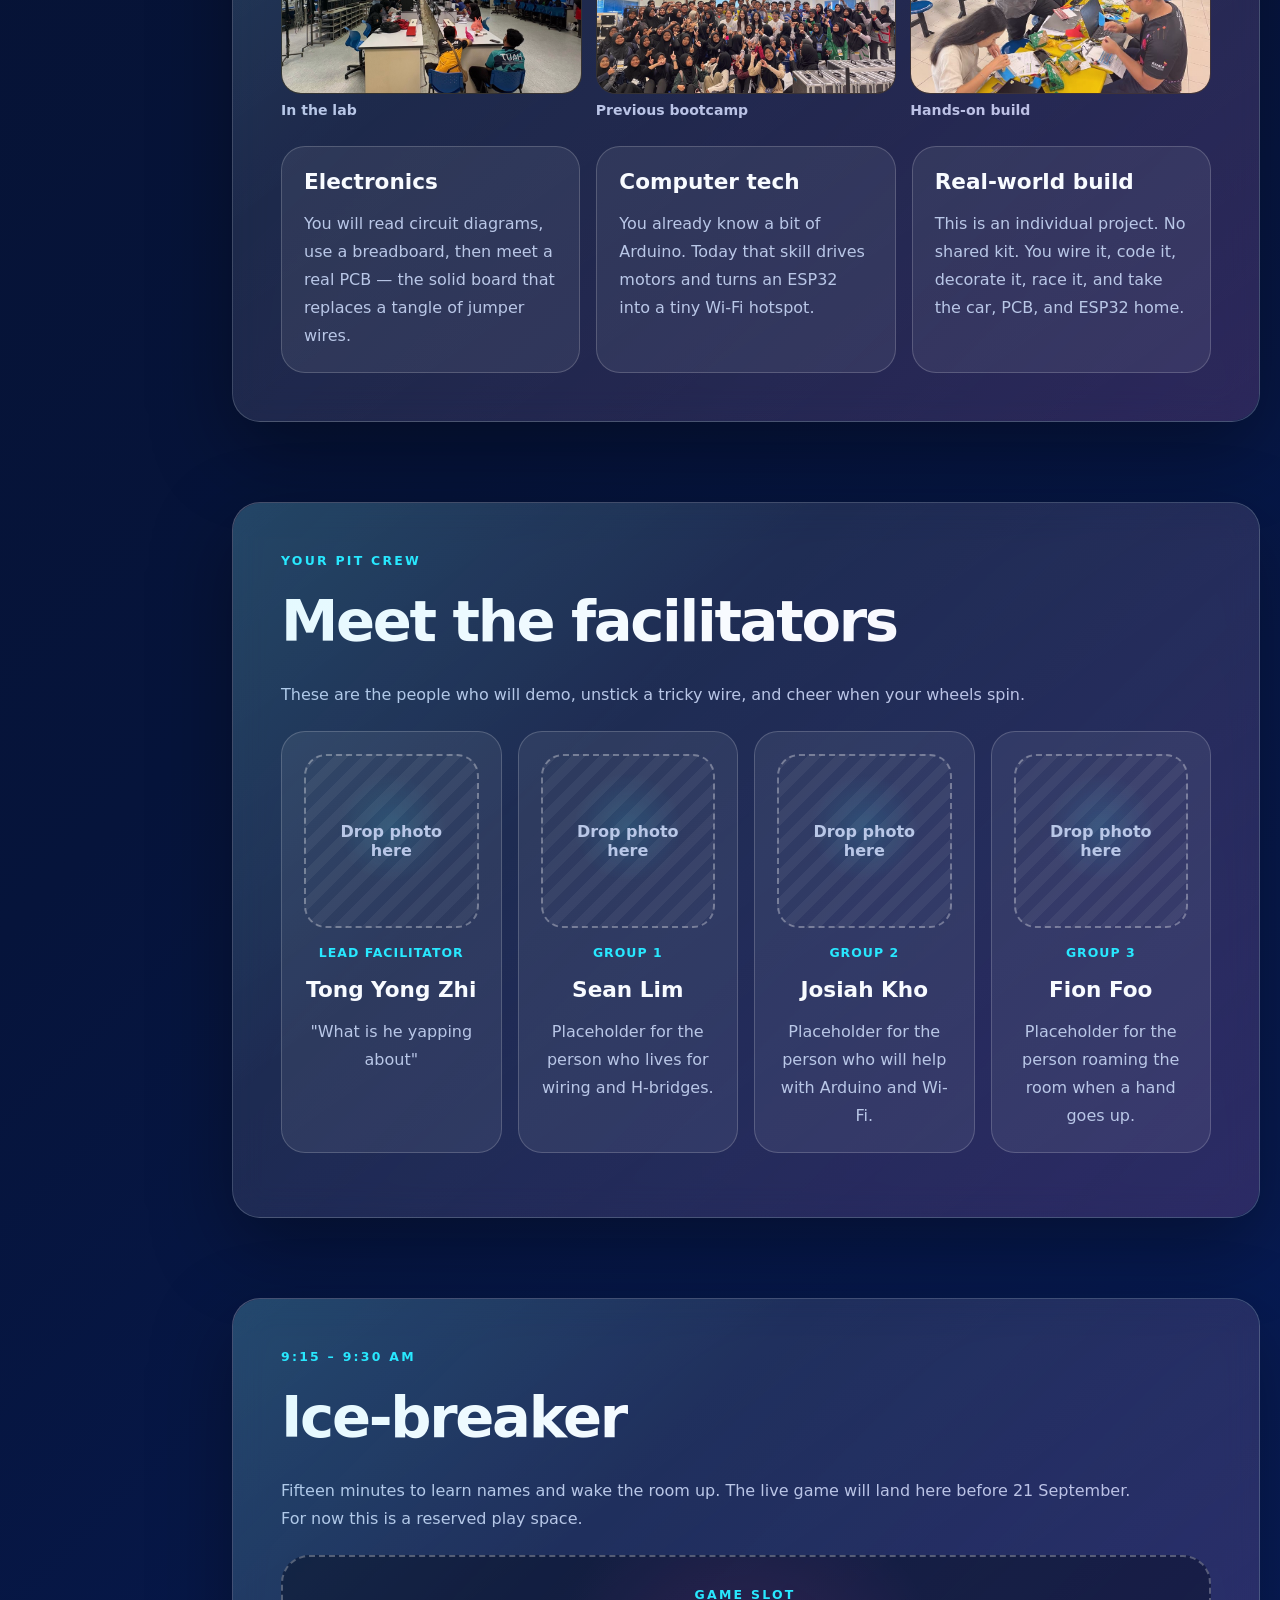
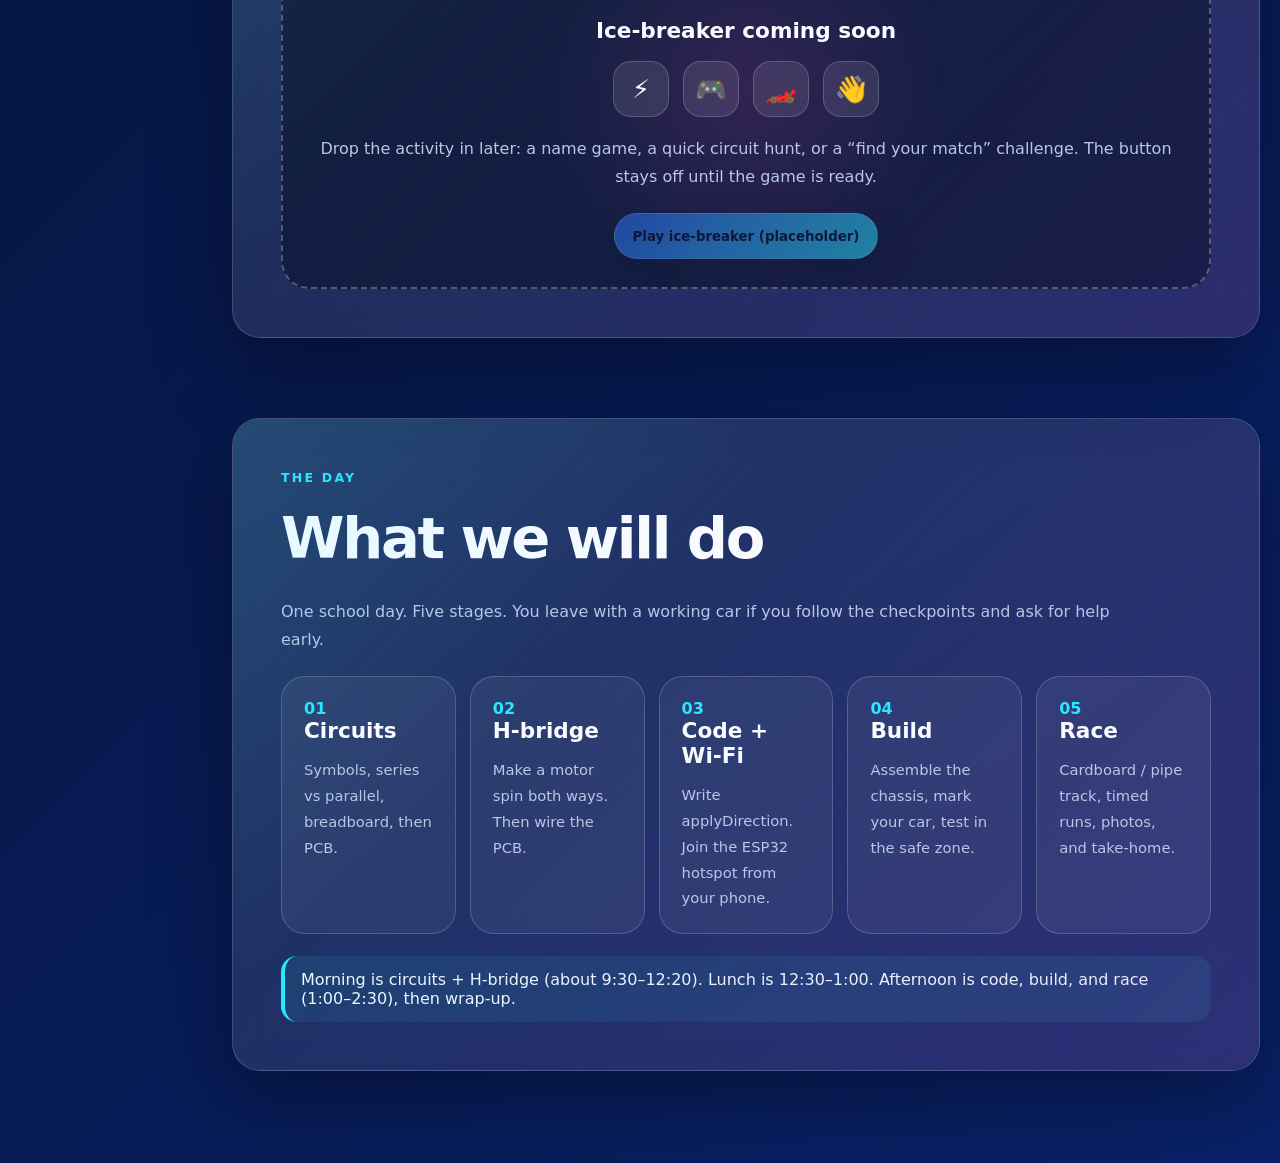
==== commit 2b57615c: "Merge branch 'main' of https://github.com/yongzhitong/electro-bootcamp-interactive-website" ====
--- a/electro_bootcamp_website/index.html
+++ b/electro_bootcamp_website/index.html
@@ -190,7 +190,7 @@
         </figure>
         <figure>
           <img src="assets/electro-team.jpg" alt="ELECTRO team group photo" />
-          <figcaption>The crew</figcaption>
+          <figcaption>Previous bootcamp</figcaption>
         </figure>
         <figure>
           <img src="assets/electro-build.png" alt="Students building an electronics project together" />
--- a/electro_bootcamp_website/styles.css
+++ b/electro_bootcamp_website/styles.css
@@ -546,29 +546,60 @@
 .lamp.removed .lamp-filament { stroke: #8b93a8; }
 
 .breadboard {
-  position: relative;
-  display: grid; grid-template-columns: repeat(10, 1fr); gap: 8px; padding: 18px;
-  background: #d4485a; border-radius: 20px; box-shadow: inset 0 0 0 6px #b53648;
-}
+  display: grid; gap: 12px; padding: 12px 12px 14px;
+  background: #efe7d8; border-radius: 20px;
+  box-shadow: inset 0 0 0 6px #d4c9b4, 0 8px 22px rgba(0,0,0,.2);
+}
+.bb-rail, .bb-bank {
+  display: grid; grid-template-columns: 16px repeat(10, minmax(0, 1fr)); gap: 5px;
+  position: relative; align-items: center;
+}
+.bb-rail {
+  padding: 7px 4px 8px;
+  border-radius: 12px;
+  background: rgba(255,255,255,.4);
+}
+.bb-rail.plus { box-shadow: inset 0 -2px 0 #e24b4b; }
+.bb-rail.minus { box-shadow: inset 0 -2px 0 #2e72ff; }
+.bb-rail-label { font-weight: 900; font-size: .95rem; text-align: center; line-height: 1; }
+.bb-rail.plus .bb-rail-label { color: #c62828; }
+.bb-rail.minus .bb-rail-label { color: #1565c0; }
+.bb-rail-trace {
+  position: absolute; left: 26px; right: 6px; top: 50%; height: 3px;
+  border-radius: 99px; background: rgba(20, 10, 16, .22);
+  pointer-events: none; transform: translateY(-50%);
+}
+.bb-rail.plus .bb-rail-trace.active { background: #ff5c7a; box-shadow: 0 0 8px #ff5c7a; }
+.bb-rail.minus .bb-rail-trace.active { background: var(--cyan); box-shadow: 0 0 8px var(--cyan); }
+.bb-spacer { display: block; }
+.bb-bank { overflow: hidden; padding: 2px 0; }
 .bb-traces {
-  position: absolute; inset: 18px; display: grid; grid-template-columns: repeat(10, 1fr); gap: 8px;
+  position: absolute; inset: 10px 0 10px 21px; display: grid; grid-template-columns: repeat(10, minmax(0, 1fr)); gap: 5px;
   pointer-events: none; z-index: 0;
 }
 .bb-trace {
-  width: 4px; justify-self: center; height: 100%; border-radius: 99px;
-  background: rgba(20, 10, 16, .42); box-shadow: inset 0 0 0 1px rgba(255,255,255,.08);
+  width: 3px; justify-self: center; height: 100%; border-radius: 99px;
+  background: rgba(20, 10, 16, .2);
   transition: .15s ease;
 }
 .bb-trace.active {
   background: var(--cyan);
   box-shadow: 0 0 10px rgba(40,232,255,.65);
 }
-.bb-hole { position: relative; z-index: 1; aspect-ratio: 1; border-radius: 50%; background: #1b1220; box-shadow: inset 0 2px 4px rgba(0,0,0,.45); cursor: pointer; transition: .15s ease; }
+.bb-gutter {
+  height: 12px; margin: 1px 0 1px 21px; border-radius: 8px;
+  background: #cfc4ae; box-shadow: inset 0 2px 4px rgba(0,0,0,.18);
+}
+.bb-hole {
+  position: relative; z-index: 1; aspect-ratio: 1; border-radius: 50%; border: 0; padding: 0;
+  background: #1b1220; box-shadow: inset 0 2px 4px rgba(0,0,0,.45); cursor: pointer; transition: .15s ease;
+}
 .bb-hole.linked { background: var(--cyan); box-shadow: 0 0 12px rgba(40,232,255,.7); }
 .bb-hole.same-row { background: #ffd166; box-shadow: 0 0 12px rgba(255,209,102,.55); }
 .bb-legend { display: flex; gap: 16px; flex-wrap: wrap; margin-top: 12px; color: var(--muted); font-weight: 800; }
 .bb-legend i { display: inline-block; width: 12px; height: 12px; border-radius: 50%; margin-right: 6px; }
 .bb-legend .cyan { background: var(--cyan); } .bb-legend .gold { background: var(--yellow); }
+.bb-legend .red { background: #ff5c7a; } .bb-legend .blue { background: #2e72ff; }
 
 .pcb-visual {
   margin: 0; min-height: 220px; border-radius: 22px; overflow: hidden;
@@ -894,6 +925,8 @@
   .electro-photos { grid-template-columns: 1fr; }
   .electro-photos img { height: 220px; }
   .real-vs-diagram { grid-template-columns: 1fr; }
+  .bb-rail, .bb-bank { gap: 4px; }
+  .bb-gutter { margin-left: 18px; }
   .section-full { padding-top: 24px; }
   .timeline, .slide-strip, .fill-grid, .card-grid.cols-2, .card-grid.cols-3, .card-grid.cols-4, .takehome, .electro-intro { grid-template-columns: 1fr; }
   .microbit.big { width: 300px; height: 220px; }
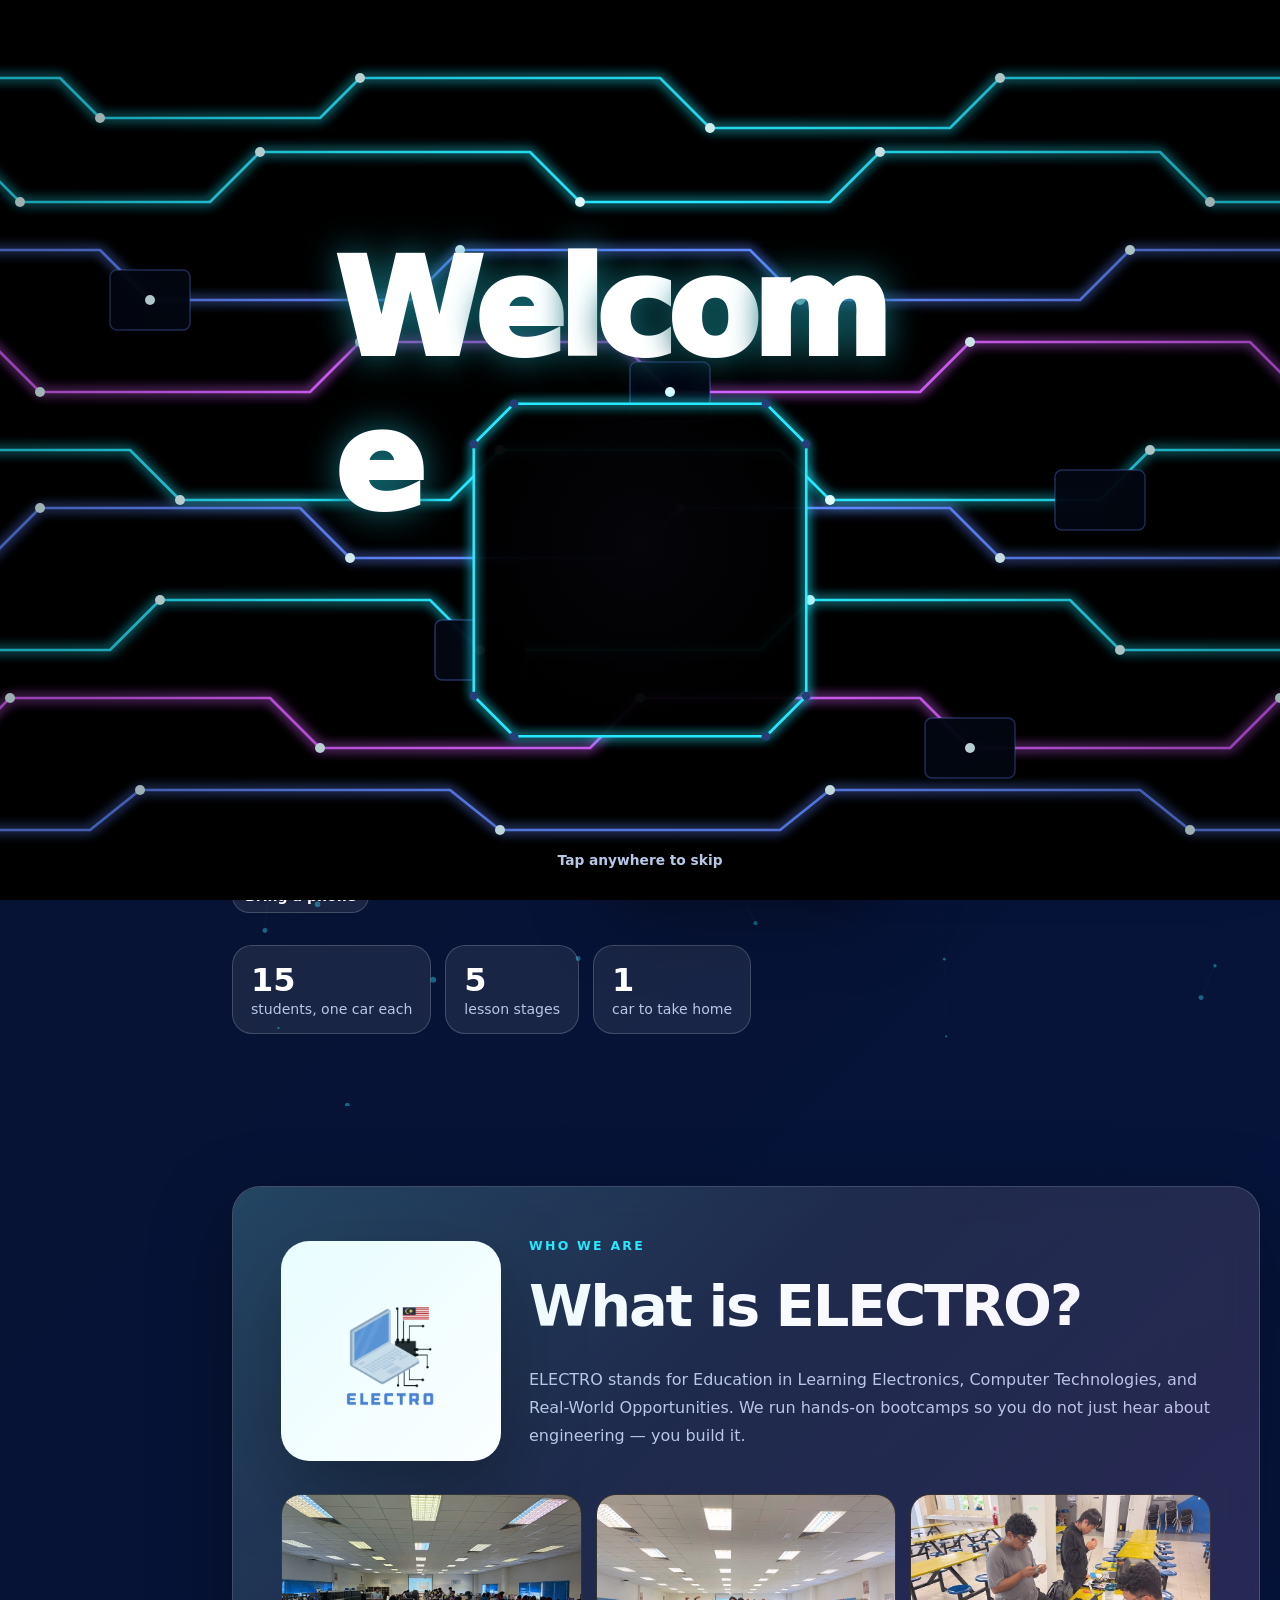
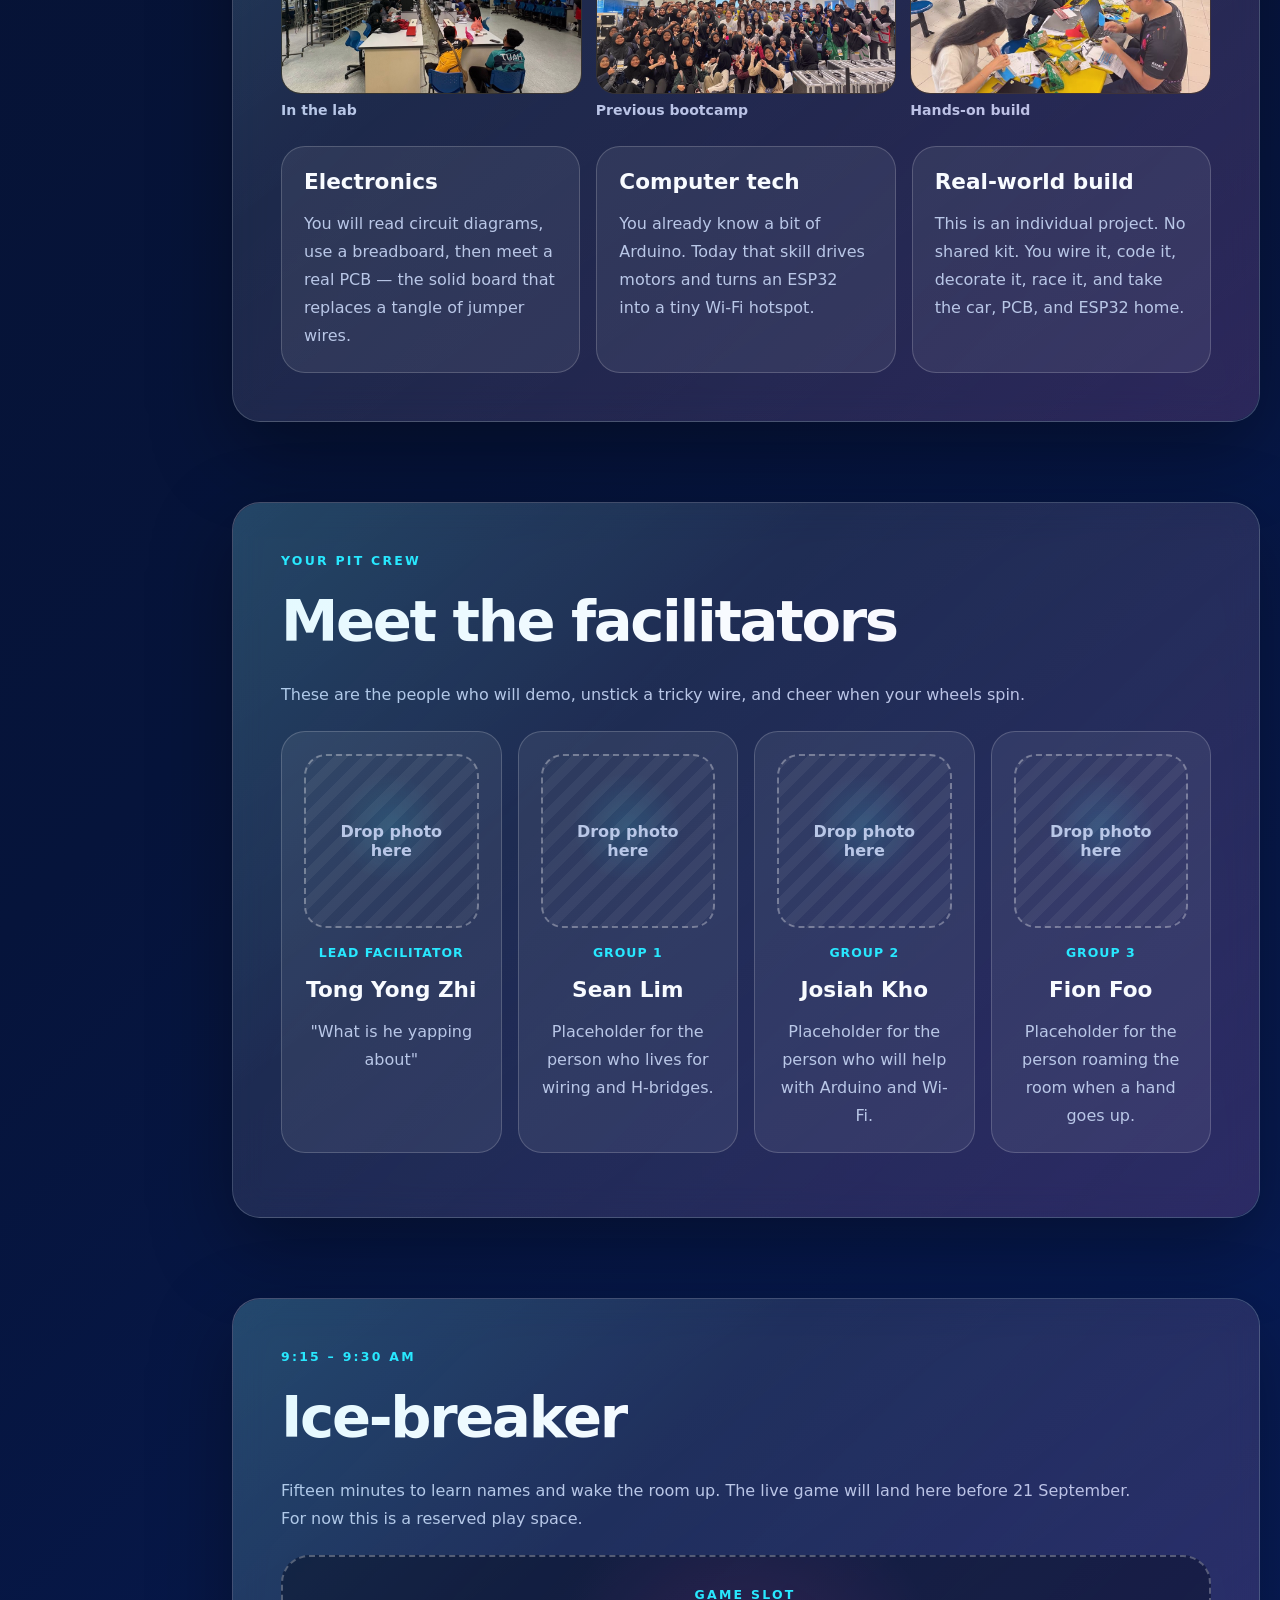
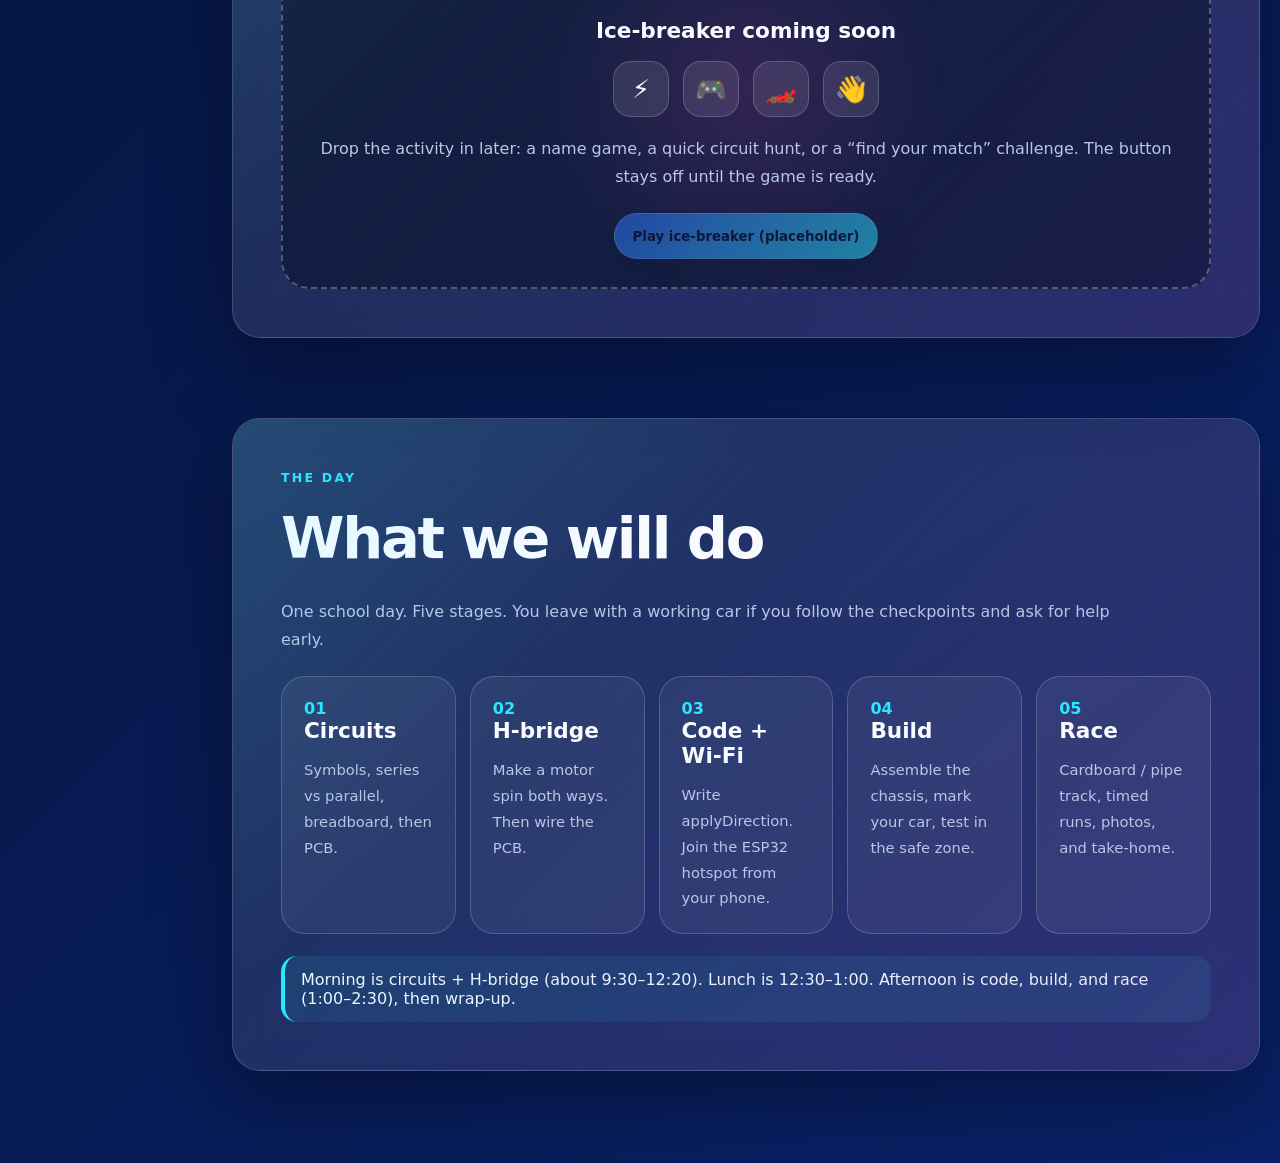
==== commit c45a6d1d: "website v2" ====
--- a/electro_bootcamp_website/index.html
+++ b/electro_bootcamp_website/index.html
@@ -250,24 +250,6 @@
           <h3>Justin Yeap</h3>
           <p>Placeholder for a second mentor at the hardware benches.</p>
         </article>
-        <article class="facilitator-card">
-          <div class="photo-slot" aria-label="Facilitator photo placeholder"><span>Drop photo here</span></div>
-          <p class="role">Group 5</p>
-          <h3>Name here</h3>
-          <p>Placeholder for a second mentor on the coding desk.</p>
-        </article>
-        <article class="facilitator-card">
-          <div class="photo-slot" aria-label="Facilitator photo placeholder"><span>Drop photo here</span></div>
-          <p class="role">Group 6</p>
-          <h3>Name here</h3>
-          <p>Placeholder for the person watching batteries, tools, and track safety.</p>
-        </article>
-        <article class="facilitator-card">
-          <div class="photo-slot" aria-label="Facilitator photo placeholder"><span>Drop photo here</span></div>
-          <p class="role">Group 7</p>
-          <h3>Name here</h3>
-          <p>Placeholder for the person running the queue and the stopwatch.</p>
-        </article>
       </div>
     </section>
 
--- a/electro_bootcamp_website/styles.css
+++ b/electro_bootcamp_website/styles.css
@@ -310,6 +310,34 @@
 .back-to-top { position: fixed; right: 18px; bottom: 96px; z-index: 45; width: 48px; height: 48px; border-radius: 50%; border: 1px solid var(--line); background: rgba(6,12,31,.72); color: white; font-size: 1.4rem; cursor: pointer; opacity: 0; transform: translateY(20px); transition: .2s ease; }
 .back-to-top.show { opacity: 1; transform: translateY(0); }
 
+.timetable-open {
+  position: fixed; top: 18px; right: 18px; z-index: 55;
+  width: 52px; height: 52px; border-radius: 50%; padding: 0;
+  border: 1px solid var(--line); background: rgba(6,12,31,.82); color: #fff;
+  cursor: pointer; display: grid; place-items: center;
+  box-shadow: var(--shadow); transition: .2s ease;
+}
+.timetable-open svg { width: 24px; height: 24px; display: block; }
+.timetable-open:hover { color: var(--cyan); border-color: rgba(40,232,255,.55); transform: translateY(-2px); }
+body.intro-lock .timetable-open { opacity: 0; pointer-events: none; }
+.timetable-dialog {
+  width: min(560px, calc(100vw - 32px)); max-height: calc(100vh - 48px);
+  border: 1px solid var(--line); border-radius: 26px; background: #0b1740; color: white;
+  padding: 26px; box-shadow: var(--shadow); overflow: auto;
+}
+.timetable-dialog::backdrop { background: rgba(0,0,0,.65); backdrop-filter: blur(4px); }
+.timetable-head { display: flex; justify-content: space-between; gap: 16px; align-items: flex-start; margin-bottom: 18px; }
+.timetable-head h2 { margin: 0 0 6px; font-size: clamp(1.8rem, 4vw, 2.4rem); }
+.timetable-head p { margin: 0; color: var(--muted); }
+.timetable-list { list-style: none; margin: 0; padding: 0; display: grid; gap: 10px; }
+.timetable-list li {
+  display: grid; grid-template-columns: 148px 1fr; gap: 12px; align-items: start;
+  padding: 12px 14px; border-radius: 16px;
+  background: rgba(255,255,255,.07); border: 1px solid var(--line);
+}
+.timetable-list time { color: var(--cyan); font-weight: 800; font-size: .86rem; line-height: 1.4; }
+.timetable-list p { margin: 0; color: var(--muted); }
+
 .card-grid { display: grid; gap: 16px; }
 .card-grid.cols-1 { grid-template-columns: 1fr; }
 .card-grid.cols-2 { grid-template-columns: repeat(2, 1fr); }
@@ -346,6 +374,7 @@
 }
 .info-card h3, .facilitator-card h3, .symbol-card h3, .step-tile h3, .pcb-card h3 { margin-bottom: 8px; }
 .info-card p:last-child, .facilitator-card p:last-child, .symbol-card p:last-child { margin-bottom: 0; }
+.info-card strong, .section-heading strong { color: #fff; }
 
 .photo-slot {
   aspect-ratio: 1; border-radius: 22px; margin-bottom: 14px;
@@ -369,7 +398,12 @@
   width: 100%; max-height: 560px; object-fit: contain; display: block;
   border-radius: 22px; background: #fff; border: 1px solid var(--line);
 }
-.why-meme figcaption { margin-top: 10px; color: var(--muted); font-weight: 800; font-size: .92rem; }
+.why-meme figcaption, .build-start-photo figcaption { margin-top: 10px; color: var(--muted); font-weight: 800; font-size: .92rem; }
+.build-start-photo { grid-column: 1 / -1; margin: 4px 0 0; }
+.build-start-photo img {
+  width: 100%; max-height: 560px; object-fit: contain; display: block;
+  border-radius: 22px; background: #fff; border: 1px solid var(--line);
+}
 .lesson-section .bb-compare { grid-column: 1 / -1; margin-top: 8px; }
 .bb-compare img { height: min(320px, 46vw); }
 .facilitator-card { text-align: center; }
@@ -472,7 +506,7 @@
 
 .vc-pair { display: grid; gap: 12px; margin: 16px 0; }
 .vc-pair .tag { color: var(--cyan); font-weight: 800; text-transform: uppercase; letter-spacing: .08em; font-size: .75rem; margin: 0 0 6px; }
-#vcSvg { width: 100%; height: 250px; display: block; overflow: visible; }
+#vcSvg { width: 100%; height: 278px; display: block; overflow: visible; }
 .vc-label { fill: var(--muted); font-size: 13px; font-weight: 800; }
 #vcChargePath { fill: none; stroke: none; }
 .vc-charge { fill: #ffe566; filter: drop-shadow(0 0 5px #ffd000); }
@@ -615,7 +649,7 @@
 .code-editor { border-radius: 20px; overflow: hidden; background: #0b1228; border: 1px solid var(--line); }
 .code-editor header { padding: 12px 16px; border-bottom: 1px solid var(--line); color: var(--muted); font-weight: 800; }
 .code-editor pre { margin: 0; padding: 18px; overflow: auto; color: #d6e6ff; font-family: ui-monospace, SFMono-Regular, Menlo, Consolas, monospace; font-size: .92rem; line-height: 1.7; }
-.code-editor .kw { color: #ff7ad9; } .code-editor .fn { color: #7ee0ff; } .code-editor .num { color: #ffd166; } .code-editor .cm { color: #7f8fb5; }
+.code-editor .kw { color: #ff7ad9; } .code-editor .fn { color: #7ee0ff; } .code-editor .num { color: #ffd166; } .code-editor .cm { color: #7f8fb5; } .code-editor .str { color: #9dffb0; }
 .syntax-line {
   margin: 0 0 16px; padding: 16px 18px; border-radius: 16px;
   background: #0b1228; border: 1px solid var(--line);
@@ -918,6 +952,7 @@
   .slide-preview-wrap { position: static; }
   .pin-row-q, .syntax-parts { grid-template-columns: 1fr; }
   .facilitator-scroller { grid-auto-columns: calc((100% - 16px) / 2); }
+  .timetable-open { top: 78px; }
 }
 @media (max-width: 680px) {
   .hero, .panel, .lesson-section { width: min(100% - 24px, 1180px); }
@@ -935,4 +970,5 @@
   .next-bar { width: calc(100% - 24px); border-radius: 22px; flex-wrap: wrap; }
   .next-bar .button, .next-bar .button.primary { min-width: 0; flex: 1; }
   .facilitator-scroller { grid-auto-columns: 100%; }
-}
+  .timetable-list li { grid-template-columns: 1fr; }
+}
